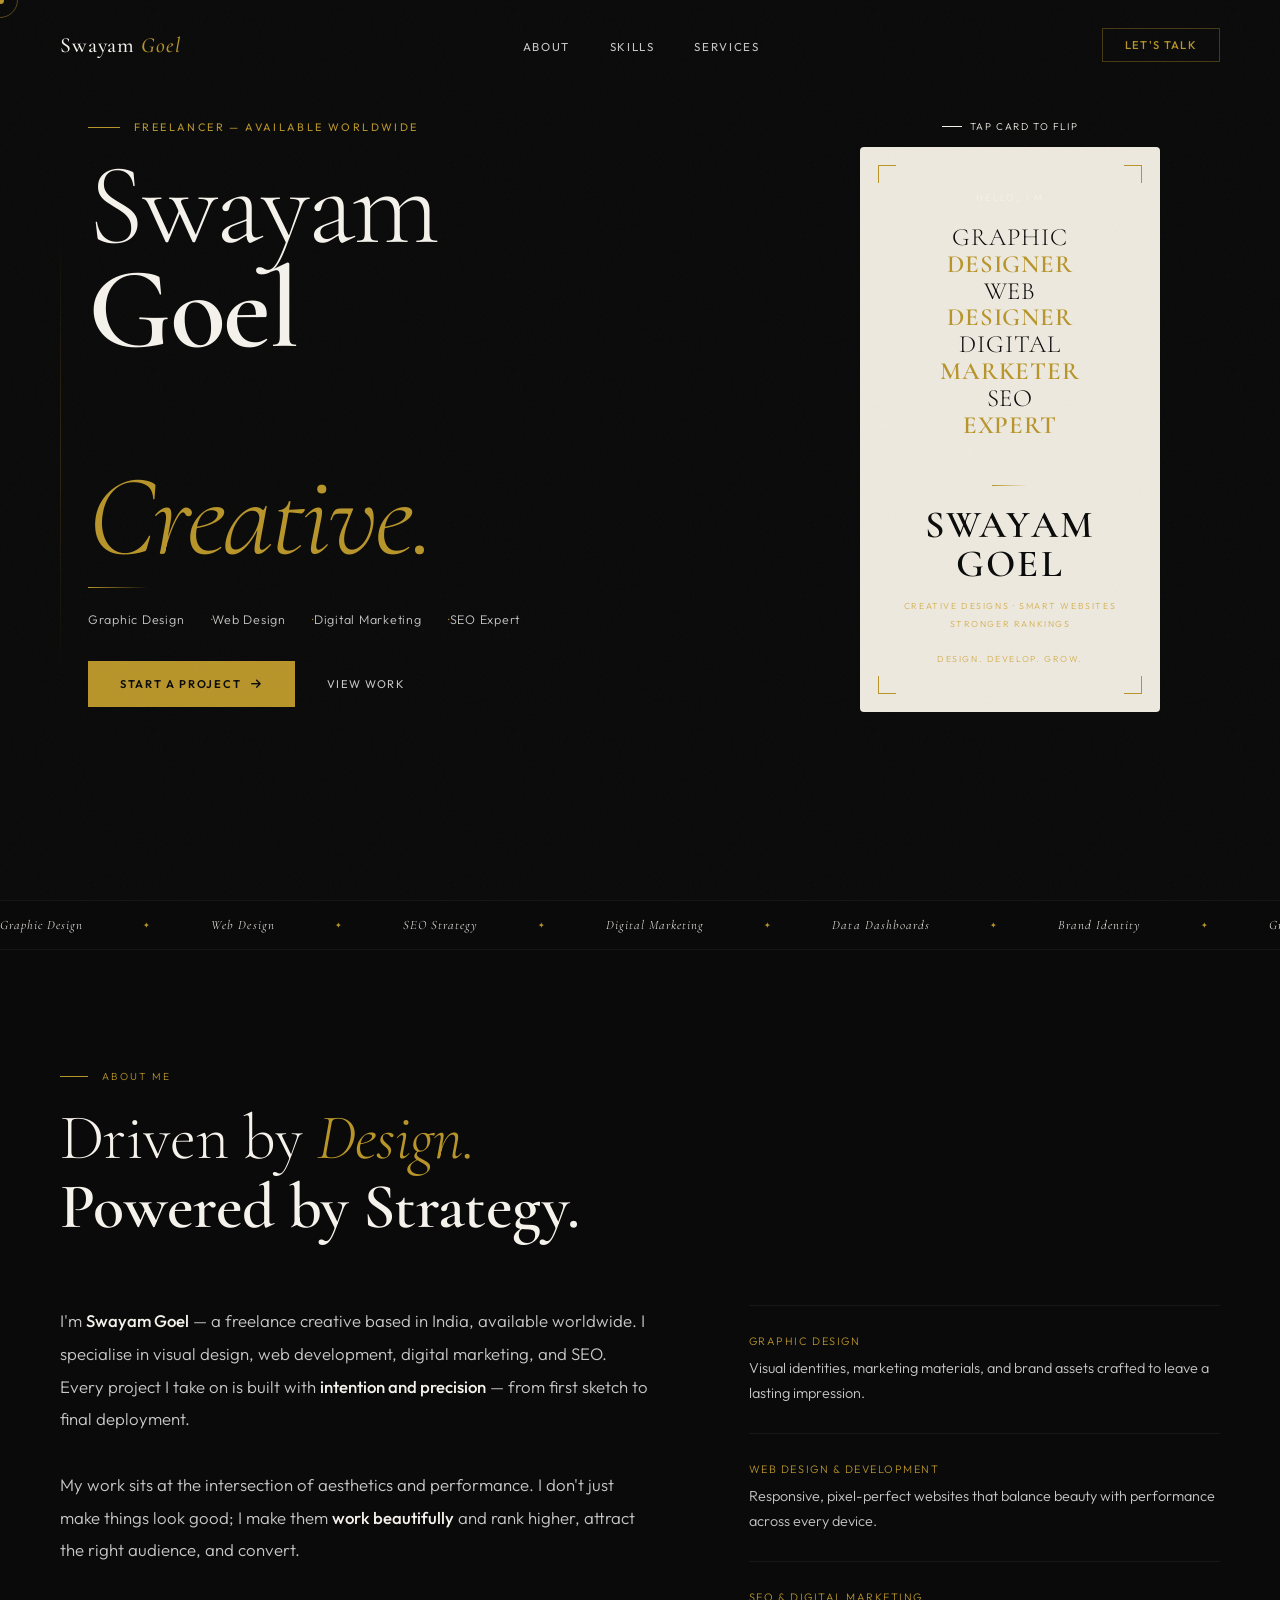
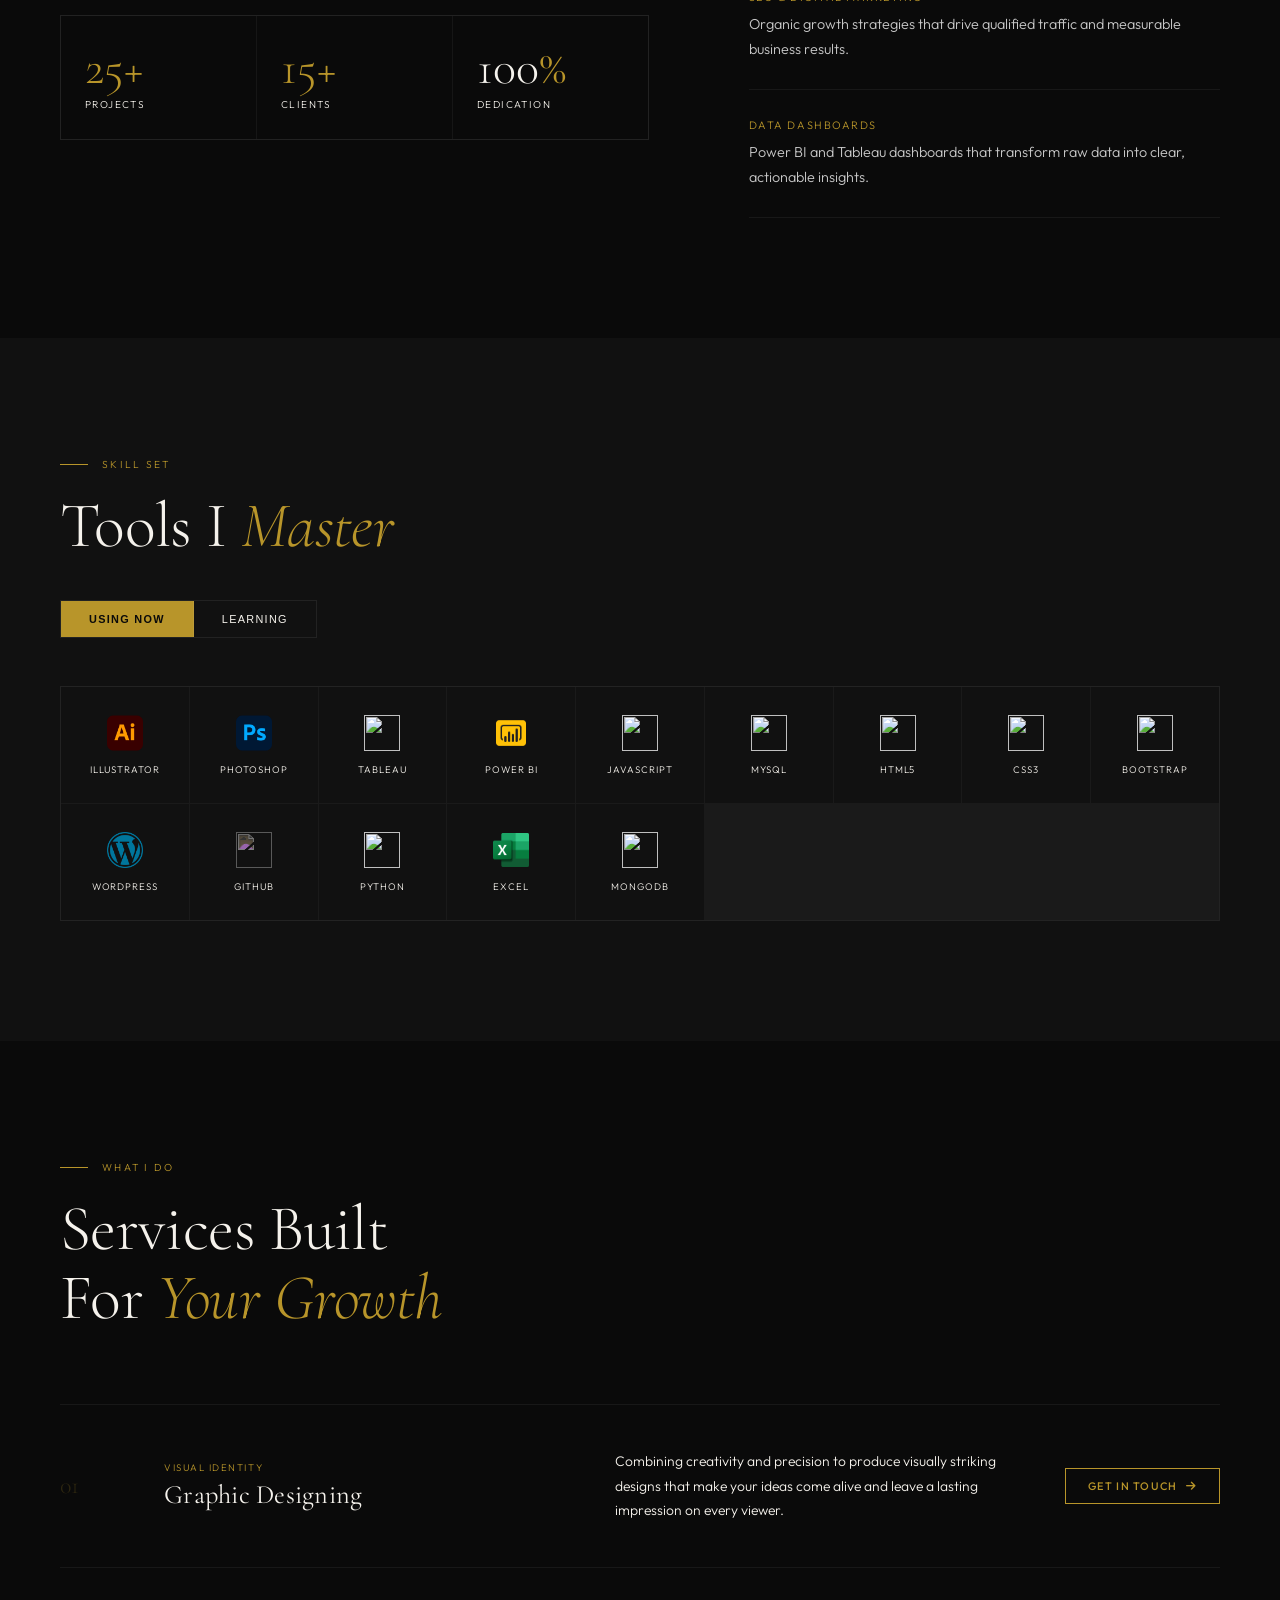
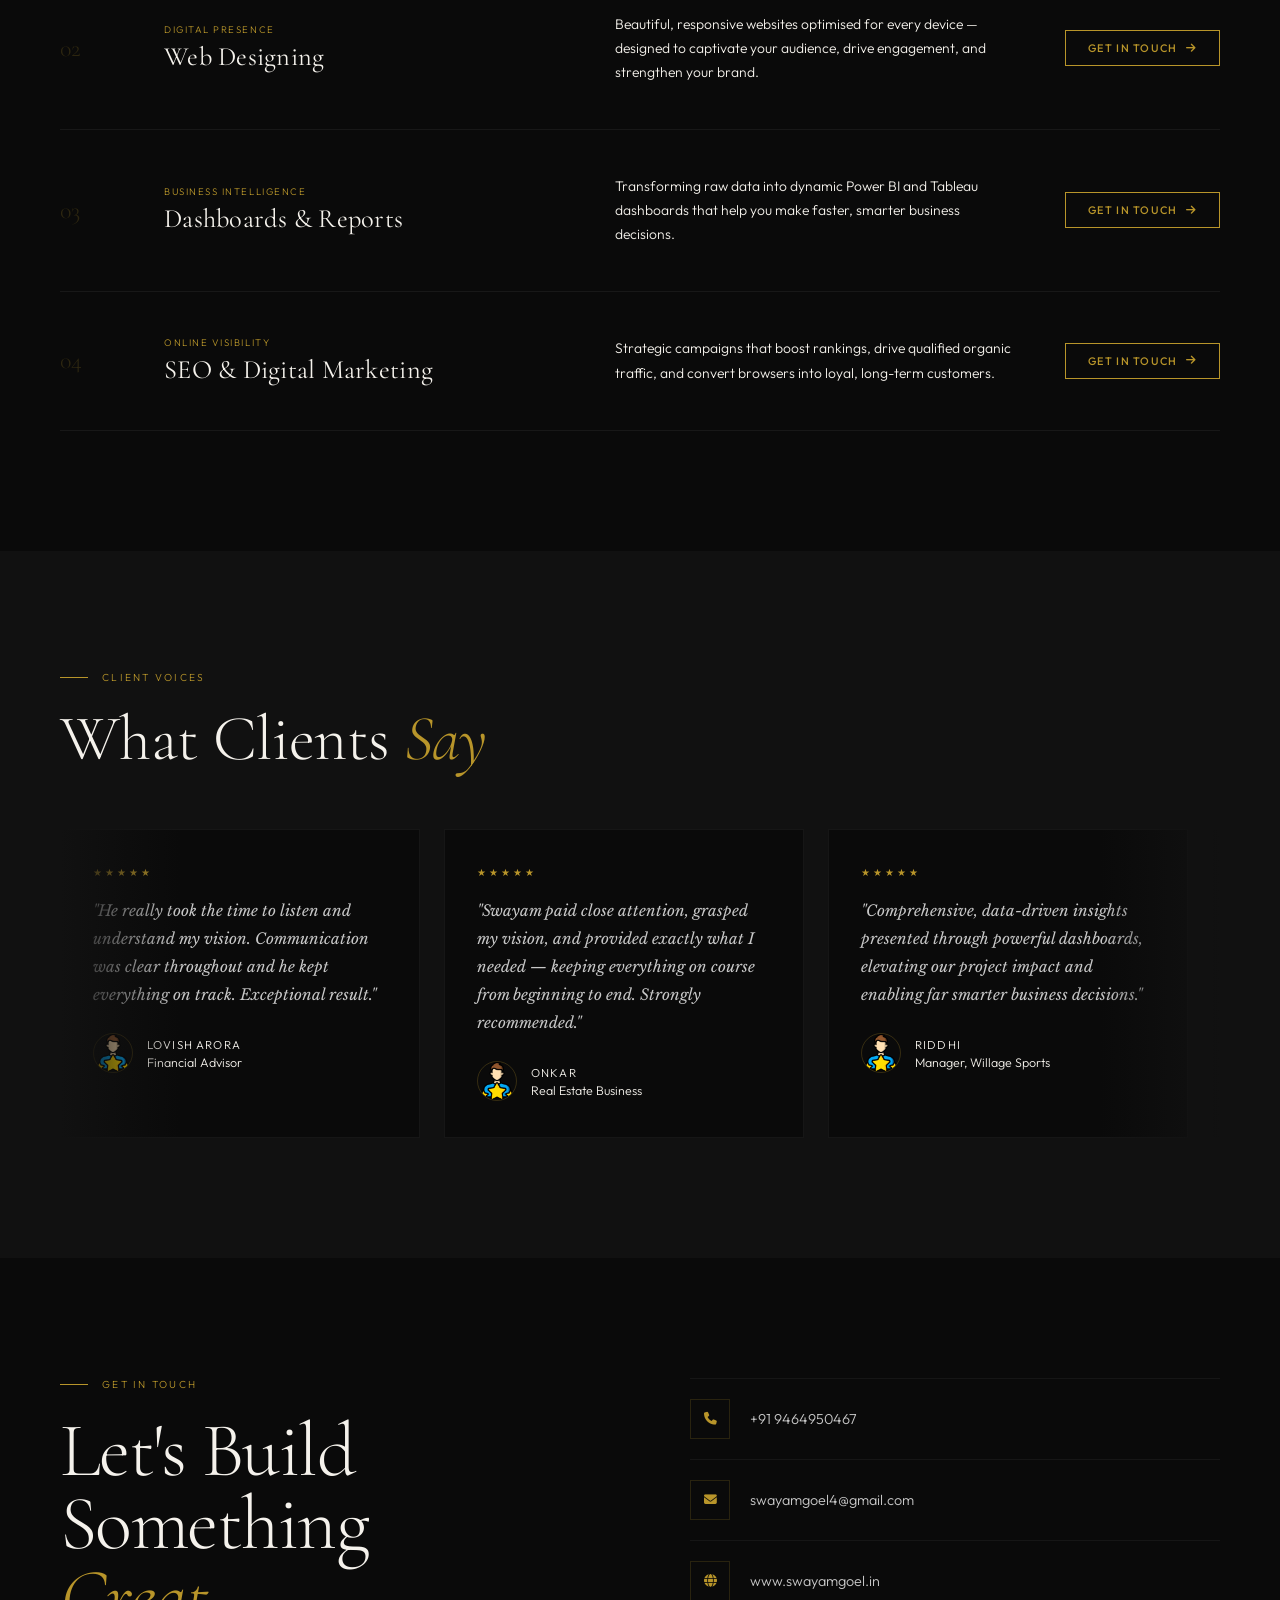
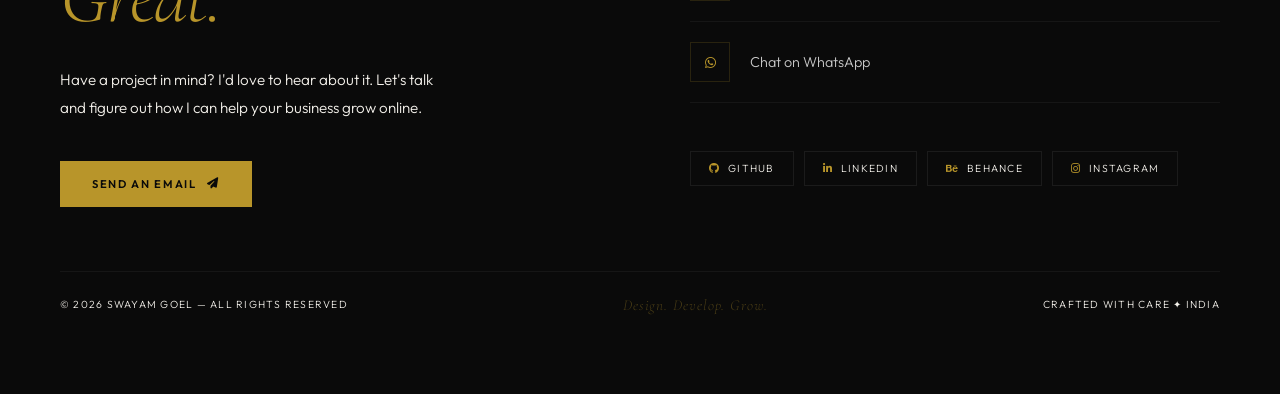
==== index.html @ 15aa8eaf "fixed scrolling" ====
<!DOCTYPE html>
<html lang="en">

<head>
    <meta charset="UTF-8">
    <meta name="viewport" content="width=device-width, initial-scale=1.0">
    <title>Swayam Goel — Creative Designer & Digital Strategist</title>
    <link rel="icon" type="image/png" href="images/sg.png">
    <link rel="stylesheet" href="https://cdnjs.cloudflare.com/ajax/libs/font-awesome/6.5.0/css/all.min.css">
    <link rel="preconnect" href="https://fonts.googleapis.com">
    <link rel="preconnect" href="https://fonts.gstatic.com" crossorigin>
    <link
        href="https://fonts.googleapis.com/css2?family=Cormorant+Garamond:ital,wght@0,300;0,400;0,500;0,600;0,700;1,300;1,400;1,500&family=Outfit:wght@300;400;500;600&family=Libre+Baskerville:ital@1&display=swap"
        rel="stylesheet">
    <style>
        :root {
            --ink: #0a0a0a;
            --ink-2: #111111;
            --ink-3: #1a1a1a;
            --mid: #f5f2ec;
            --pale: #c8c8c8;
            --bone: #f5f2ec;
            --parch: #ede9df;
            --gold: #b8952a;
            --gold-l: #d4af4e;
            --white: #faf9f7;
            --ff-h: 'Cormorant Garamond', Georgia, serif;
            --ff-b: 'Outfit', sans-serif;
            --ff-i: 'Libre Baskerville', Georgia, serif;
            --ease: cubic-bezier(0.16, 1, 0.3, 1);
        }

        *,
        *::before,
        *::after {
            margin: 0;
            padding: 0;
            box-sizing: border-box;
        }

        html {
            scroll-behavior: smooth;
        }

        body {
            background: var(--ink);
            color: var(--bone);
            font-family: var(--ff-b);
            font-weight: 300;
            overflow-x: hidden;
            -webkit-font-smoothing: antialiased;
        }

        body::before {
            content: '';
            position: fixed;
            inset: 0;
            z-index: 9000;
            pointer-events: none;
            opacity: 0.03;
            background-image: url("data:image/svg+xml,%3Csvg viewBox='0 0 256 256' xmlns='http://www.w3.org/2000/svg'%3E%3Cfilter id='n'%3E%3CfeTurbulence type='fractalNoise' baseFrequency='0.9' numOctaves='4' stitchTiles='stitch'/%3E%3C/filter%3E%3Crect width='100%25' height='100%25' filter='url(%23n)'/%3E%3C/svg%3E");
            background-size: 180px;
        }

        #prog {
            position: fixed;
            top: 0;
            left: 0;
            height: 1px;
            background: var(--gold);
            z-index: 8000;
            transform-origin: left;
            transform: scaleX(0);
            transition: transform .1s linear;
        }

        #cur,
        #cur-ring {
            position: fixed;
            border-radius: 50%;
            pointer-events: none;
            z-index: 7999;
        }

        #cur {
            width: 7px;
            height: 7px;
            background: var(--gold);
            margin: -3.5px 0 0 -3.5px;
        }

        #cur-ring {
            width: 36px;
            height: 36px;
            border: 1px solid rgba(184, 149, 42, .45);
            margin: -18px 0 0 -18px;
            transition: transform .5s var(--ease);
        }

        /* NAV */
        nav {
            position: fixed;
            top: 0;
            left: 0;
            right: 0;
            z-index: 6000;
            display: flex;
            align-items: center;
            justify-content: space-between;
            padding: 28px 60px;
            transition: padding .5s var(--ease), background .5s;
        }

        nav.solid {
            padding: 18px 60px;
            background: rgba(10, 10, 10, .93);
            backdrop-filter: blur(20px);
            border-bottom: 1px solid rgba(255, 255, 255, .04);
        }

        .n-logo {
            font-family: var(--ff-h);
            font-size: 1.35rem;
            font-weight: 500;
            letter-spacing: .04em;
            color: var(--bone);
            text-decoration: none;
        }

        .n-logo em {
            font-style: italic;
            color: var(--gold);
        }

        .n-links {
            display: flex;
            gap: 40px;
            list-style: none;
        }

        .n-links a {
            font-size: .72rem;
            font-weight: 400;
            letter-spacing: .14em;
            text-transform: uppercase;
            color: var(--pale);
            text-decoration: none;
            position: relative;
            transition: color .2s;
        }

        .n-links a::after {
            content: '';
            position: absolute;
            bottom: -3px;
            left: 0;
            right: 0;
            height: 1px;
            background: var(--gold);
            transform: scaleX(0);
            transform-origin: left;
            transition: transform .3s var(--ease);
        }

        .n-links a:hover {
            color: var(--bone);
        }

        .n-links a:hover::after {
            transform: scaleX(1);
        }

        .n-cta {
            font-size: .7rem;
            font-weight: 500;
            letter-spacing: .12em;
            text-transform: uppercase;
            color: var(--gold);
            text-decoration: none;
            border: 1px solid rgba(184, 149, 42, .35);
            padding: 9px 22px;
            transition: all .25s;
        }

        .n-cta:hover {
            background: var(--gold);
            color: var(--ink);
            border-color: var(--gold);
        }

        .ham {
            display: none;
            flex-direction: column;
            gap: 6px;
            cursor: pointer;
            padding: 4px;
        }

        .ham span {
            display: block;
            width: 24px;
            height: 1px;
            background: var(--bone);
            transition: all .3s;
        }

        .ham.x span:nth-child(1) {
            transform: rotate(45deg) translate(5px, 5px);
        }

        .ham.x span:nth-child(2) {
            opacity: 0;
        }

        .ham.x span:nth-child(3) {
            transform: rotate(-45deg) translate(5px, -5px);
        }

        .mob {
            display: none;
            position: fixed;
            inset: 0;
            background: var(--ink-2);
            z-index: 5999;
            flex-direction: column;
            align-items: center;
            justify-content: center;
            gap: 44px;
        }

        .mob.on {
            display: flex;
        }

        .mob a {
            font-family: var(--ff-h);
            font-size: clamp(2.2rem, 7vw, 3.8rem);
            font-weight: 300;
            color: var(--bone);
            text-decoration: none;
            opacity: 0;
            transform: translateY(24px);
        }

        .mob.on a {
            animation: mf .45s var(--ease) forwards;
        }

        .mob.on a:nth-child(1) {
            animation-delay: .05s
        }

        .mob.on a:nth-child(2) {
            animation-delay: .12s
        }

        .mob.on a:nth-child(3) {
            animation-delay: .19s
        }

        .mob.on a:nth-child(4) {
            animation-delay: .26s
        }

        .mob.on a:nth-child(5) {
            animation-delay: .33s
        }

        .mob a:hover {
            color: var(--gold);
        }

        @keyframes mf {
            to {
                opacity: 1;
                transform: translateY(0);
            }
        }

        /* HERO */
        .hero {
            min-height: 100svh;
            display: grid;
            grid-template-columns: 1fr 420px;
            align-items: start;
            padding: 120px 60px 80px;
            gap: 40px;
            position: relative;
            overflow: hidden;
        }

        .hero::before {
            content: '';
            position: absolute;
            left: 60px;
            top: 25%;
            bottom: 25%;
            width: 1px;
            background: linear-gradient(to bottom, transparent, rgba(184, 149, 42, .2), transparent);
        }

        .h-left {
            padding-left: 28px;
            position: relative;
            z-index: 2;
        }

        .h-sup {
            font-size: .68rem;
            font-weight: 400;
            letter-spacing: .22em;
            text-transform: uppercase;
            color: var(--gold);
            margin-bottom: 20px;
            display: flex;
            align-items: center;
            gap: 14px;
        }

        .h-sup::before {
            content: '';
            width: 32px;
            height: 1px;
            background: var(--gold);
        }

        h1.h-name {
            font-family: var(--ff-h);
            font-size: clamp(4.5rem, 9vw, 9rem);
            font-weight: 300;
            line-height: .9;
            letter-spacing: -.02em;
            color: var(--bone);
            margin-bottom: 8px;
        }

        h1.h-name strong {
            font-weight: 600;
            display: block;
        }

        h1.h-name em {
            font-style: italic;
            color: var(--gold);
            font-weight: 300;
        }

        .h-rule {
            width: 60px;
            height: 1px;
            background: linear-gradient(to right, var(--gold), transparent);
            margin: 18px 0;
        }

        .h-desc {
            font-size: .78rem;
            font-weight: 300;
            letter-spacing: .06em;
            color: var(--pale);
            line-height: 2.2;
            display: flex;
            flex-wrap: wrap;
            gap: 0 28px;
        }

        .h-desc span {
            position: relative;
        }

        .h-desc span:not(:last-child)::after {
            content: '·';
            margin-left: 28px;
            position: absolute;
            right: -28px;
            color: var(--gold);
        }

        .h-act {
            margin-top: 28px;
            display: flex;
            align-items: center;
            gap: 32px;
        }

        .btn-g {
            display: inline-flex;
            align-items: center;
            gap: 10px;
            background: var(--gold);
            color: var(--ink);
            font-size: .7rem;
            font-weight: 600;
            letter-spacing: .15em;
            text-transform: uppercase;
            text-decoration: none;
            padding: 16px 32px;
            transition: all .3s var(--ease);
            position: relative;
            overflow: hidden;
        }

        .btn-g::before {
            content: '';
            position: absolute;
            inset: 0;
            background: var(--ink);
            transform: translateX(-101%);
            transition: transform .4s var(--ease);
        }

        .btn-g:hover::before {
            transform: translateX(0);
        }

        .btn-g:hover {
            color: var(--gold);
        }

        .btn-g span,
        .btn-g i {
            position: relative;
            z-index: 1;
        }

        .btn-gh {
            font-size: .7rem;
            font-weight: 400;
            letter-spacing: .12em;
            text-transform: uppercase;
            color: var(--pale);
            text-decoration: none;
            display: inline-flex;
            align-items: center;
            gap: 8px;
            transition: color .2s;
        }

        .btn-gh i {
            font-size: .6rem;
            transition: transform .2s;
        }

        .btn-gh:hover {
            color: var(--bone);
        }

        .btn-gh:hover i {
            transform: translate(3px, -3px);
        }

        /* CARD */
        .h-right {
            display: flex;
            flex-direction: column;
            align-items: center;
            gap: 14px;
            position: relative;
            z-index: 2;
            padding-top: 0;
        }

        .flip-lbl {
            font-size: .62rem;
            letter-spacing: .16em;
            text-transform: uppercase;
            color: var(--mid);
            display: flex;
            align-items: center;
            gap: 8px;
        }

        .flip-lbl::before {
            content: '';
            width: 20px;
            height: 1px;
            background: var(--mid);
        }

        .card-scene {
            width: 300px;
            height: 520px;
            perspective: 1400px;
            perspective-origin: 50% 50%;
            cursor: pointer;
            touch-action: pan-y;
            -webkit-tap-highlight-color: transparent;
        }

        .card-3d {
            width: 100%;
            height: 100%;
            position: relative;
            transform-style: preserve-3d;
            transform-origin: 50% 50%;
            transition: transform .75s cubic-bezier(0.4, 0, 0.2, 1);
            will-change: transform;
        }

        .card-3d.flipped {
            transform: rotateY(180deg);
        }

        .card-face {
            position: absolute;
            inset: 0;
            backface-visibility: hidden;
            border-radius: 4px;
            overflow: hidden;
        }

        /* Front */
        .cf {
            background: var(--parch);
            display: flex;
            flex-direction: column;
            align-items: center;
            justify-content: center;
            padding: 44px 36px;
            text-align: center;
            position: relative;
        }

        .cf-c {
            position: absolute;
            width: 18px;
            height: 18px;
        }

        .cf-c.tl {
            top: 18px;
            left: 18px;
            border-top: 1px solid var(--gold);
            border-left: 1px solid var(--gold);
        }

        .cf-c.tr {
            top: 18px;
            right: 18px;
            border-top: 1px solid var(--gold);
            border-right: 1px solid var(--gold);
        }

        .cf-c.bl {
            bottom: 18px;
            left: 18px;
            border-bottom: 1px solid var(--gold);
            border-left: 1px solid var(--gold);
        }

        .cf-c.br {
            bottom: 18px;
            right: 18px;
            border-bottom: 1px solid var(--gold);
            border-right: 1px solid var(--gold);
        }

        .cf-hello {
            font-size: .6rem;
            letter-spacing: .22em;
            text-transform: uppercase;
            color: var(--mid);
            margin-bottom: 22px;
        }

        .cf-titles {
            display: flex;
            flex-direction: column;
            gap: 2px;
            margin-bottom: 28px;
        }

        .cf-t {
            font-family: var(--ff-h);
            font-size: 1.55rem;
            line-height: 1;
            font-weight: 300;
            color: var(--ink);
            letter-spacing: .04em;
        }

        .cf-t.a {
            color: var(--gold);
            font-weight: 600;
        }

        .cf-line {
            width: 36px;
            height: 1px;
            background: linear-gradient(to right, var(--gold), transparent);
            margin: 20px auto;
        }

        .cf-name {
            font-family: var(--ff-h);
            font-size: 2.4rem;
            font-weight: 600;
            letter-spacing: .06em;
            color: var(--ink);
            line-height: 1;
            margin-bottom: 14px;
        }

        .cf-sub {
            font-size: .55rem;
            letter-spacing: .18em;
            text-transform: uppercase;
            color: var(--gold-l);
            line-height: 2;
        }

        /* Back */
        .cb {
            background: var(--ink-2);
            transform: rotateY(180deg);
            padding: 28px 28px;
            display: flex;
            flex-direction: column;
            border: 1px solid rgba(255, 255, 255, .05);
        }

        .cb-photo {
            width: 80px;
            height: 80px;
            border-radius: 50%;
            object-fit: cover;
            object-position: top center;
            border: 2px solid var(--gold);
            box-shadow: 0 0 0 4px rgba(184, 149, 42, .15);
            display: block;
            margin: 0 auto 14px;
        }

        .cb::after {
            content: '';
            position: absolute;
            top: 0;
            left: 0;
            right: 0;
            height: 2px;
            background: linear-gradient(to right, transparent, var(--gold), transparent);
        }

        .cb-top {
            margin-bottom: 22px;
        }

        .cb-free {
            font-size: .58rem;
            letter-spacing: .2em;
            text-transform: uppercase;
            color: var(--gold);
            margin-bottom: 6px;
        }

        .cb-name {
            font-family: var(--ff-h);
            font-size: 1.7rem;
            font-weight: 600;
            color: var(--bone);
            letter-spacing: .04em;
        }

        .cb-name em {
            color: var(--gold);
            font-style: normal;
        }

        .cb-roles {
            font-size: .58rem;
            letter-spacing: .1em;
            text-transform: uppercase;
            color: #ccc;
            margin-top: 5px;
            line-height: 1.8;
        }

        .cb-band {
            border: 1px solid rgba(184, 149, 42, .2);
            padding: 10px 16px;
            margin-bottom: 22px;
            text-align: center;
            font-size: .62rem;
            letter-spacing: .12em;
            text-transform: uppercase;
            color: #d4d4d4;
        }

        .cb-band strong {
            color: var(--gold);
        }

        .cb-feats {
            display: grid;
            grid-template-columns: 1fr 1fr;
            gap: 10px;
            margin-bottom: 22px;
        }

        .cb-feat {
            background: rgba(255, 255, 255, .03);
            border: 1px solid rgba(255, 255, 255, .05);
            padding: 12px 10px;
            display: flex;
            flex-direction: column;
            align-items: center;
            gap: 6px;
        }

        .cb-feat i {
            color: var(--gold);
            font-size: .8rem;
        }

        .cb-feat span {
            font-size: .5rem;
            letter-spacing: .12em;
            text-transform: uppercase;
            color: #ccc;
            text-align: center;
        }

        .cb-cts {
            display: flex;
            flex-direction: column;
            gap: 9px;
            margin-bottom: 20px;
        }

        .cb-ct {
            display: flex;
            align-items: center;
            gap: 10px;
            font-size: .73rem;
            color: #ccc;
        }

        .cb-ct i {
            color: var(--gold);
            font-size: .65rem;
            width: 12px;
            text-align: center;
        }

        .cb-ct a {
            color: #ccc;
            text-decoration: none;
            transition: color .2s;
            font-size: .73rem;
        }

        .cb-ct a:hover {
            color: var(--gold);
        }

        .cb-soc {
            display: flex;
            justify-content: center;
            gap: 12px;
            padding-top: 16px;
            border-top: 1px solid rgba(255, 255, 255, .05);
        }

        .cb-soc a {
            width: 32px;
            height: 32px;
            border: 1px solid rgba(184, 149, 42, .2);
            border-radius: 50%;
            display: flex;
            align-items: center;
            justify-content: center;
            color: #ccc;
            font-size: .7rem;
            text-decoration: none;
            transition: all .2s;
        }

        .cb-soc a:hover {
            border-color: var(--gold);
            color: var(--gold);
        }

        /* TICKER */
        .ticker {
            overflow: hidden;
            border-top: 1px solid rgba(255, 255, 255, .05);
            border-bottom: 1px solid rgba(255, 255, 255, .05);
            padding: 16px 0;
        }

        .tk-track {
            display: flex;
            gap: 60px;
            width: max-content;
            animation: tk 22s linear infinite;
        }

        @keyframes tk {
            from {
                transform: translateX(0)
            }

            to {
                transform: translateX(-50%)
            }
        }

        .tk-item {
            font-family: var(--ff-h);
            font-size: .8rem;
            font-style: italic;
            letter-spacing: .08em;
            color: var(--mid);
            white-space: nowrap;
            display: flex;
            align-items: center;
            gap: 60px;
        }

        .tk-item::after {
            content: '✦';
            color: var(--gold);
            font-style: normal;
            font-size: .5rem;
        }

        /* SECTIONS */
        .sec {
            padding: 120px 60px;
        }

        .sec-in {
            max-width: 1200px;
            margin: 0 auto;
        }

        .sec-lbl {
            font-size: .64rem;
            letter-spacing: .22em;
            text-transform: uppercase;
            color: var(--gold);
            display: flex;
            align-items: center;
            gap: 14px;
            margin-bottom: 20px;
        }

        .sec-lbl::before {
            content: '';
            width: 28px;
            height: 1px;
            background: var(--gold);
        }

        h2.sec-t {
            font-family: var(--ff-h);
            font-size: clamp(2.4rem, 5vw, 4.2rem);
            font-weight: 300;
            line-height: 1.08;
            letter-spacing: -.01em;
            color: var(--bone);
        }

        h2.sec-t em {
            font-style: italic;
            color: var(--gold);
        }

        h2.sec-t strong {
            font-weight: 600;
        }

        /* ABOUT */
        .ab-grid {
            display: grid;
            grid-template-columns: 5fr 4fr;
            gap: 100px;
            align-items: start;
            margin-top: 64px;
        }

        .ab-body {
            font-size: 1.05rem;
            font-weight: 300;
            color: var(--pale);
            line-height: 1.95;
            margin-bottom: 40px;
        }

        .ab-body strong {
            color: var(--bone);
            font-weight: 500;
        }

        .stat-g {
            display: grid;
            grid-template-columns: 1fr 1fr 1fr;
            gap: 1px;
            background: rgba(255, 255, 255, .05);
            border: 1px solid rgba(255, 255, 255, .05);
            margin-top: 48px;
        }

        .s-cell {
            padding: 28px 24px;
            background: var(--ink);
        }

        .s-num {
            font-family: var(--ff-h);
            font-size: 3rem;
            font-weight: 300;
            color: var(--bone);
            line-height: 1;
            margin-bottom: 6px;
        }

        .s-num span {
            color: var(--gold);
        }

        .s-lbl {
            font-size: .63rem;
            letter-spacing: .14em;
            text-transform: uppercase;
            color: var(--mid);
        }

        .ab-right {
            display: flex;
            flex-direction: column;
            gap: 0;
        }

        .af {
            padding: 28px 0;
            border-bottom: 1px solid rgba(255, 255, 255, .06);
            transition: padding-left .35s var(--ease);
            cursor: default;
        }

        .af:first-child {
            border-top: 1px solid rgba(255, 255, 255, .06);
        }

        .af:hover {
            padding-left: 16px;
        }

        .af-t {
            font-size: .68rem;
            letter-spacing: .14em;
            text-transform: uppercase;
            color: var(--gold);
            margin-bottom: 8px;
        }

        .af-d {
            font-size: .9rem;
            font-weight: 300;
            color: var(--pale);
            line-height: 1.7;
        }

        /* SKILLS */
        .sk-sec {
            background: var(--ink-2);
        }

        .sk-tabs {
            display: flex;
            border: 1px solid rgba(255, 255, 255, .07);
            width: fit-content;
            margin: 40px 0 48px;
        }

        .sk-tab {
            padding: 12px 28px;
            font-size: .68rem;
            letter-spacing: .12em;
            text-transform: uppercase;
            border: none;
            background: transparent;
            color: var(--mid);
            cursor: pointer;
            transition: all .2s;
            border-right: 1px solid rgba(255, 255, 255, .07);
        }

        .sk-tab:last-child {
            border-right: none;
        }

        .sk-tab.on {
            background: var(--gold);
            color: var(--ink);
            font-weight: 600;
        }

        .sk-panel {
            display: none;
        }

        .sk-panel.on {
            display: block;
        }

        .sk-grid {
            display: grid;
            grid-template-columns: repeat(auto-fill, minmax(120px, 1fr));
            gap: 1px;
            background: rgba(255, 255, 255, .04);
            border: 1px solid rgba(255, 255, 255, .04);
        }

        .sk-item {
            background: var(--ink-2);
            padding: 28px 16px;
            display: flex;
            flex-direction: column;
            align-items: center;
            gap: 12px;
            transition: background .25s;
            cursor: default;
        }

        .sk-item:hover {
            background: rgba(184, 149, 42, .07);
        }

        .sk-item img {
            width: 36px;
            height: 36px;
            object-fit: contain;
        }

        .sk-item p {
            font-size: .6rem;
            letter-spacing: .1em;
            text-transform: uppercase;
            color: var(--mid);
            text-align: center;
        }

        /* SERVICES */
        .svc-list {
            margin-top: 72px;
        }

        .svc-row {
            display: grid;
            grid-template-columns: 56px 1fr 1fr auto;
            align-items: center;
            gap: 48px;
            padding: 44px 0;
            border-bottom: 1px solid rgba(255, 255, 255, .06);
            transition: all .3s var(--ease);
            cursor: default;
        }

        .svc-row:first-child {
            border-top: 1px solid rgba(255, 255, 255, .06);
        }

        .svc-row:hover {
            padding-left: 20px;
        }

        .svc-row:hover .svc-num {
            color: var(--gold);
            opacity: 1;
        }

        .svc-num {
            font-family: var(--ff-h);
            font-size: 1.5rem;
            font-weight: 300;
            color: rgba(184, 149, 42, .2);
            transition: all .3s;
        }

        .svc-cat {
            font-size: .6rem;
            letter-spacing: .16em;
            text-transform: uppercase;
            color: var(--gold);
            margin-bottom: 6px;
        }

        .svc-name {
            font-family: var(--ff-h);
            font-size: 1.65rem;
            font-weight: 400;
            color: var(--bone);
            letter-spacing: .01em;
        }

        .svc-desc {
            font-size: .87rem;
            font-weight: 300;
            color: var(--mid);
            line-height: 1.75;
        }

        .svc-link {
            display: inline-flex;
            align-items: center;
            gap: 8px;
            padding: 10px 22px;
            border: 1.5px solid var(--gold);
            color: var(--gold);
            font-size: .68rem;
            font-weight: 500;
            letter-spacing: .12em;
            text-transform: uppercase;
            text-decoration: none;
            white-space: nowrap;
            flex-shrink: 0;
            transition: all .3s var(--ease);
            position: relative;
            overflow: hidden;
        }

        .svc-link::before {
            content: '';
            position: absolute;
            inset: 0;
            background: var(--gold);
            transform: translateX(-101%);
            transition: transform .35s var(--ease);
            z-index: 0;
        }

        .svc-link:hover::before {
            transform: translateX(0);
        }

        .svc-link span,
        .svc-link i {
            position: relative;
            z-index: 1;
        }

        .svc-link:hover {
            color: var(--ink);
        }

        /* TESTIMONIALS */
        .ts-sec {
            background: var(--ink-2);
            overflow: hidden;
        }

        .ts-scroll {
            overflow: hidden;
            position: relative;
            margin-top: 56px;
        }

        .ts-scroll::before,
        .ts-scroll::after {
            content: '';
            position: absolute;
            top: 0;
            bottom: 0;
            width: 120px;
            z-index: 2;
            pointer-events: none;
        }

        .ts-scroll::before {
            left: 0;
            background: linear-gradient(to right, var(--ink-2), transparent);
        }

        .ts-scroll::after {
            right: 0;
            background: linear-gradient(to left, var(--ink-2), transparent);
        }

        .ts-track {
            display: flex;
            gap: 24px;
            width: max-content;
            animation: tsc 36s linear infinite;
        }

        .ts-track:hover {
            animation-play-state: paused;
        }

        @keyframes tsc {
            from {
                transform: translateX(0)
            }

            to {
                transform: translateX(-50%)
            }
        }

        .t-card {
            width: 360px;
            flex-shrink: 0;
            border: 1px solid rgba(255, 255, 255, .05);
            padding: 36px 32px;
            background: var(--ink);
            transition: border-color .25s;
        }

        .t-card:hover {
            border-color: rgba(184, 149, 42, .2);
        }

        .t-stars {
            color: var(--gold);
            font-size: .65rem;
            letter-spacing: 3px;
            margin-bottom: 18px;
        }

        .t-quote {
            font-family: var(--ff-i);
            font-size: .95rem;
            line-height: 1.85;
            color: var(--pale);
            margin-bottom: 24px;
            font-style: italic;
        }

        .t-auth {
            display: flex;
            align-items: center;
            gap: 14px;
        }

        .t-auth img {
            width: 40px;
            height: 40px;
            border-radius: 50%;
            object-fit: cover;
            border: 1px solid rgba(184, 149, 42, .25);
        }

        .t-name {
            font-size: .72rem;
            letter-spacing: .1em;
            text-transform: uppercase;
            color: var(--bone);
            margin-bottom: 3px;
        }

        .t-role {
            font-size: .78rem;
            color: var(--mid);
            font-weight: 300;
        }

        /* FOOTER */
        .foot {
            padding: 120px 60px 80px;
        }

        .foot-in {
            max-width: 1200px;
            margin: 0 auto;
            display: grid;
            grid-template-columns: 1fr 1fr;
            gap: 100px;
            align-items: start;
        }

        .foot-big {
            font-family: var(--ff-h);
            font-size: clamp(3rem, 6vw, 5.5rem);
            font-weight: 300;
            line-height: .95;
            letter-spacing: -.02em;
            color: var(--bone);
            margin-bottom: 32px;
        }

        .foot-big em {
            font-style: italic;
            color: var(--gold);
        }

        .foot-p {
            font-size: .95rem;
            font-weight: 300;
            color: var(--mid);
            line-height: 1.8;
            margin-bottom: 40px;
            max-width: 380px;
        }

        .c-list {
            display: flex;
            flex-direction: column;
            gap: 0;
            margin-bottom: 48px;
        }

        .c-item {
            display: flex;
            align-items: center;
            gap: 20px;
            padding: 20px 0;
            border-bottom: 1px solid rgba(255, 255, 255, .05);
            transition: padding-left .3s var(--ease);
        }

        .c-item:first-child {
            border-top: 1px solid rgba(255, 255, 255, .05);
        }

        .c-item:hover {
            padding-left: 12px;
        }

        .c-icon {
            width: 40px;
            height: 40px;
            border: 1px solid rgba(184, 149, 42, .18);
            display: flex;
            align-items: center;
            justify-content: center;
            color: var(--gold);
            font-size: .8rem;
            flex-shrink: 0;
        }

        .c-item a {
            color: var(--pale);
            text-decoration: none;
            font-size: .9rem;
            font-weight: 300;
            transition: color .2s;
        }

        .c-item a:hover {
            color: var(--gold);
        }

        .s-list {
            display: flex;
            gap: 10px;
            flex-wrap: wrap;
        }

        .s-btn {
            display: inline-flex;
            align-items: center;
            gap: 8px;
            border: 1px solid rgba(255, 255, 255, .07);
            padding: 10px 18px;
            font-size: .65rem;
            letter-spacing: .12em;
            text-transform: uppercase;
            color: var(--mid);
            text-decoration: none;
            transition: all .25s;
        }

        .s-btn i {
            color: var(--gold);
        }

        .s-btn:hover {
            border-color: rgba(184, 149, 42, .35);
            color: var(--bone);
        }

        .foot-bar {
            max-width: 1200px;
            margin: 64px auto 0;
            padding-top: 24px;
            border-top: 1px solid rgba(255, 255, 255, .05);
            display: flex;
            justify-content: space-between;
            align-items: center;
        }

        .foot-bar p {
            font-size: .65rem;
            letter-spacing: .12em;
            text-transform: uppercase;
            color: var(--mid);
        }

        .foot-m {
            font-family: var(--ff-h);
            font-size: .95rem;
            font-style: italic;
            color: rgba(184, 149, 42, .35);
            letter-spacing: .06em;
        }

        /* REVEAL */
        .rv {
            opacity: 0;
            transform: translateY(32px);
            transition: opacity .8s var(--ease), transform .8s var(--ease);
        }

        .rv.in {
            opacity: 1;
            transform: translateY(0);
        }

        .rv.d1 {
            transition-delay: .12s
        }

        .rv.d2 {
            transition-delay: .22s
        }

        .rv.d3 {
            transition-delay: .32s
        }

        /* RESPONSIVE */
        @media(max-width:1050px) {
            .hero {
                grid-template-columns: 1fr;
                padding: 130px 40px 80px;
                align-items: center;
                text-align: center;
            }

            .h-left {
                padding-left: 0;
                margin-top: 32px;
            }

            .h-sup,
            .h-desc,
            .h-act {
                justify-content: center;
            }

            .h-right {
                align-items: center;
                order: -1;
            }

            .hero::before {
                display: none;
            }

            nav {
                padding: 22px 40px;
            }

            nav.solid {
                padding: 16px 40px;
            }

            .n-links,
            .n-cta {
                display: none;
            }

            .ham {
                display: flex;
            }

            .sec {
                padding: 90px 40px;
            }

            .ab-grid {
                grid-template-columns: 1fr;
                gap: 56px;
            }

            .svc-row {
                grid-template-columns: 48px 1fr auto;
                gap: 28px;
            }

            .svc-desc {
                display: none;
            }

            .foot-in {
                grid-template-columns: 1fr;
                gap: 60px;
            }

            .foot {
                padding: 90px 40px 60px;
            }
        }

        @media(max-width:640px) {
            .hero {
                padding: 100px 24px 60px;
            }

            .sec {
                padding: 72px 24px;
            }

            .foot {
                padding: 72px 24px 56px;
            }

            nav {
                padding: 18px 24px;
            }

            nav.solid {
                padding: 14px 24px;
            }

            .stat-g {
                grid-template-columns: 1fr 1fr;
            }

            .svc-row {
                grid-template-columns: 1fr auto;
                gap: 16px;
                padding: 32px 0;
            }

            .svc-num {
                display: none;
            }

            .card-scene {
                width: 270px;
                height: 470px;
            }

            .cb {
                padding: 16px 16px;
            }

            .cb-photo {
                width: 50px;
                height: 50px;
                margin: 0 auto 8px;
            }

            .cb-top {
                margin-bottom: 10px;
            }

            .cb-free {
                font-size: .5rem;
                margin-bottom: 3px;
            }

            .cb-name {
                font-size: 1.2rem;
            }

            .cb-roles {
                font-size: .5rem;
                margin-top: 3px;
                line-height: 1.6;
            }

            .cb-band {
                padding: 6px 10px;
                margin-bottom: 10px;
                font-size: .55rem;
            }

            .cb-feats {
                gap: 6px;
                margin-bottom: 10px;
            }

            .cb-feat {
                padding: 7px 6px;
                gap: 4px;
            }

            .cb-feat i {
                font-size: .65rem;
            }

            .cb-feat span {
                font-size: .42rem;
            }

            .cb-cts {
                gap: 5px;
                margin-bottom: 10px;
            }

            .cb-ct {
                font-size: .6rem;
                gap: 7px;
            }

            .cb-ct i {
                font-size: .55rem;
            }

            .cb-ct a {
                font-size: .6rem;
            }

            .cb-soc {
                padding-top: 8px;
                gap: 8px;
            }

            .cb-soc a {
                width: 26px;
                height: 26px;
                font-size: .6rem;
            }

            .foot-bar {
                flex-direction: column;
                gap: 12px;
                text-align: center;
            }
        }
    </style>
</head>

<body>

    <div id="prog"></div>
    <div id="cur"></div>
    <div id="cur-ring"></div>

    <nav id="nav">
        <a href="#" class="n-logo">Swayam <em>Goel</em></a>
        <ul class="n-links">
            <li><a href="#about">About</a></li>
            <li><a href="#skills">Skills</a></li>
            <li><a href="#services">Services</a></li>
            <!-- <li><a href="https://www.behance.net/gallery/230742217/Portfolio" target="_blank">Portfolio</a></li> -->
        </ul>
        <a href="#connect" class="n-cta">Let's Talk</a>
        <div class="ham" id="ham" onclick="toggleNav()"><span></span><span></span><span></span></div>
    </nav>

    <div class="mob" id="mob">
        <a href="#about" onclick="closeNav()">About</a>
        <a href="#skills" onclick="closeNav()">Skills</a>
        <a href="#services" onclick="closeNav()">Services</a>
        <!-- <a href="https://www.behance.net/gallery/230742217/Portfolio" target="_blank" onclick="closeNav()">Portfolio</a> -->
        <a href="#connect" onclick="closeNav()">Contact</a>
    </div>

    <!-- HERO -->
    <section class="hero" id="home">
        <div class="h-left">
            <div class="h-sup">Freelancer — Available Worldwide</div>
            <h1 class="h-name">Swayam<br><strong>Goel</strong><br><em>Creative.</em>
            </h1>
            <div class="h-rule"></div>
            <div class="h-desc">
                <span>Graphic Design</span><span>Web Design</span><span>Digital Marketing</span><span>SEO Expert</span>
            </div>
            <div class="h-act">
                <a href="#connect" class="btn-g"><span>Start a Project</span><i class="fa-solid fa-arrow-right"></i></a>
                <a href="https://www.behance.net/gallery/230742217/Portfolio" target="_blank" class="btn-gh">View Work
                    <i class="fa-solid fa-arrow-up-right"></i></a>
            </div>
        </div>

        <div class="h-right">
            <div class="flip-lbl">Tap card to flip</div>
            <div class="card-scene" id="cScene">
                <div class="card-3d" id="card3d">
                    <div class="card-face cf">
                        <div class="cf-c tl"></div>
                        <div class="cf-c tr"></div>
                        <div class="cf-c bl"></div>
                        <div class="cf-c br"></div>
                        <p class="cf-hello">Hello, I'm</p>
                        <div class="cf-titles">
                            <div class="cf-t">GRAPHIC</div>
                            <div class="cf-t a">DESIGNER</div>
                            <div class="cf-t">WEB</div>
                            <div class="cf-t a">DESIGNER</div>
                            <div class="cf-t">DIGITAL</div>
                            <div class="cf-t a">MARKETER</div>
                            <div class="cf-t">SEO</div>
                            <div class="cf-t a">EXPERT</div>
                        </div>
                        <div class="cf-line"></div>
                        <div class="cf-name">SWAYAM<br>GOEL</div>
                        <div class="cf-sub">Creative Designs · Smart Websites<br>Stronger Rankings<br><br>Design.
                            Develop. Grow.
                        </div>
                    </div>
                    <div class="card-face cb">
                        <img src="images/sg.png" alt="Swayam Goel" class="cb-photo">
                        <div class="cb-top">
                            <div class="cb-free">Freelancer</div>
                            <div class="cb-name">SWAYAM <em>GOEL</em></div>
                            <div class="cb-roles">Graphic Designer · Web Designer<br>Digital Marketer · SEO Expert</div>
                        </div>
                        <div class="cb-band">I Help Businesses <strong>Grow Online</strong></div>
                        <div class="cb-feats">
                            <div class="cb-feat"><i class="fa-solid fa-bullseye"></i><span>SEO Expert</span></div>
                            <div class="cb-feat"><i class="fa-solid fa-rocket"></i><span>Fast Delivery</span></div>
                            <div class="cb-feat"><i class="fa-solid fa-chart-line"></i><span>Result Driven</span></div>
                            <div class="cb-feat"><i class="fa-solid fa-bullhorn"></i><span>Digital Growth</span></div>
                        </div>
                        <div class="cb-cts">
                            <div class="cb-ct"><i class="fa-solid fa-phone"></i><a href="tel:+919464950467">+91
                                    9464950467</a></div>
                            <div class="cb-ct"><i class="fa-solid fa-envelope"></i><a
                                    href="mailto:swayamgoel4@gmail.com">swayamgoel4@gmail.com</a></div>
                            <div class="cb-ct"><i class="fa-solid fa-globe"></i><a href="http://www.swayamgoel.in"
                                    target="_blank">www.swayamgoel.in</a></div>
                            <div class="cb-ct"><i class="fa-solid fa-location-dot"></i>Available Worldwide</div>
                        </div>
                        <div class="cb-soc">
                            <a href="https://www.instagram.com/" target="_blank"><i
                                    class="fa-brands fa-instagram"></i></a>
                            <a href="https://www.linkedin.com/in/swayam-goel-176712242/" target="_blank"><i
                                    class="fa-brands fa-linkedin-in"></i></a>
                            <a href="https://www.behance.net/swayamgoel" target="_blank"><i
                                    class="fa-brands fa-behance"></i></a>
                            <a href="https://github.com/Swayamgoel" target="_blank"><i
                                    class="fa-brands fa-github"></i></a>
                        </div>
                    </div>
                </div>
            </div>
        </div>
    </section>

    <!-- TICKER -->
    <div class="ticker">
        <div class="tk-track">
            <div class="tk-item">Graphic Design</div>
            <div class="tk-item">Web Design</div>
            <div class="tk-item">SEO Strategy</div>
            <div class="tk-item">Digital Marketing</div>
            <div class="tk-item">Data Dashboards</div>
            <div class="tk-item">Brand Identity</div>
            <div class="tk-item">Graphic Design</div>
            <div class="tk-item">Web Design</div>
            <div class="tk-item">SEO Strategy</div>
            <div class="tk-item">Digital Marketing</div>
            <div class="tk-item">Data Dashboards</div>
            <div class="tk-item">Brand Identity</div>
        </div>
    </div>

    <!-- ABOUT -->
    <section class="sec" id="about">
        <div class="sec-in">
            <div class="sec-lbl rv">About Me</div>
            <h2 class="sec-t rv d1">Driven by <em>Design.</em><br><strong>Powered by Strategy.</strong></h2>
            <div class="ab-grid">
                <div class="rv d1">
                    <p class="ab-body">I'm <strong>Swayam Goel</strong> — a freelance creative based in India, available
                        worldwide. I specialise in visual design, web development, digital marketing, and SEO. Every
                        project I take
                        on is built with <strong>intention and precision</strong> — from first sketch to final
                        deployment.<br><br>My
                        work sits at the intersection of aesthetics and performance. I don't just make things look good;
                        I make them
                        <strong>work beautifully</strong> and rank higher, attract the right audience, and convert.
                    </p>
                    <div class="stat-g">
                        <div class="s-cell">
                            <div class="s-num"><span class="counter" data-target="25">0</span><span
                                    style="color:var(--gold)">+</span>
                            </div>
                            <div class="s-lbl">Projects</div>
                        </div>
                        <div class="s-cell">
                            <div class="s-num"><span class="counter" data-target="15">0</span><span
                                    style="color:var(--gold)">+</span>
                            </div>
                            <div class="s-lbl">Clients</div>
                        </div>
                        <div class="s-cell">
                            <div class="s-num">100<span>%</span></div>
                            <div class="s-lbl">Dedication</div>
                        </div>
                    </div>
                </div>
                <div class="ab-right rv d2">
                    <div class="af">
                        <div class="af-t">Graphic Design</div>
                        <div class="af-d">Visual identities, marketing materials, and brand assets crafted to leave a
                            lasting
                            impression.</div>
                    </div>
                    <div class="af">
                        <div class="af-t">Web Design & Development</div>
                        <div class="af-d">Responsive, pixel-perfect websites that balance beauty with performance across
                            every
                            device.</div>
                    </div>
                    <div class="af">
                        <div class="af-t">SEO & Digital Marketing</div>
                        <div class="af-d">Organic growth strategies that drive qualified traffic and measurable business
                            results.
                        </div>
                    </div>
                    <div class="af">
                        <div class="af-t">Data Dashboards</div>
                        <div class="af-d">Power BI and Tableau dashboards that transform raw data into clear, actionable
                            insights.
                        </div>
                    </div>
                </div>
            </div>
        </div>
    </section>

    <!-- SKILLS -->
    <section class="sec sk-sec" id="skills">
        <div class="sec-in">
            <div class="sec-lbl rv">Skill Set</div>
            <h2 class="sec-t rv d1">Tools I <em>Master</em></h2>
            <div class="sk-tabs rv d2">
                <button class="sk-tab on" onclick="switchSk('using',this)">Using Now</button>
                <button class="sk-tab" onclick="switchSk('learning',this)">Learning</button>
            </div>
            <div class="sk-panel on" id="sk-using">
                <div class="sk-grid">
                    <div class="sk-item"><img src="images/illustrator.png" alt="">
                        <p>Illustrator</p>
                    </div>
                    <div class="sk-item"><img src="images/photoshop.png" alt="">
                        <p>Photoshop</p>
                    </div>
                    <div class="sk-item"><img src="https://cdn.worldvectorlogo.com/logos/tableau-software.svg" alt="">
                        <p>Tableau</p>
                    </div>
                    <div class="sk-item"><img src="images/powerbi.png" alt="">
                        <p>Power BI</p>
                    </div>
                    <div class="sk-item"><img
                            src="https://cdn.jsdelivr.net/gh/devicons/devicon/icons/javascript/javascript-original.svg"
                            alt="">
                        <p>JavaScript</p>
                    </div>
                    <div class="sk-item"><img
                            src="https://cdn.jsdelivr.net/gh/devicons/devicon/icons/mysql/mysql-original.svg" alt="">
                        <p>MySQL</p>
                    </div>
                    <div class="sk-item"><img
                            src="https://cdn.jsdelivr.net/gh/devicons/devicon/icons/html5/html5-original.svg" alt="">
                        <p>HTML5</p>
                    </div>
                    <div class="sk-item"><img
                            src="https://cdn.jsdelivr.net/gh/devicons/devicon/icons/css3/css3-original.svg" alt="">
                        <p>CSS3</p>
                    </div>
                    <div class="sk-item"><img
                            src="https://cdn.jsdelivr.net/gh/devicons/devicon/icons/bootstrap/bootstrap-original.svg"
                            alt="">
                        <p>Bootstrap</p>
                    </div>
                    <div class="sk-item"><img src="images/wordpress.png" alt="">
                        <p>Wordpress</p>
                    </div>
                    <div class="sk-item"><img
                            src="https://cdn.jsdelivr.net/gh/devicons/devicon/icons/github/github-original.svg" alt=""
                            style="filter:invert(.8)">
                        <p>GitHub</p>
                    </div>
                    <div class="sk-item"><img
                            src="https://cdn.jsdelivr.net/gh/devicons/devicon/icons/python/python-original.svg" alt="">
                        <p>Python</p>
                    </div>
                    <div class="sk-item"><img src="images/excel.png" alt="">
                        <p>Excel</p>
                    </div>
                    <div class="sk-item"><img
                            src="https://cdn.jsdelivr.net/gh/devicons/devicon/icons/mongodb/mongodb-original.svg"
                            alt="">
                        <p>MongoDB</p>
                    </div>
                </div>
            </div>
            <div class="sk-panel" id="sk-learning">
                <div class="sk-grid">
                    <div class="sk-item"><img src="https://cdn.worldvectorlogo.com/logos/sketch-2.svg" alt="">
                        <p>Sketch</p>
                    </div>
                    <div class="sk-item"><img
                            src="https://cdn.jsdelivr.net/gh/devicons/devicon/icons/figma/figma-original.svg" alt="">
                        <p>Figma</p>
                    </div>
                    <div class="sk-item"><img src="https://cdn.worldvectorlogo.com/logos/adobe-xd-2.svg" alt="">
                        <p>Adobe XD</p>
                    </div>
                </div>
            </div>
        </div>
    </section>

    <!-- SERVICES -->
    <section class="sec" id="services">
        <div class="sec-in">
            <div class="sec-lbl rv">What I Do</div>
            <h2 class="sec-t rv d1">Services Built<br>For <em>Your Growth</em></h2>
            <div class="svc-list">
                <div class="svc-row rv">
                    <div class="svc-num">01</div>
                    <div>
                        <div class="svc-cat">Visual Identity</div>
                        <div class="svc-name">Graphic Designing</div>
                    </div>
                    <div class="svc-desc">Combining creativity and precision to produce visually striking designs that
                        make your
                        ideas come alive and leave a lasting impression on every viewer.</div>
                    <a href="#connect" class="svc-link"><span>Get In Touch</span><i
                            class="fa-solid fa-arrow-right"></i></a>
                </div>
                <div class="svc-row rv d1">
                    <div class="svc-num">02</div>
                    <div>
                        <div class="svc-cat">Digital Presence</div>
                        <div class="svc-name">Web Designing</div>
                    </div>
                    <div class="svc-desc">Beautiful, responsive websites optimised for every device — designed to
                        captivate your
                        audience, drive engagement, and strengthen your brand.</div>
                    <a href="#connect" class="svc-link"><span>Get In Touch</span><i
                            class="fa-solid fa-arrow-right"></i></a>
                </div>
                <div class="svc-row rv d2">
                    <div class="svc-num">03</div>
                    <div>
                        <div class="svc-cat">Business Intelligence</div>
                        <div class="svc-name">Dashboards & Reports</div>
                    </div>
                    <div class="svc-desc">Transforming raw data into dynamic Power BI and Tableau dashboards that help
                        you make
                        faster, smarter business decisions.</div>
                    <a href="#connect" class="svc-link"><span>Get In Touch</span><i
                            class="fa-solid fa-arrow-right"></i></a>
                </div>
                <div class="svc-row rv d3">
                    <div class="svc-num">04</div>
                    <div>
                        <div class="svc-cat">Online Visibility</div>
                        <div class="svc-name">SEO & Digital Marketing</div>
                    </div>
                    <div class="svc-desc">Strategic campaigns that boost rankings, drive qualified organic traffic, and
                        convert
                        browsers into loyal, long-term customers.</div>
                    <a href="#connect" class="svc-link"><span>Get In Touch</span><i
                            class="fa-solid fa-arrow-right"></i></a>
                </div>
            </div>
        </div>
    </section>

    <!-- TESTIMONIALS -->
    <section class="sec ts-sec">
        <div class="sec-in">
            <div class="sec-lbl rv">Client Voices</div>
            <h2 class="sec-t rv d1">What Clients <em>Say</em></h2>
        </div>
        <div class="ts-scroll">
            <div class="ts-track">
                <div class="t-card">
                    <div class="t-stars">★★★★★</div>
                    <p class="t-quote">"He really took the time to listen and understand my vision. Communication was
                        clear
                        throughout and he kept everything on track. Exceptional result."</p>
                    <div class="t-auth"><img src="images/review.png" alt="">
                        <div>
                            <div class="t-name">Lovish Arora</div>
                            <div class="t-role">Financial Advisor</div>
                        </div>
                    </div>
                </div>
                <div class="t-card">
                    <div class="t-stars">★★★★★</div>
                    <p class="t-quote">"Swayam paid close attention, grasped my vision, and provided exactly what I
                        needed —
                        keeping everything on course from beginning to end. Strongly recommended."</p>
                    <div class="t-auth"><img src="images/review.png" alt="">
                        <div>
                            <div class="t-name">Onkar</div>
                            <div class="t-role">Real Estate Business</div>
                        </div>
                    </div>
                </div>
                <div class="t-card">
                    <div class="t-stars">★★★★★</div>
                    <p class="t-quote">"Comprehensive, data-driven insights presented through powerful dashboards,
                        elevating our
                        project impact and enabling far smarter business decisions."</p>
                    <div class="t-auth"><img src="images/review.png" alt="">
                        <div>
                            <div class="t-name">Riddhi</div>
                            <div class="t-role">Manager, Willage Sports</div>
                        </div>
                    </div>
                </div>
                <div class="t-card">
                    <div class="t-stars">★★★★★</div>
                    <p class="t-quote">"Impressive Power BI dashboard with clear, actionable insights — perfectly
                        tailored for
                        data-driven decision-making. Highly recommend."</p>
                    <div class="t-auth"><img src="images/review.png" alt="">
                        <div>
                            <div class="t-name">Bhavesh Malhotra</div>
                            <div class="t-role">Student</div>
                        </div>
                    </div>
                </div>
                <div class="t-card">
                    <div class="t-stars">★★★★★</div>
                    <p class="t-quote">"He really took the time to listen and understand my vision. Communication was
                        clear
                        throughout and he kept everything on track. Exceptional result."</p>
                    <div class="t-auth"><img src="images/review.png" alt="">
                        <div>
                            <div class="t-name">Lovish Arora</div>
                            <div class="t-role">Financial Advisor</div>
                        </div>
                    </div>
                </div>
                <div class="t-card">
                    <div class="t-stars">★★★★★</div>
                    <p class="t-quote">"Swayam paid close attention, grasped my vision, and provided exactly what I
                        needed —
                        keeping everything on course from beginning to end. Strongly recommended."</p>
                    <div class="t-auth"><img src="images/review.png" alt="">
                        <div>
                            <div class="t-name">Onkar</div>
                            <div class="t-role">Real Estate Business</div>
                        </div>
                    </div>
                </div>
                <div class="t-card">
                    <div class="t-stars">★★★★★</div>
                    <p class="t-quote">"Comprehensive, data-driven insights presented through powerful dashboards,
                        elevating our
                        project impact and enabling far smarter business decisions."</p>
                    <div class="t-auth"><img src="images/review.png" alt="">
                        <div>
                            <div class="t-name">Riddhi</div>
                            <div class="t-role">Manager, Willage Sports</div>
                        </div>
                    </div>
                </div>
                <div class="t-card">
                    <div class="t-stars">★★★★★</div>
                    <p class="t-quote">"Impressive Power BI dashboard with clear, actionable insights — perfectly
                        tailored for
                        data-driven decision-making. Highly recommend."</p>
                    <div class="t-auth"><img src="images/review.png" alt="">
                        <div>
                            <div class="t-name">Bhavesh Malhotra</div>
                            <div class="t-role">Student</div>
                        </div>
                    </div>
                </div>
            </div>
        </div>
    </section>

    <!-- FOOTER -->
    <footer class="foot" id="connect">
        <div class="foot-in">
            <div class="rv">
                <div class="sec-lbl" style="margin-bottom:24px">Get In Touch</div>
                <div class="foot-big">Let's Build<br>Something<br><em>Great.</em></div>
                <p class="foot-p">Have a project in mind? I'd love to hear about it. Let's talk and figure out how I can
                    help
                    your business grow online.</p>
                <a href="mailto:swayamgoel4@gmail.com?subject=Portfolio%20Inquiry" class="btn-g">
                    <span>Send an Email</span>
                    <i class="fa-solid fa-paper-plane"></i>
                </a>
            </div>
            <div class="rv d2">
                <div class="c-list">
                    <div class="c-item">
                        <div class="c-icon"><i class="fa-solid fa-phone"></i></div><a href="tel:+919464950467">+91
                            9464950467</a>
                    </div>
                    <div class="c-item">
                        <div class="c-icon"><i class="fa-solid fa-envelope"></i></div><a
                            href="mailto:swayamgoel4@gmail.com">swayamgoel4@gmail.com</a>
                    </div>
                    <div class="c-item">
                        <div class="c-icon"><i class="fa-solid fa-globe"></i></div><a href="http://www.swayamgoel.in"
                            target="_blank">www.swayamgoel.in</a>
                    </div>
                    <div class="c-item">
                        <div class="c-icon"><i class="fa-brands fa-whatsapp"></i></div><a
                            href="https://wa.me/919464950467" target="_blank">Chat on WhatsApp</a>
                    </div>
                </div>
                <div class="s-list">
                    <a href="https://github.com/Swayamgoel" target="_blank" class="s-btn"><i
                            class="fa-brands fa-github"></i>
                        GitHub</a>
                    <a href="https://www.linkedin.com/in/swayam-goel-176712242/" target="_blank" class="s-btn"><i
                            class="fa-brands fa-linkedin-in"></i> LinkedIn</a>
                    <a href="https://www.behance.net/swayamgoel" target="_blank" class="s-btn"><i
                            class="fa-brands fa-behance"></i> Behance</a>
                    <a href="https://www.instagram.com/" target="_blank" class="s-btn"><i
                            class="fa-brands fa-instagram"></i>
                        Instagram</a>
                </div>
            </div>
        </div>
        <div class="foot-bar">
            <p>© 2026 Swayam Goel — All Rights Reserved</p>
            <div class="foot-m">Design. Develop. Grow.</div>
            <p>Crafted with care ✦ India</p>
        </div>
    </footer>

    <script>
        /* CURSOR */
        const cur = document.getElementById('cur'), ring = document.getElementById('cur-ring');
        let mx = 0, my = 0, rx = 0, ry = 0;
        const mob = () => window.innerWidth <= 900;
        document.addEventListener('mousemove', e => { mx = e.clientX; my = e.clientY; });
        (function loop() {
            if (!mob()) {
                cur.style.cssText = `left:${mx}px;top:${my}px;display:block`;
                rx += (mx - rx) * 0.12; ry += (my - ry) * 0.12;
                ring.style.cssText = `left:${rx}px;top:${ry}px;display:block`;
            } else { cur.style.display = 'none'; ring.style.display = 'none'; }
            requestAnimationFrame(loop);
        })();

        /* SCROLL */
        const prog = document.getElementById('prog'), nav = document.getElementById('nav');
        window.addEventListener('scroll', () => {
            const p = window.scrollY / (document.documentElement.scrollHeight - window.innerHeight);
            prog.style.transform = `scaleX(${p})`;
            nav.classList.toggle('solid', window.scrollY > 50);
        });

        /* CARD */
        let flipped = false;
        const cScene = document.getElementById('cScene'), card = document.getElementById('card3d');

        function doFlip() {
            flipped = !flipped;
            card.style.transition = 'transform .75s cubic-bezier(0.4, 0, 0.2, 1)';
            card.style.transform = flipped ? 'rotateY(180deg)' : 'rotateY(0deg)';
        }

        /* Click (desktop) */
        cScene.addEventListener('click', e => {
            e.preventDefault();
            e.stopPropagation();
            doFlip();
        });

        /* Touch (mobile) — allow scroll, detect tap for flip */
        let touchStartX = 0, touchStartY = 0;
        cScene.addEventListener('touchstart', e => {
            touchStartX = e.touches[0].clientX;
            touchStartY = e.touches[0].clientY;
        }, { passive: true });
        cScene.addEventListener('touchend', e => {
            const dx = Math.abs(e.changedTouches[0].clientX - touchStartX);
            const dy = Math.abs(e.changedTouches[0].clientY - touchStartY);
            if (dx < 10 && dy < 10) doFlip(); /* only flip if it was a tap, not a swipe */
        }, { passive: true });

        /* Hover tilt — only when not flipped, pure rotateY */
        cScene.addEventListener('mousemove', e => {
            if (flipped) return;
            const r = cScene.getBoundingClientRect();
            const x = ((e.clientX - r.left) / r.width - .5) * 12;
            card.style.transition = 'transform 0.1s ease';
            card.style.transform = `rotateY(${x}deg)`;
        });
        cScene.addEventListener('mouseleave', () => {
            if (!flipped) {
                card.style.transition = 'transform .3s ease';
                card.style.transform = 'rotateY(0deg)';
            }
        });

        /* NAV */
        function toggleNav() {
            document.getElementById('mob').classList.toggle('on');
            document.getElementById('ham').classList.toggle('x');
            document.body.style.overflow = document.getElementById('mob').classList.contains('on') ? 'hidden' : '';
        }
        function closeNav() {
            document.getElementById('mob').classList.remove('on');
            document.getElementById('ham').classList.remove('x');
            document.body.style.overflow = '';
        }

        /* SKILL TABS */
        function switchSk(id, btn) {
            document.querySelectorAll('.sk-tab').forEach(t => t.classList.remove('on'));
            document.querySelectorAll('.sk-panel').forEach(p => p.classList.remove('on'));
            btn.classList.add('on');
            document.getElementById('sk-' + id).classList.add('on');
        }

        /* REVEAL */
        const obs = new IntersectionObserver(entries => {
            entries.forEach(e => {
                if (e.isIntersecting) {
                    e.target.classList.add('in');
                    e.target.querySelectorAll('.counter').forEach(c => countUp(c));
                }
            });
        }, { threshold: .12 });
        document.querySelectorAll('.rv').forEach(el => obs.observe(el));

        /* COUNTER */
        function countUp(el) {
            if (el.dataset.done) return; el.dataset.done = '1';
            const t = +el.dataset.target; let n = 0;
            const step = Math.ceil(t / 45);
            (function tick() { n = Math.min(n + step, t); el.textContent = n; if (n < t) requestAnimationFrame(tick); })();
        }

        /* SMOOTH SCROLL */
        document.querySelectorAll('a[href^="#"]').forEach(a => {
            a.addEventListener('click', e => {
                const t = document.querySelector(a.getAttribute('href'));
                if (t) { e.preventDefault(); t.scrollIntoView({ behavior: 'smooth' }); }
            });
        });
    </script>
</body>

</html>
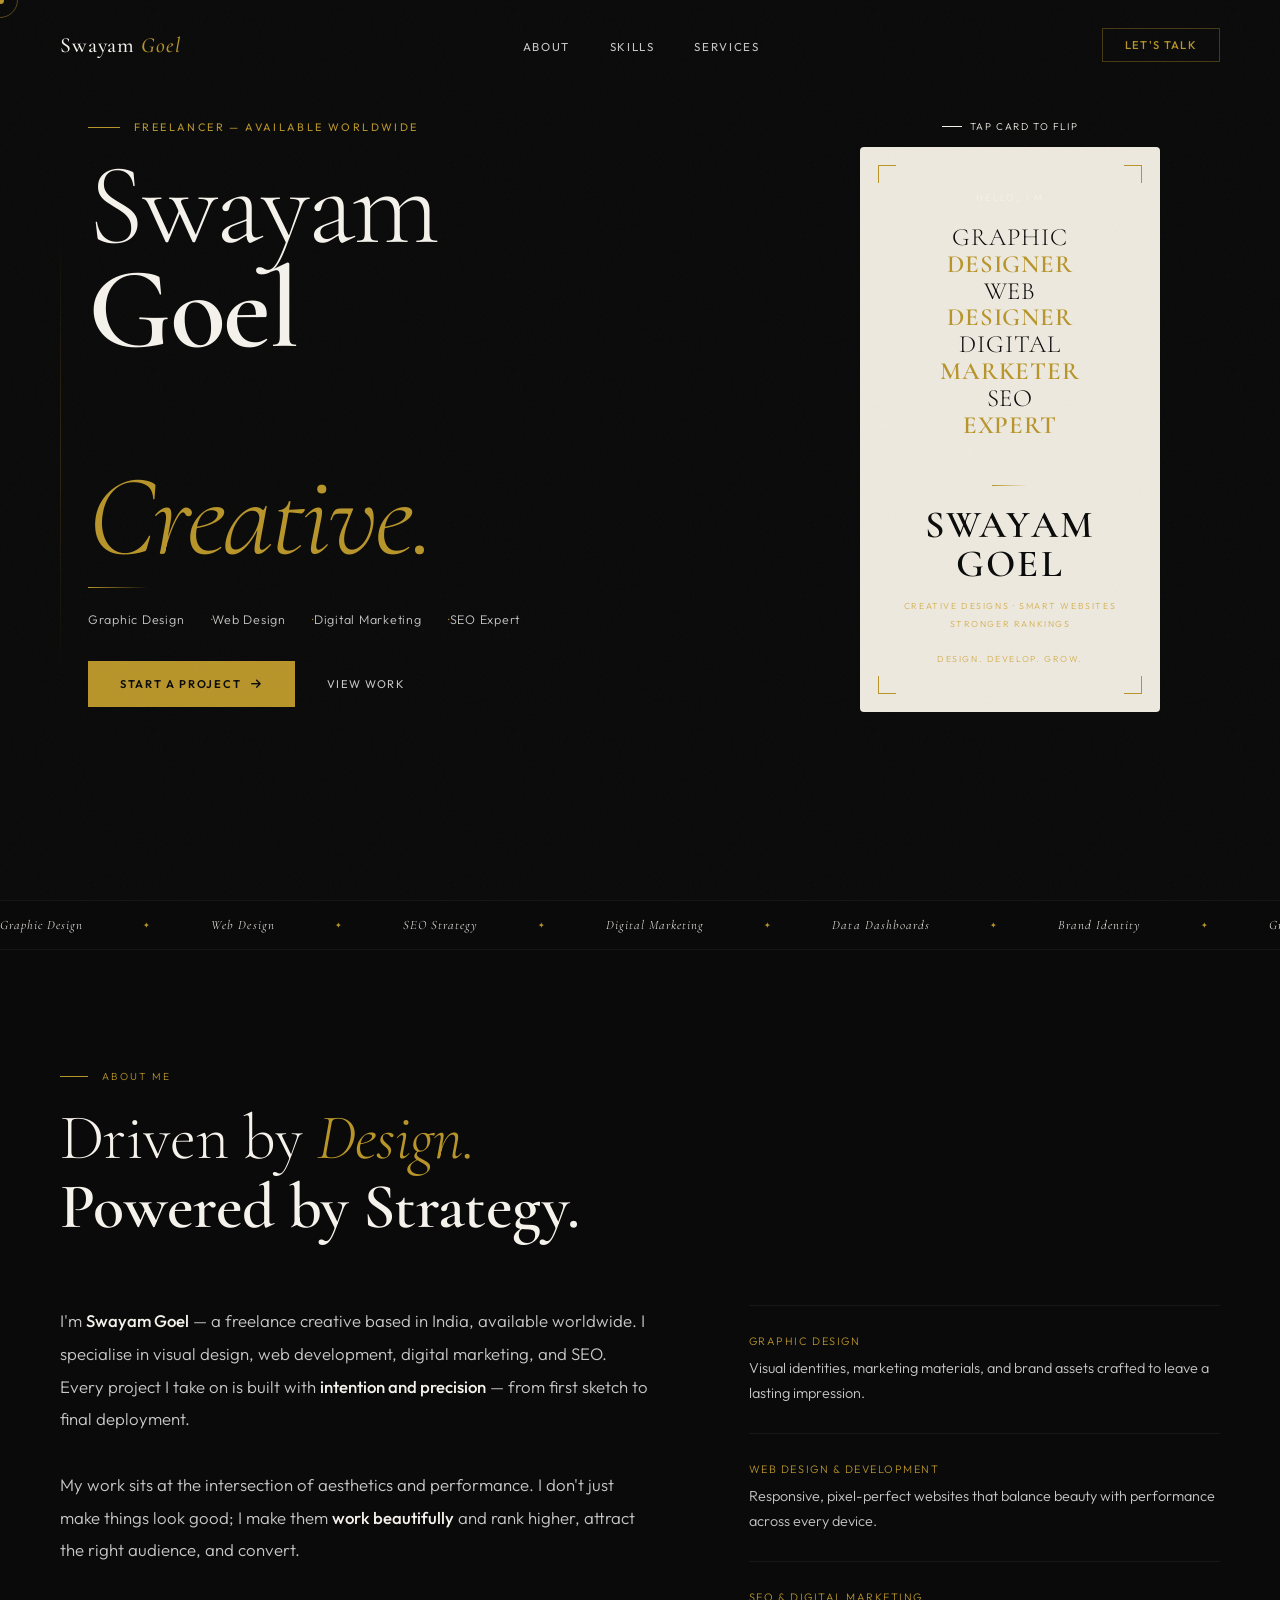
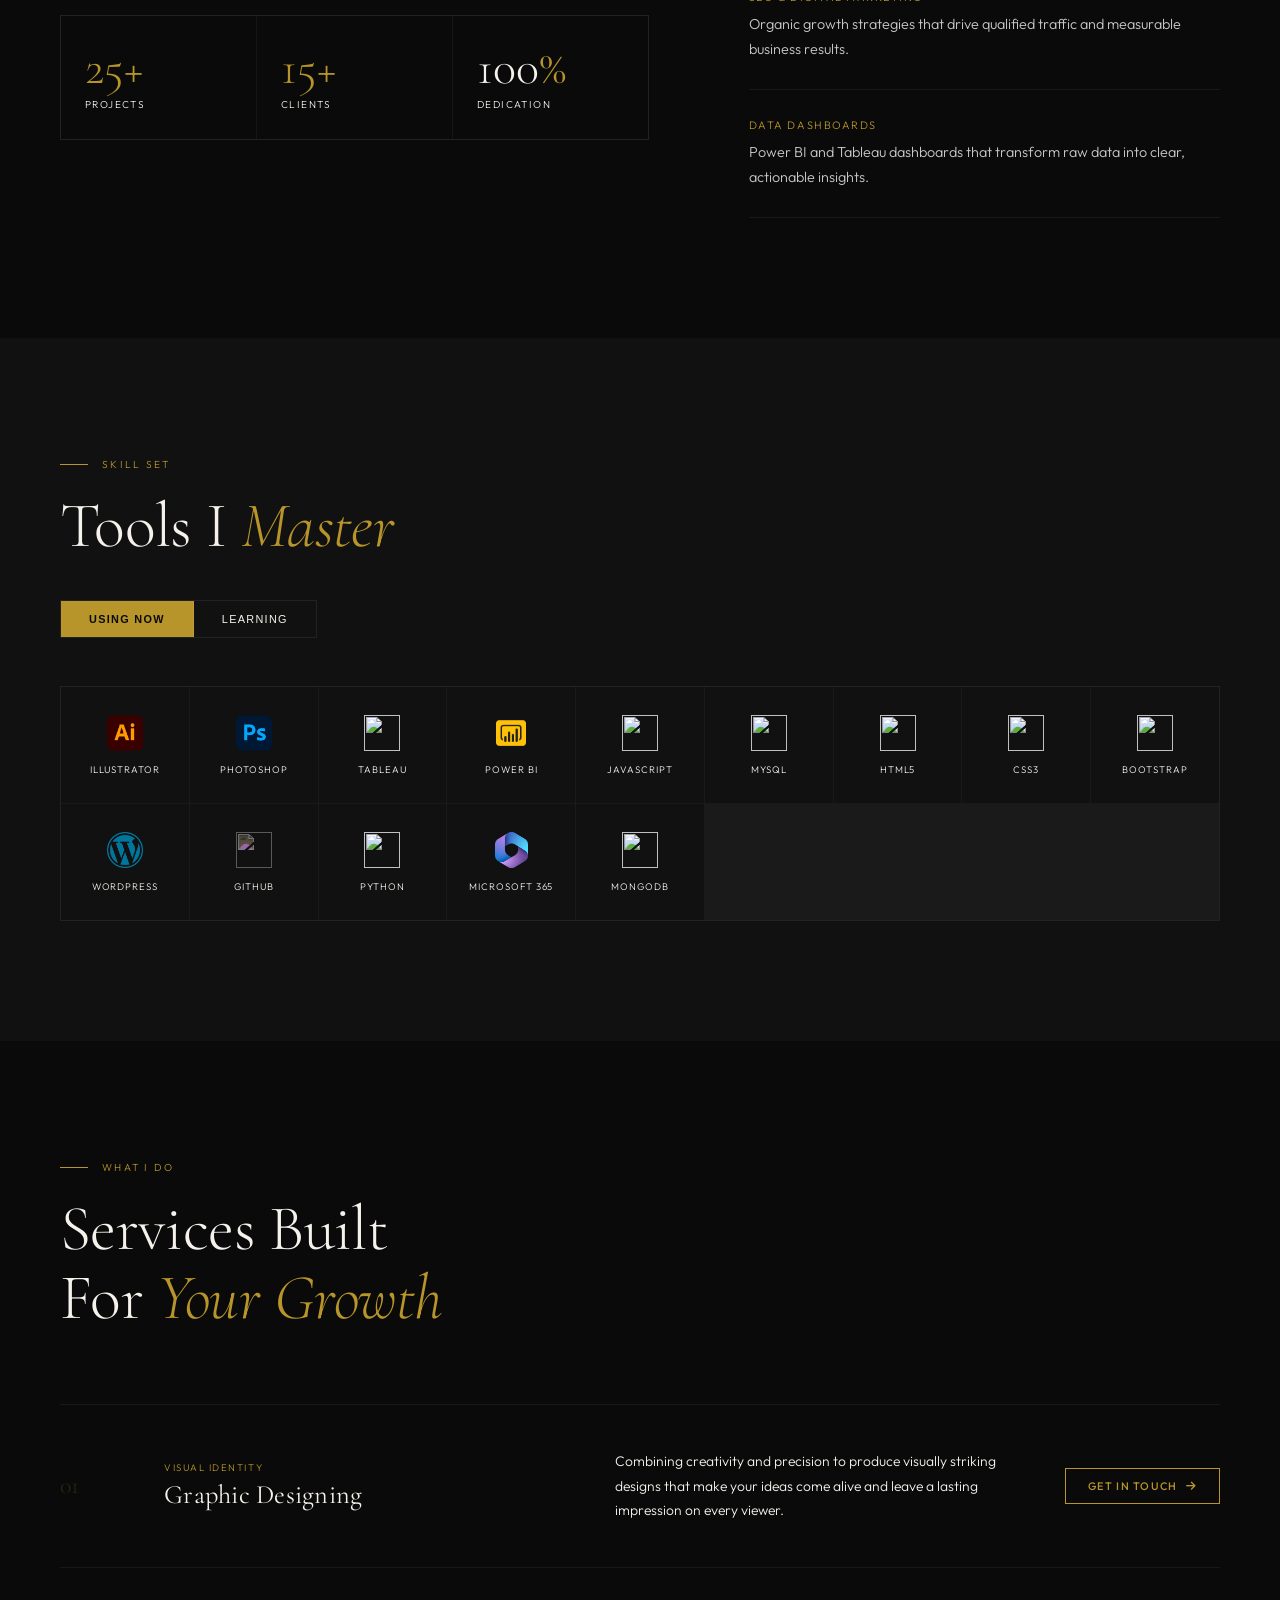
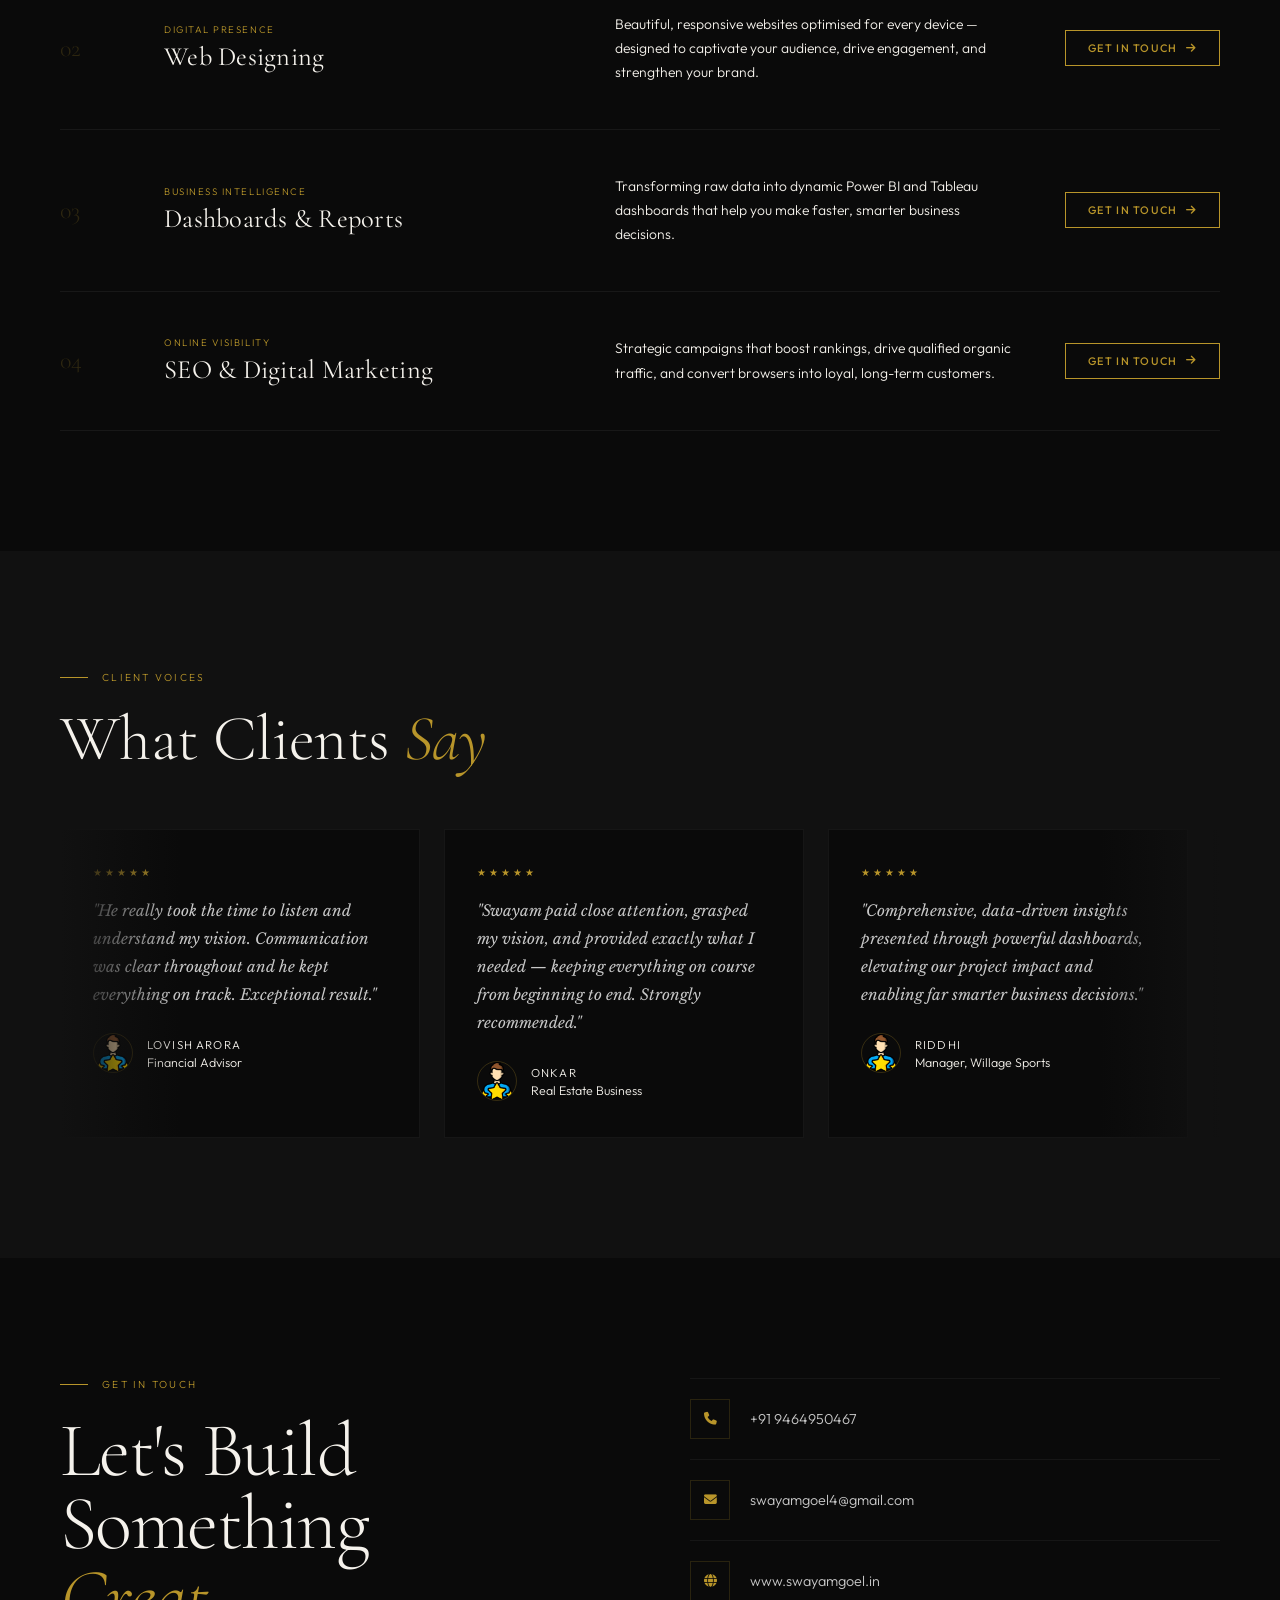
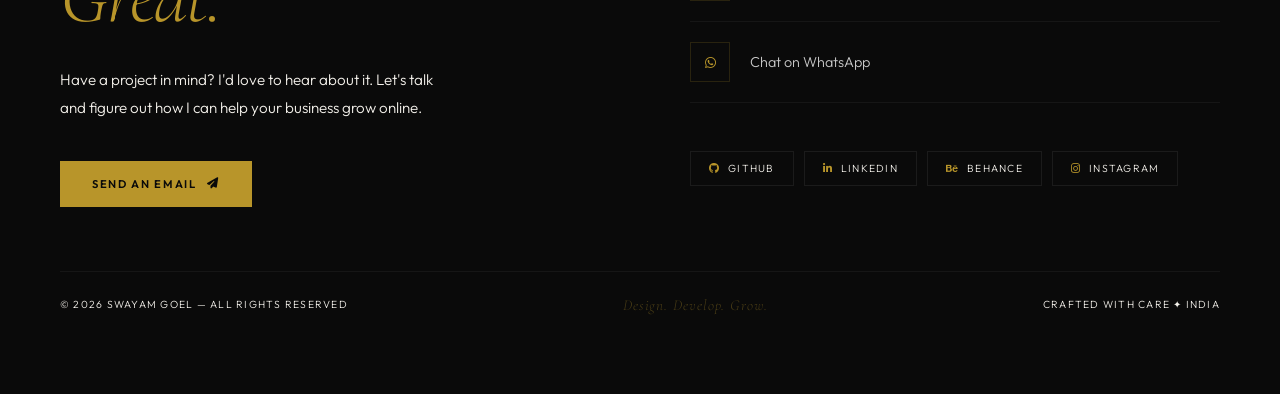
==== commit d509485f: "feat: update skills section with Microsoft 365, Corel Draw, Google Ads, and Meta Ads icons" ====
--- a/index.html
+++ b/index.html
@@ -1872,8 +1872,8 @@
                             src="https://cdn.jsdelivr.net/gh/devicons/devicon/icons/python/python-original.svg" alt="">
                         <p>Python</p>
                     </div>
-                    <div class="sk-item"><img src="images/excel.png" alt="">
-                        <p>Excel</p>
+                    <div class="sk-item"><img src="images/m365.png" alt="">
+                        <p>Microsoft 365</p>
                     </div>
                     <div class="sk-item"><img
                             src="https://cdn.jsdelivr.net/gh/devicons/devicon/icons/mongodb/mongodb-original.svg"
@@ -1893,6 +1893,15 @@
                     </div>
                     <div class="sk-item"><img src="https://cdn.worldvectorlogo.com/logos/adobe-xd-2.svg" alt="">
                         <p>Adobe XD</p>
+                    </div>
+                    <div class="sk-item"><img src="images/corel.png" alt="">
+                        <p>Corel Draw</p>
+                    </div>
+                    <div class="sk-item"><img src="images/gads.png" alt="">
+                        <p>Google Ads</p>
+                    </div>
+                    <div class="sk-item"><img src="images/meta.png" alt="">
+                        <p>Meta Ads</p>
                     </div>
                 </div>
             </div>
@@ -2152,8 +2161,10 @@
             card.style.transform = flipped ? 'rotateY(180deg)' : 'rotateY(0deg)';
         }
 
-        /* Click (desktop) */
+        /* Click (desktop only — skip if touch already handled it) */
+        let touchedRecently = false;
         cScene.addEventListener('click', e => {
+            if (touchedRecently) return;
             e.preventDefault();
             e.stopPropagation();
             doFlip();
@@ -2168,7 +2179,11 @@
         cScene.addEventListener('touchend', e => {
             const dx = Math.abs(e.changedTouches[0].clientX - touchStartX);
             const dy = Math.abs(e.changedTouches[0].clientY - touchStartY);
-            if (dx < 10 && dy < 10) doFlip(); /* only flip if it was a tap, not a swipe */
+            if (dx < 10 && dy < 10) {
+                touchedRecently = true;
+                doFlip();
+                setTimeout(() => { touchedRecently = false; }, 400);
+            }
         }, { passive: true });
 
         /* Hover tilt — only when not flipped, pure rotateY */
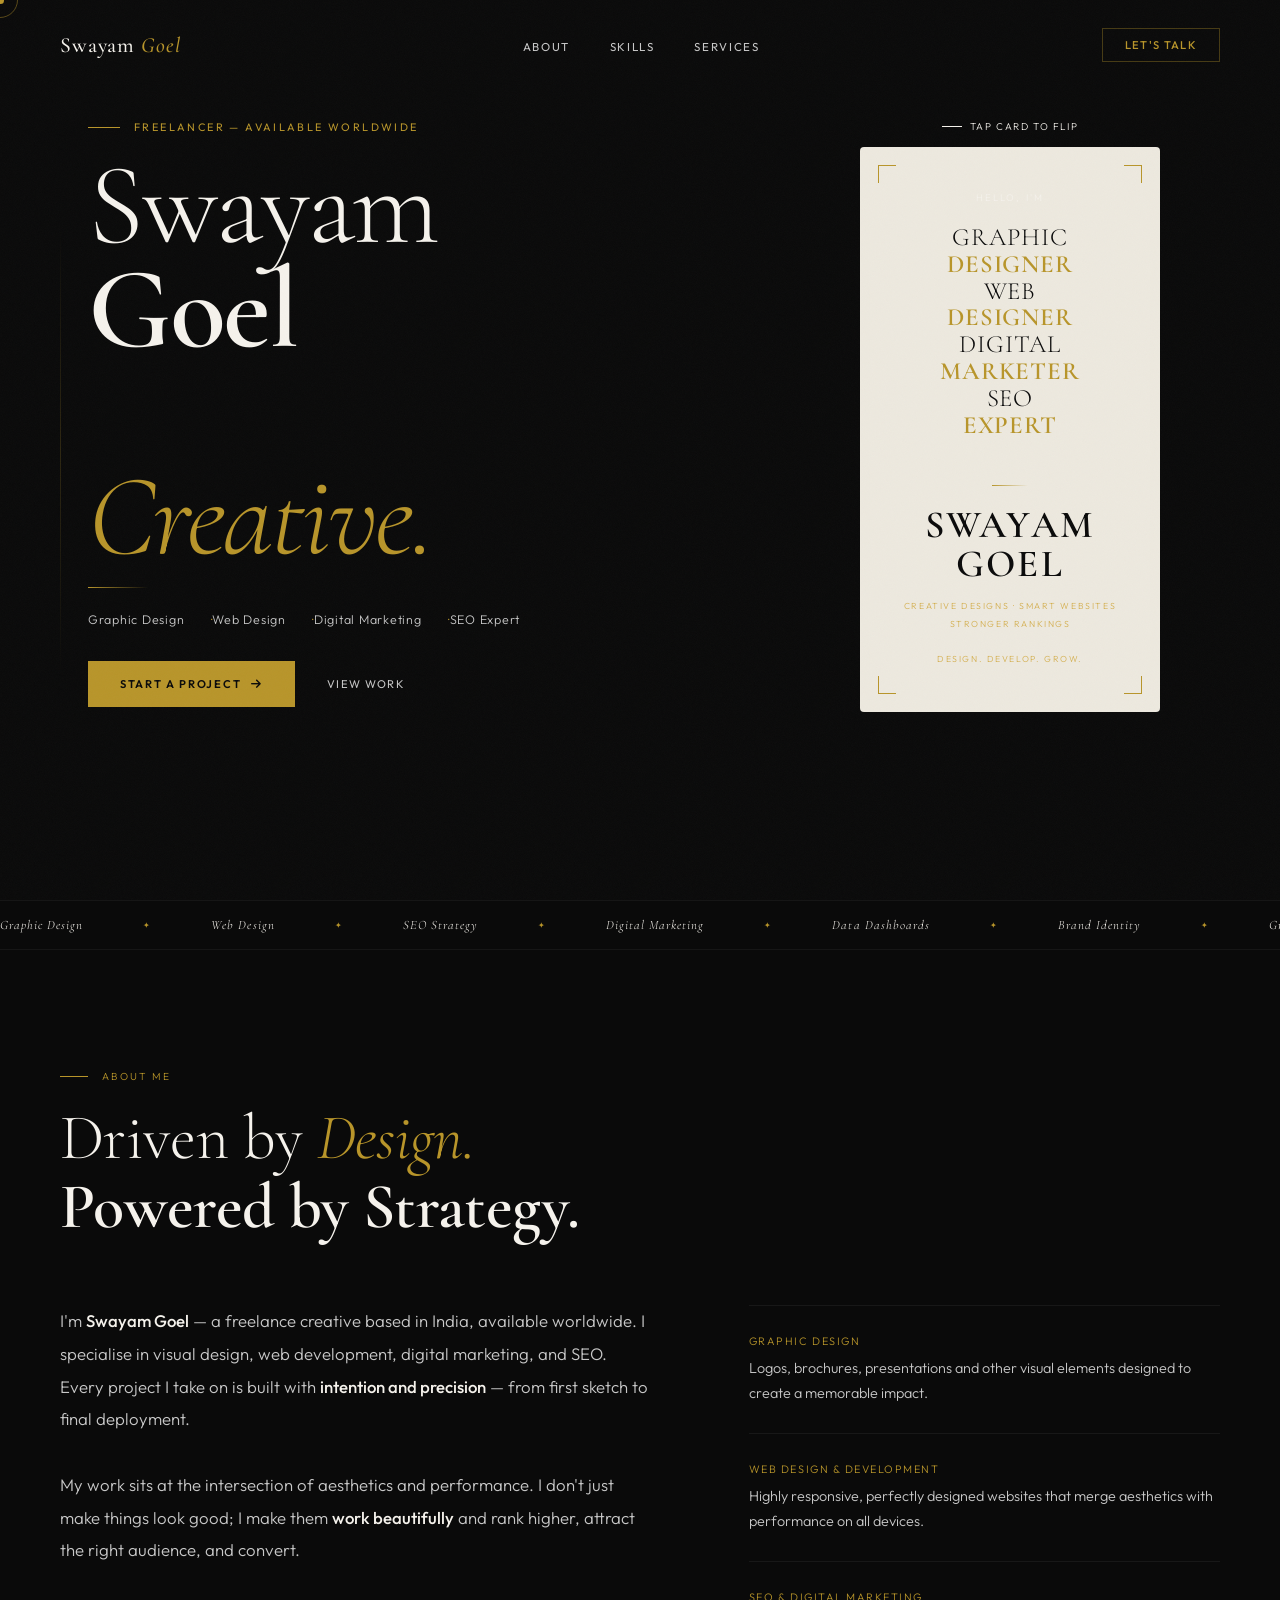
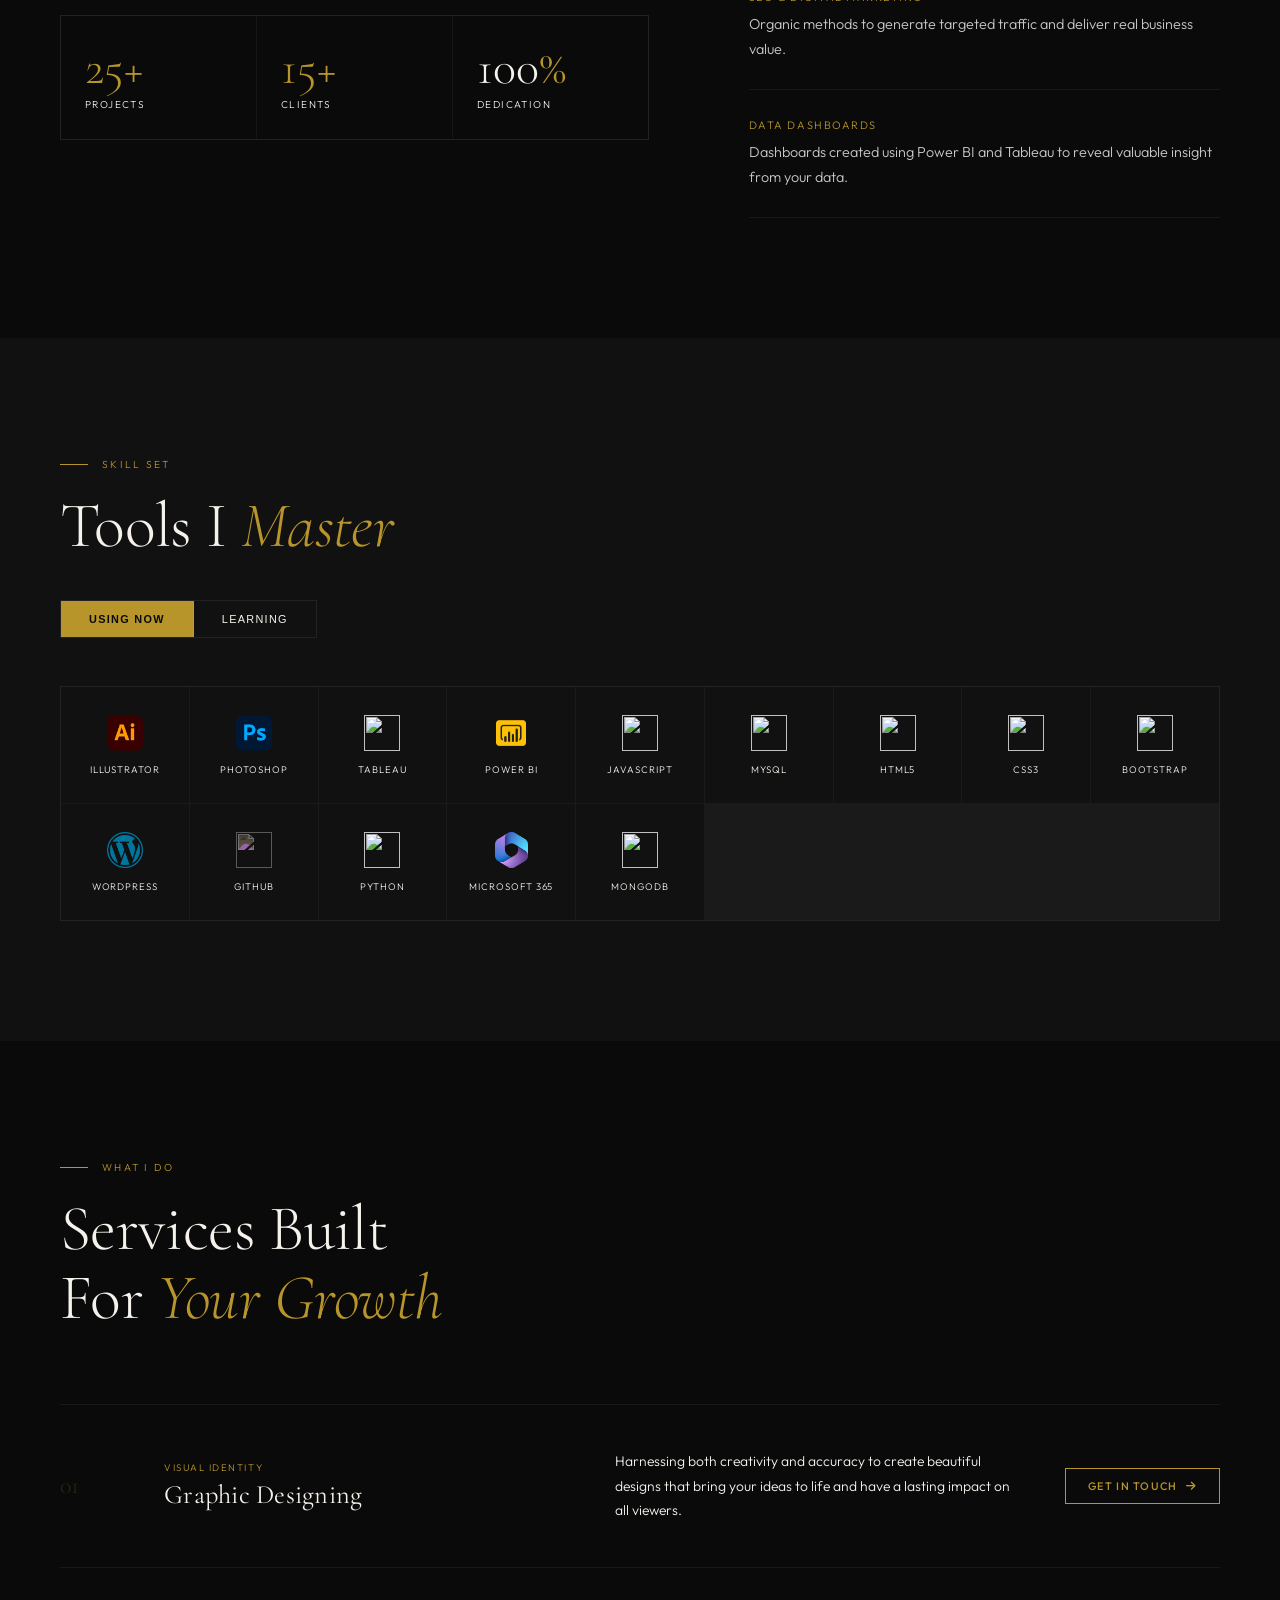
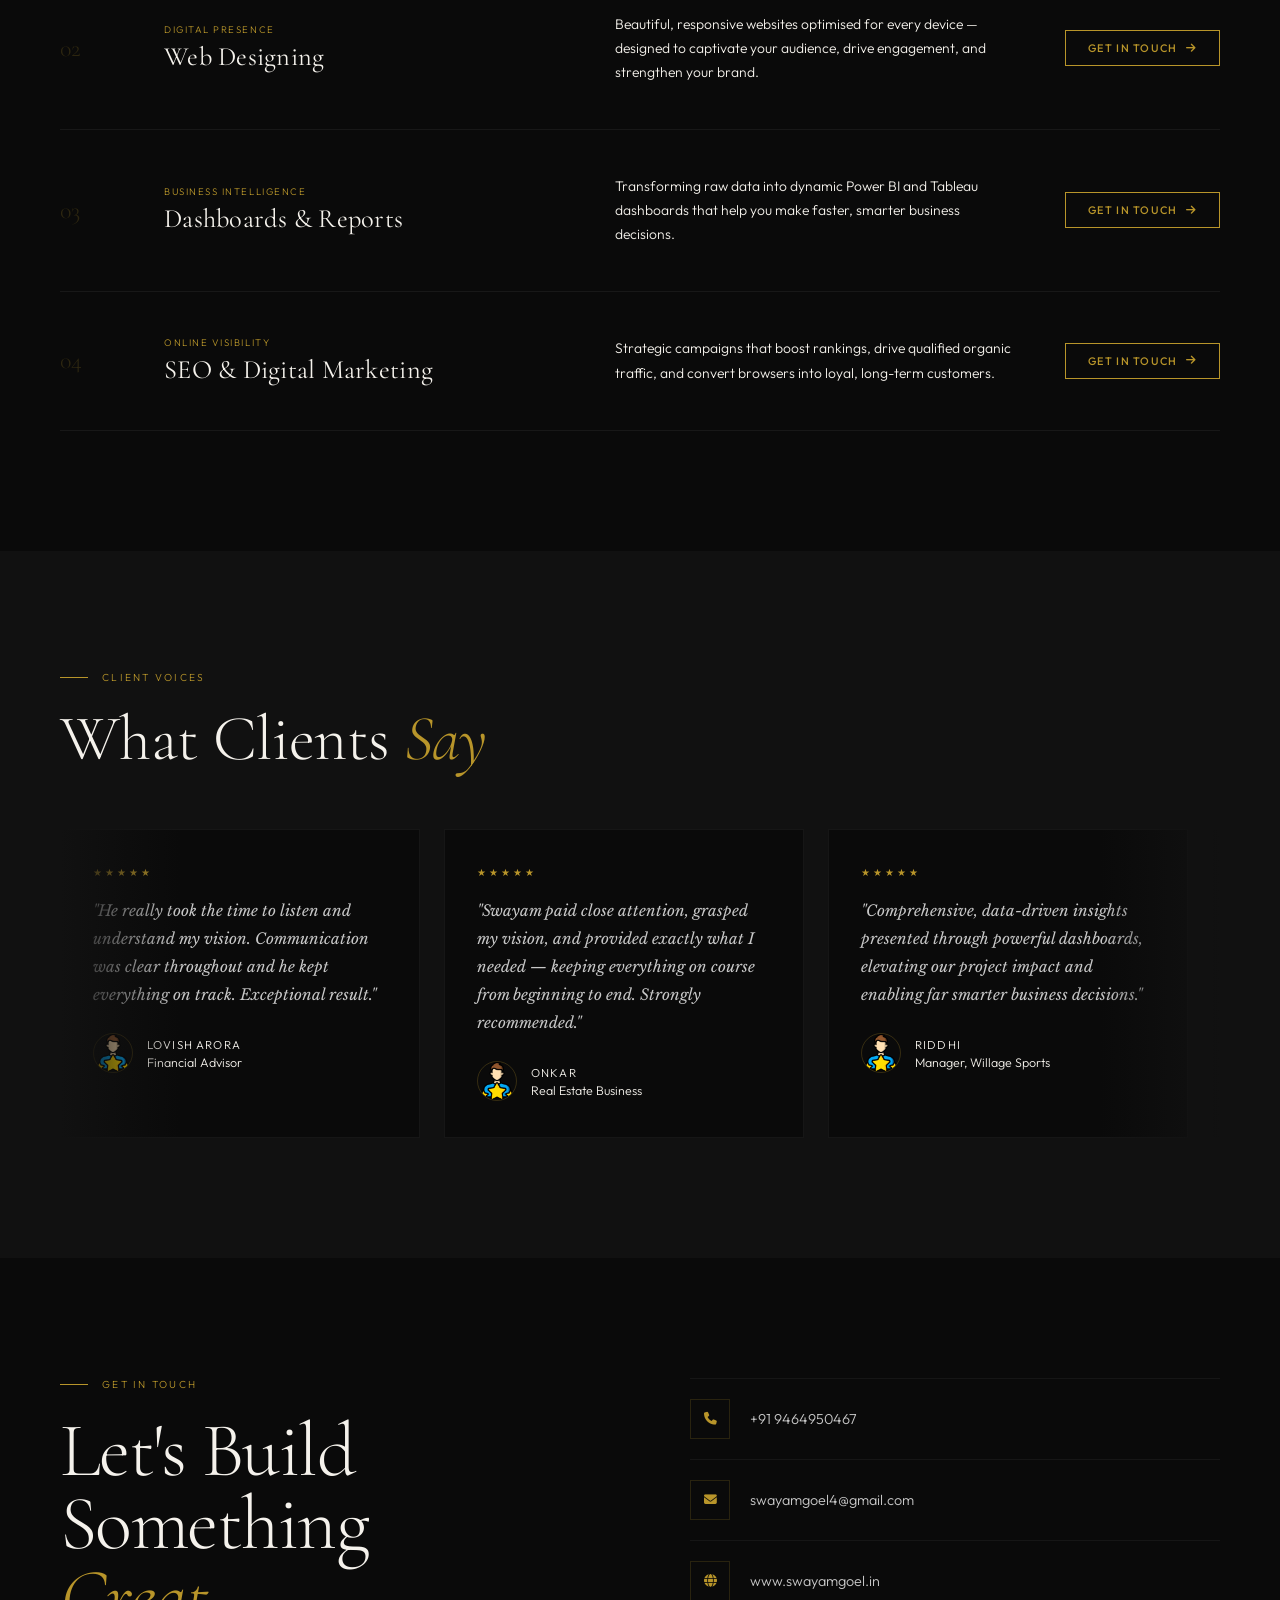
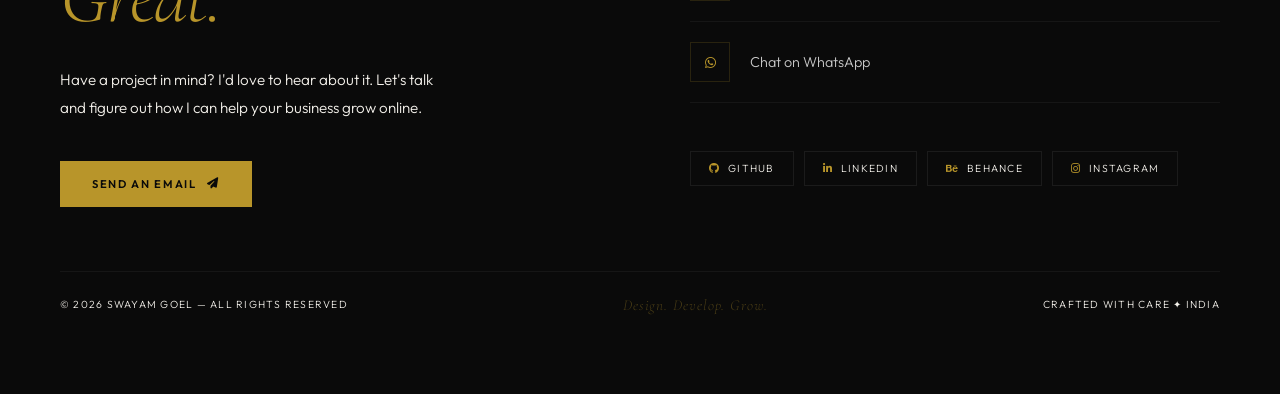
==== commit 4a7dfc1f: "refactor: update service descriptions for clarity and impact" ====
--- a/index.html
+++ b/index.html
@@ -5,6 +5,8 @@
     <meta charset="UTF-8">
     <meta name="viewport" content="width=device-width, initial-scale=1.0">
     <title>Swayam Goel — Creative Designer & Digital Strategist</title>
+    <link rel="canonical" href="https://swayamgoel.in/" />
+    <link rel="stylesheet" href="style.css">
     <link rel="icon" type="image/png" href="images/sg.png">
     <link rel="stylesheet" href="https://cdnjs.cloudflare.com/ajax/libs/font-awesome/6.5.0/css/all.min.css">
     <link rel="preconnect" href="https://fonts.googleapis.com">
@@ -12,1616 +14,6 @@
     <link
         href="https://fonts.googleapis.com/css2?family=Cormorant+Garamond:ital,wght@0,300;0,400;0,500;0,600;0,700;1,300;1,400;1,500&family=Outfit:wght@300;400;500;600&family=Libre+Baskerville:ital@1&display=swap"
         rel="stylesheet">
-    <style>
-        :root {
-            --ink: #0a0a0a;
-            --ink-2: #111111;
-            --ink-3: #1a1a1a;
-            --mid: #f5f2ec;
-            --pale: #c8c8c8;
-            --bone: #f5f2ec;
-            --parch: #ede9df;
-            --gold: #b8952a;
-            --gold-l: #d4af4e;
-            --white: #faf9f7;
-            --ff-h: 'Cormorant Garamond', Georgia, serif;
-            --ff-b: 'Outfit', sans-serif;
-            --ff-i: 'Libre Baskerville', Georgia, serif;
-            --ease: cubic-bezier(0.16, 1, 0.3, 1);
-        }
-
-        *,
-        *::before,
-        *::after {
-            margin: 0;
-            padding: 0;
-            box-sizing: border-box;
-        }
-
-        html {
-            scroll-behavior: smooth;
-        }
-
-        body {
-            background: var(--ink);
-            color: var(--bone);
-            font-family: var(--ff-b);
-            font-weight: 300;
-            overflow-x: hidden;
-            -webkit-font-smoothing: antialiased;
-        }
-
-        body::before {
-            content: '';
-            position: fixed;
-            inset: 0;
-            z-index: 9000;
-            pointer-events: none;
-            opacity: 0.03;
-            background-image: url("data:image/svg+xml,%3Csvg viewBox='0 0 256 256' xmlns='http://www.w3.org/2000/svg'%3E%3Cfilter id='n'%3E%3CfeTurbulence type='fractalNoise' baseFrequency='0.9' numOctaves='4' stitchTiles='stitch'/%3E%3C/filter%3E%3Crect width='100%25' height='100%25' filter='url(%23n)'/%3E%3C/svg%3E");
-            background-size: 180px;
-        }
-
-        #prog {
-            position: fixed;
-            top: 0;
-            left: 0;
-            height: 1px;
-            background: var(--gold);
-            z-index: 8000;
-            transform-origin: left;
-            transform: scaleX(0);
-            transition: transform .1s linear;
-        }
-
-        #cur,
-        #cur-ring {
-            position: fixed;
-            border-radius: 50%;
-            pointer-events: none;
-            z-index: 7999;
-        }
-
-        #cur {
-            width: 7px;
-            height: 7px;
-            background: var(--gold);
-            margin: -3.5px 0 0 -3.5px;
-        }
-
-        #cur-ring {
-            width: 36px;
-            height: 36px;
-            border: 1px solid rgba(184, 149, 42, .45);
-            margin: -18px 0 0 -18px;
-            transition: transform .5s var(--ease);
-        }
-
-        /* NAV */
-        nav {
-            position: fixed;
-            top: 0;
-            left: 0;
-            right: 0;
-            z-index: 6000;
-            display: flex;
-            align-items: center;
-            justify-content: space-between;
-            padding: 28px 60px;
-            transition: padding .5s var(--ease), background .5s;
-        }
-
-        nav.solid {
-            padding: 18px 60px;
-            background: rgba(10, 10, 10, .93);
-            backdrop-filter: blur(20px);
-            border-bottom: 1px solid rgba(255, 255, 255, .04);
-        }
-
-        .n-logo {
-            font-family: var(--ff-h);
-            font-size: 1.35rem;
-            font-weight: 500;
-            letter-spacing: .04em;
-            color: var(--bone);
-            text-decoration: none;
-        }
-
-        .n-logo em {
-            font-style: italic;
-            color: var(--gold);
-        }
-
-        .n-links {
-            display: flex;
-            gap: 40px;
-            list-style: none;
-        }
-
-        .n-links a {
-            font-size: .72rem;
-            font-weight: 400;
-            letter-spacing: .14em;
-            text-transform: uppercase;
-            color: var(--pale);
-            text-decoration: none;
-            position: relative;
-            transition: color .2s;
-        }
-
-        .n-links a::after {
-            content: '';
-            position: absolute;
-            bottom: -3px;
-            left: 0;
-            right: 0;
-            height: 1px;
-            background: var(--gold);
-            transform: scaleX(0);
-            transform-origin: left;
-            transition: transform .3s var(--ease);
-        }
-
-        .n-links a:hover {
-            color: var(--bone);
-        }
-
-        .n-links a:hover::after {
-            transform: scaleX(1);
-        }
-
-        .n-cta {
-            font-size: .7rem;
-            font-weight: 500;
-            letter-spacing: .12em;
-            text-transform: uppercase;
-            color: var(--gold);
-            text-decoration: none;
-            border: 1px solid rgba(184, 149, 42, .35);
-            padding: 9px 22px;
-            transition: all .25s;
-        }
-
-        .n-cta:hover {
-            background: var(--gold);
-            color: var(--ink);
-            border-color: var(--gold);
-        }
-
-        .ham {
-            display: none;
-            flex-direction: column;
-            gap: 6px;
-            cursor: pointer;
-            padding: 4px;
-        }
-
-        .ham span {
-            display: block;
-            width: 24px;
-            height: 1px;
-            background: var(--bone);
-            transition: all .3s;
-        }
-
-        .ham.x span:nth-child(1) {
-            transform: rotate(45deg) translate(5px, 5px);
-        }
-
-        .ham.x span:nth-child(2) {
-            opacity: 0;
-        }
-
-        .ham.x span:nth-child(3) {
-            transform: rotate(-45deg) translate(5px, -5px);
-        }
-
-        .mob {
-            display: none;
-            position: fixed;
-            inset: 0;
-            background: var(--ink-2);
-            z-index: 5999;
-            flex-direction: column;
-            align-items: center;
-            justify-content: center;
-            gap: 44px;
-        }
-
-        .mob.on {
-            display: flex;
-        }
-
-        .mob a {
-            font-family: var(--ff-h);
-            font-size: clamp(2.2rem, 7vw, 3.8rem);
-            font-weight: 300;
-            color: var(--bone);
-            text-decoration: none;
-            opacity: 0;
-            transform: translateY(24px);
-        }
-
-        .mob.on a {
-            animation: mf .45s var(--ease) forwards;
-        }
-
-        .mob.on a:nth-child(1) {
-            animation-delay: .05s
-        }
-
-        .mob.on a:nth-child(2) {
-            animation-delay: .12s
-        }
-
-        .mob.on a:nth-child(3) {
-            animation-delay: .19s
-        }
-
-        .mob.on a:nth-child(4) {
-            animation-delay: .26s
-        }
-
-        .mob.on a:nth-child(5) {
-            animation-delay: .33s
-        }
-
-        .mob a:hover {
-            color: var(--gold);
-        }
-
-        @keyframes mf {
-            to {
-                opacity: 1;
-                transform: translateY(0);
-            }
-        }
-
-        /* HERO */
-        .hero {
-            min-height: 100svh;
-            display: grid;
-            grid-template-columns: 1fr 420px;
-            align-items: start;
-            padding: 120px 60px 80px;
-            gap: 40px;
-            position: relative;
-            overflow: hidden;
-        }
-
-        .hero::before {
-            content: '';
-            position: absolute;
-            left: 60px;
-            top: 25%;
-            bottom: 25%;
-            width: 1px;
-            background: linear-gradient(to bottom, transparent, rgba(184, 149, 42, .2), transparent);
-        }
-
-        .h-left {
-            padding-left: 28px;
-            position: relative;
-            z-index: 2;
-        }
-
-        .h-sup {
-            font-size: .68rem;
-            font-weight: 400;
-            letter-spacing: .22em;
-            text-transform: uppercase;
-            color: var(--gold);
-            margin-bottom: 20px;
-            display: flex;
-            align-items: center;
-            gap: 14px;
-        }
-
-        .h-sup::before {
-            content: '';
-            width: 32px;
-            height: 1px;
-            background: var(--gold);
-        }
-
-        h1.h-name {
-            font-family: var(--ff-h);
-            font-size: clamp(4.5rem, 9vw, 9rem);
-            font-weight: 300;
-            line-height: .9;
-            letter-spacing: -.02em;
-            color: var(--bone);
-            margin-bottom: 8px;
-        }
-
-        h1.h-name strong {
-            font-weight: 600;
-            display: block;
-        }
-
-        h1.h-name em {
-            font-style: italic;
-            color: var(--gold);
-            font-weight: 300;
-        }
-
-        .h-rule {
-            width: 60px;
-            height: 1px;
-            background: linear-gradient(to right, var(--gold), transparent);
-            margin: 18px 0;
-        }
-
-        .h-desc {
-            font-size: .78rem;
-            font-weight: 300;
-            letter-spacing: .06em;
-            color: var(--pale);
-            line-height: 2.2;
-            display: flex;
-            flex-wrap: wrap;
-            gap: 0 28px;
-        }
-
-        .h-desc span {
-            position: relative;
-        }
-
-        .h-desc span:not(:last-child)::after {
-            content: '·';
-            margin-left: 28px;
-            position: absolute;
-            right: -28px;
-            color: var(--gold);
-        }
-
-        .h-act {
-            margin-top: 28px;
-            display: flex;
-            align-items: center;
-            gap: 32px;
-        }
-
-        .btn-g {
-            display: inline-flex;
-            align-items: center;
-            gap: 10px;
-            background: var(--gold);
-            color: var(--ink);
-            font-size: .7rem;
-            font-weight: 600;
-            letter-spacing: .15em;
-            text-transform: uppercase;
-            text-decoration: none;
-            padding: 16px 32px;
-            transition: all .3s var(--ease);
-            position: relative;
-            overflow: hidden;
-        }
-
-        .btn-g::before {
-            content: '';
-            position: absolute;
-            inset: 0;
-            background: var(--ink);
-            transform: translateX(-101%);
-            transition: transform .4s var(--ease);
-        }
-
-        .btn-g:hover::before {
-            transform: translateX(0);
-        }
-
-        .btn-g:hover {
-            color: var(--gold);
-        }
-
-        .btn-g span,
-        .btn-g i {
-            position: relative;
-            z-index: 1;
-        }
-
-        .btn-gh {
-            font-size: .7rem;
-            font-weight: 400;
-            letter-spacing: .12em;
-            text-transform: uppercase;
-            color: var(--pale);
-            text-decoration: none;
-            display: inline-flex;
-            align-items: center;
-            gap: 8px;
-            transition: color .2s;
-        }
-
-        .btn-gh i {
-            font-size: .6rem;
-            transition: transform .2s;
-        }
-
-        .btn-gh:hover {
-            color: var(--bone);
-        }
-
-        .btn-gh:hover i {
-            transform: translate(3px, -3px);
-        }
-
-        /* CARD */
-        .h-right {
-            display: flex;
-            flex-direction: column;
-            align-items: center;
-            gap: 14px;
-            position: relative;
-            z-index: 2;
-            padding-top: 0;
-        }
-
-        .flip-lbl {
-            font-size: .62rem;
-            letter-spacing: .16em;
-            text-transform: uppercase;
-            color: var(--mid);
-            display: flex;
-            align-items: center;
-            gap: 8px;
-        }
-
-        .flip-lbl::before {
-            content: '';
-            width: 20px;
-            height: 1px;
-            background: var(--mid);
-        }
-
-        .card-scene {
-            width: 300px;
-            height: 520px;
-            perspective: 1400px;
-            perspective-origin: 50% 50%;
-            cursor: pointer;
-            touch-action: pan-y;
-            -webkit-tap-highlight-color: transparent;
-        }
-
-        .card-3d {
-            width: 100%;
-            height: 100%;
-            position: relative;
-            transform-style: preserve-3d;
-            transform-origin: 50% 50%;
-            transition: transform .75s cubic-bezier(0.4, 0, 0.2, 1);
-            will-change: transform;
-        }
-
-        .card-3d.flipped {
-            transform: rotateY(180deg);
-        }
-
-        .card-face {
-            position: absolute;
-            inset: 0;
-            backface-visibility: hidden;
-            border-radius: 4px;
-            overflow: hidden;
-        }
-
-        /* Front */
-        .cf {
-            background: var(--parch);
-            display: flex;
-            flex-direction: column;
-            align-items: center;
-            justify-content: center;
-            padding: 44px 36px;
-            text-align: center;
-            position: relative;
-        }
-
-        .cf-c {
-            position: absolute;
-            width: 18px;
-            height: 18px;
-        }
-
-        .cf-c.tl {
-            top: 18px;
-            left: 18px;
-            border-top: 1px solid var(--gold);
-            border-left: 1px solid var(--gold);
-        }
-
-        .cf-c.tr {
-            top: 18px;
-            right: 18px;
-            border-top: 1px solid var(--gold);
-            border-right: 1px solid var(--gold);
-        }
-
-        .cf-c.bl {
-            bottom: 18px;
-            left: 18px;
-            border-bottom: 1px solid var(--gold);
-            border-left: 1px solid var(--gold);
-        }
-
-        .cf-c.br {
-            bottom: 18px;
-            right: 18px;
-            border-bottom: 1px solid var(--gold);
-            border-right: 1px solid var(--gold);
-        }
-
-        .cf-hello {
-            font-size: .6rem;
-            letter-spacing: .22em;
-            text-transform: uppercase;
-            color: var(--mid);
-            margin-bottom: 22px;
-        }
-
-        .cf-titles {
-            display: flex;
-            flex-direction: column;
-            gap: 2px;
-            margin-bottom: 28px;
-        }
-
-        .cf-t {
-            font-family: var(--ff-h);
-            font-size: 1.55rem;
-            line-height: 1;
-            font-weight: 300;
-            color: var(--ink);
-            letter-spacing: .04em;
-        }
-
-        .cf-t.a {
-            color: var(--gold);
-            font-weight: 600;
-        }
-
-        .cf-line {
-            width: 36px;
-            height: 1px;
-            background: linear-gradient(to right, var(--gold), transparent);
-            margin: 20px auto;
-        }
-
-        .cf-name {
-            font-family: var(--ff-h);
-            font-size: 2.4rem;
-            font-weight: 600;
-            letter-spacing: .06em;
-            color: var(--ink);
-            line-height: 1;
-            margin-bottom: 14px;
-        }
-
-        .cf-sub {
-            font-size: .55rem;
-            letter-spacing: .18em;
-            text-transform: uppercase;
-            color: var(--gold-l);
-            line-height: 2;
-        }
-
-        /* Back */
-        .cb {
-            background: var(--ink-2);
-            transform: rotateY(180deg);
-            padding: 28px 28px;
-            display: flex;
-            flex-direction: column;
-            border: 1px solid rgba(255, 255, 255, .05);
-        }
-
-        .cb-photo {
-            width: 80px;
-            height: 80px;
-            border-radius: 50%;
-            object-fit: cover;
-            object-position: top center;
-            border: 2px solid var(--gold);
-            box-shadow: 0 0 0 4px rgba(184, 149, 42, .15);
-            display: block;
-            margin: 0 auto 14px;
-        }
-
-        .cb::after {
-            content: '';
-            position: absolute;
-            top: 0;
-            left: 0;
-            right: 0;
-            height: 2px;
-            background: linear-gradient(to right, transparent, var(--gold), transparent);
-        }
-
-        .cb-top {
-            margin-bottom: 22px;
-        }
-
-        .cb-free {
-            font-size: .58rem;
-            letter-spacing: .2em;
-            text-transform: uppercase;
-            color: var(--gold);
-            margin-bottom: 6px;
-        }
-
-        .cb-name {
-            font-family: var(--ff-h);
-            font-size: 1.7rem;
-            font-weight: 600;
-            color: var(--bone);
-            letter-spacing: .04em;
-        }
-
-        .cb-name em {
-            color: var(--gold);
-            font-style: normal;
-        }
-
-        .cb-roles {
-            font-size: .58rem;
-            letter-spacing: .1em;
-            text-transform: uppercase;
-            color: #ccc;
-            margin-top: 5px;
-            line-height: 1.8;
-        }
-
-        .cb-band {
-            border: 1px solid rgba(184, 149, 42, .2);
-            padding: 10px 16px;
-            margin-bottom: 22px;
-            text-align: center;
-            font-size: .62rem;
-            letter-spacing: .12em;
-            text-transform: uppercase;
-            color: #d4d4d4;
-        }
-
-        .cb-band strong {
-            color: var(--gold);
-        }
-
-        .cb-feats {
-            display: grid;
-            grid-template-columns: 1fr 1fr;
-            gap: 10px;
-            margin-bottom: 22px;
-        }
-
-        .cb-feat {
-            background: rgba(255, 255, 255, .03);
-            border: 1px solid rgba(255, 255, 255, .05);
-            padding: 12px 10px;
-            display: flex;
-            flex-direction: column;
-            align-items: center;
-            gap: 6px;
-        }
-
-        .cb-feat i {
-            color: var(--gold);
-            font-size: .8rem;
-        }
-
-        .cb-feat span {
-            font-size: .5rem;
-            letter-spacing: .12em;
-            text-transform: uppercase;
-            color: #ccc;
-            text-align: center;
-        }
-
-        .cb-cts {
-            display: flex;
-            flex-direction: column;
-            gap: 9px;
-            margin-bottom: 20px;
-        }
-
-        .cb-ct {
-            display: flex;
-            align-items: center;
-            gap: 10px;
-            font-size: .73rem;
-            color: #ccc;
-        }
-
-        .cb-ct i {
-            color: var(--gold);
-            font-size: .65rem;
-            width: 12px;
-            text-align: center;
-        }
-
-        .cb-ct a {
-            color: #ccc;
-            text-decoration: none;
-            transition: color .2s;
-            font-size: .73rem;
-        }
-
-        .cb-ct a:hover {
-            color: var(--gold);
-        }
-
-        .cb-soc {
-            display: flex;
-            justify-content: center;
-            gap: 12px;
-            padding-top: 16px;
-            border-top: 1px solid rgba(255, 255, 255, .05);
-        }
-
-        .cb-soc a {
-            width: 32px;
-            height: 32px;
-            border: 1px solid rgba(184, 149, 42, .2);
-            border-radius: 50%;
-            display: flex;
-            align-items: center;
-            justify-content: center;
-            color: #ccc;
-            font-size: .7rem;
-            text-decoration: none;
-            transition: all .2s;
-        }
-
-        .cb-soc a:hover {
-            border-color: var(--gold);
-            color: var(--gold);
-        }
-
-        /* TICKER */
-        .ticker {
-            overflow: hidden;
-            border-top: 1px solid rgba(255, 255, 255, .05);
-            border-bottom: 1px solid rgba(255, 255, 255, .05);
-            padding: 16px 0;
-        }
-
-        .tk-track {
-            display: flex;
-            gap: 60px;
-            width: max-content;
-            animation: tk 22s linear infinite;
-        }
-
-        @keyframes tk {
-            from {
-                transform: translateX(0)
-            }
-
-            to {
-                transform: translateX(-50%)
-            }
-        }
-
-        .tk-item {
-            font-family: var(--ff-h);
-            font-size: .8rem;
-            font-style: italic;
-            letter-spacing: .08em;
-            color: var(--mid);
-            white-space: nowrap;
-            display: flex;
-            align-items: center;
-            gap: 60px;
-        }
-
-        .tk-item::after {
-            content: '✦';
-            color: var(--gold);
-            font-style: normal;
-            font-size: .5rem;
-        }
-
-        /* SECTIONS */
-        .sec {
-            padding: 120px 60px;
-        }
-
-        .sec-in {
-            max-width: 1200px;
-            margin: 0 auto;
-        }
-
-        .sec-lbl {
-            font-size: .64rem;
-            letter-spacing: .22em;
-            text-transform: uppercase;
-            color: var(--gold);
-            display: flex;
-            align-items: center;
-            gap: 14px;
-            margin-bottom: 20px;
-        }
-
-        .sec-lbl::before {
-            content: '';
-            width: 28px;
-            height: 1px;
-            background: var(--gold);
-        }
-
-        h2.sec-t {
-            font-family: var(--ff-h);
-            font-size: clamp(2.4rem, 5vw, 4.2rem);
-            font-weight: 300;
-            line-height: 1.08;
-            letter-spacing: -.01em;
-            color: var(--bone);
-        }
-
-        h2.sec-t em {
-            font-style: italic;
-            color: var(--gold);
-        }
-
-        h2.sec-t strong {
-            font-weight: 600;
-        }
-
-        /* ABOUT */
-        .ab-grid {
-            display: grid;
-            grid-template-columns: 5fr 4fr;
-            gap: 100px;
-            align-items: start;
-            margin-top: 64px;
-        }
-
-        .ab-body {
-            font-size: 1.05rem;
-            font-weight: 300;
-            color: var(--pale);
-            line-height: 1.95;
-            margin-bottom: 40px;
-        }
-
-        .ab-body strong {
-            color: var(--bone);
-            font-weight: 500;
-        }
-
-        .stat-g {
-            display: grid;
-            grid-template-columns: 1fr 1fr 1fr;
-            gap: 1px;
-            background: rgba(255, 255, 255, .05);
-            border: 1px solid rgba(255, 255, 255, .05);
-            margin-top: 48px;
-        }
-
-        .s-cell {
-            padding: 28px 24px;
-            background: var(--ink);
-        }
-
-        .s-num {
-            font-family: var(--ff-h);
-            font-size: 3rem;
-            font-weight: 300;
-            color: var(--bone);
-            line-height: 1;
-            margin-bottom: 6px;
-        }
-
-        .s-num span {
-            color: var(--gold);
-        }
-
-        .s-lbl {
-            font-size: .63rem;
-            letter-spacing: .14em;
-            text-transform: uppercase;
-            color: var(--mid);
-        }
-
-        .ab-right {
-            display: flex;
-            flex-direction: column;
-            gap: 0;
-        }
-
-        .af {
-            padding: 28px 0;
-            border-bottom: 1px solid rgba(255, 255, 255, .06);
-            transition: padding-left .35s var(--ease);
-            cursor: default;
-        }
-
-        .af:first-child {
-            border-top: 1px solid rgba(255, 255, 255, .06);
-        }
-
-        .af:hover {
-            padding-left: 16px;
-        }
-
-        .af-t {
-            font-size: .68rem;
-            letter-spacing: .14em;
-            text-transform: uppercase;
-            color: var(--gold);
-            margin-bottom: 8px;
-        }
-
-        .af-d {
-            font-size: .9rem;
-            font-weight: 300;
-            color: var(--pale);
-            line-height: 1.7;
-        }
-
-        /* SKILLS */
-        .sk-sec {
-            background: var(--ink-2);
-        }
-
-        .sk-tabs {
-            display: flex;
-            border: 1px solid rgba(255, 255, 255, .07);
-            width: fit-content;
-            margin: 40px 0 48px;
-        }
-
-        .sk-tab {
-            padding: 12px 28px;
-            font-size: .68rem;
-            letter-spacing: .12em;
-            text-transform: uppercase;
-            border: none;
-            background: transparent;
-            color: var(--mid);
-            cursor: pointer;
-            transition: all .2s;
-            border-right: 1px solid rgba(255, 255, 255, .07);
-        }
-
-        .sk-tab:last-child {
-            border-right: none;
-        }
-
-        .sk-tab.on {
-            background: var(--gold);
-            color: var(--ink);
-            font-weight: 600;
-        }
-
-        .sk-panel {
-            display: none;
-        }
-
-        .sk-panel.on {
-            display: block;
-        }
-
-        .sk-grid {
-            display: grid;
-            grid-template-columns: repeat(auto-fill, minmax(120px, 1fr));
-            gap: 1px;
-            background: rgba(255, 255, 255, .04);
-            border: 1px solid rgba(255, 255, 255, .04);
-        }
-
-        .sk-item {
-            background: var(--ink-2);
-            padding: 28px 16px;
-            display: flex;
-            flex-direction: column;
-            align-items: center;
-            gap: 12px;
-            transition: background .25s;
-            cursor: default;
-        }
-
-        .sk-item:hover {
-            background: rgba(184, 149, 42, .07);
-        }
-
-        .sk-item img {
-            width: 36px;
-            height: 36px;
-            object-fit: contain;
-        }
-
-        .sk-item p {
-            font-size: .6rem;
-            letter-spacing: .1em;
-            text-transform: uppercase;
-            color: var(--mid);
-            text-align: center;
-        }
-
-        /* SERVICES */
-        .svc-list {
-            margin-top: 72px;
-        }
-
-        .svc-row {
-            display: grid;
-            grid-template-columns: 56px 1fr 1fr auto;
-            align-items: center;
-            gap: 48px;
-            padding: 44px 0;
-            border-bottom: 1px solid rgba(255, 255, 255, .06);
-            transition: all .3s var(--ease);
-            cursor: default;
-        }
-
-        .svc-row:first-child {
-            border-top: 1px solid rgba(255, 255, 255, .06);
-        }
-
-        .svc-row:hover {
-            padding-left: 20px;
-        }
-
-        .svc-row:hover .svc-num {
-            color: var(--gold);
-            opacity: 1;
-        }
-
-        .svc-num {
-            font-family: var(--ff-h);
-            font-size: 1.5rem;
-            font-weight: 300;
-            color: rgba(184, 149, 42, .2);
-            transition: all .3s;
-        }
-
-        .svc-cat {
-            font-size: .6rem;
-            letter-spacing: .16em;
-            text-transform: uppercase;
-            color: var(--gold);
-            margin-bottom: 6px;
-        }
-
-        .svc-name {
-            font-family: var(--ff-h);
-            font-size: 1.65rem;
-            font-weight: 400;
-            color: var(--bone);
-            letter-spacing: .01em;
-        }
-
-        .svc-desc {
-            font-size: .87rem;
-            font-weight: 300;
-            color: var(--mid);
-            line-height: 1.75;
-        }
-
-        .svc-link {
-            display: inline-flex;
-            align-items: center;
-            gap: 8px;
-            padding: 10px 22px;
-            border: 1.5px solid var(--gold);
-            color: var(--gold);
-            font-size: .68rem;
-            font-weight: 500;
-            letter-spacing: .12em;
-            text-transform: uppercase;
-            text-decoration: none;
-            white-space: nowrap;
-            flex-shrink: 0;
-            transition: all .3s var(--ease);
-            position: relative;
-            overflow: hidden;
-        }
-
-        .svc-link::before {
-            content: '';
-            position: absolute;
-            inset: 0;
-            background: var(--gold);
-            transform: translateX(-101%);
-            transition: transform .35s var(--ease);
-            z-index: 0;
-        }
-
-        .svc-link:hover::before {
-            transform: translateX(0);
-        }
-
-        .svc-link span,
-        .svc-link i {
-            position: relative;
-            z-index: 1;
-        }
-
-        .svc-link:hover {
-            color: var(--ink);
-        }
-
-        /* TESTIMONIALS */
-        .ts-sec {
-            background: var(--ink-2);
-            overflow: hidden;
-        }
-
-        .ts-scroll {
-            overflow: hidden;
-            position: relative;
-            margin-top: 56px;
-        }
-
-        .ts-scroll::before,
-        .ts-scroll::after {
-            content: '';
-            position: absolute;
-            top: 0;
-            bottom: 0;
-            width: 120px;
-            z-index: 2;
-            pointer-events: none;
-        }
-
-        .ts-scroll::before {
-            left: 0;
-            background: linear-gradient(to right, var(--ink-2), transparent);
-        }
-
-        .ts-scroll::after {
-            right: 0;
-            background: linear-gradient(to left, var(--ink-2), transparent);
-        }
-
-        .ts-track {
-            display: flex;
-            gap: 24px;
-            width: max-content;
-            animation: tsc 36s linear infinite;
-        }
-
-        .ts-track:hover {
-            animation-play-state: paused;
-        }
-
-        @keyframes tsc {
-            from {
-                transform: translateX(0)
-            }
-
-            to {
-                transform: translateX(-50%)
-            }
-        }
-
-        .t-card {
-            width: 360px;
-            flex-shrink: 0;
-            border: 1px solid rgba(255, 255, 255, .05);
-            padding: 36px 32px;
-            background: var(--ink);
-            transition: border-color .25s;
-        }
-
-        .t-card:hover {
-            border-color: rgba(184, 149, 42, .2);
-        }
-
-        .t-stars {
-            color: var(--gold);
-            font-size: .65rem;
-            letter-spacing: 3px;
-            margin-bottom: 18px;
-        }
-
-        .t-quote {
-            font-family: var(--ff-i);
-            font-size: .95rem;
-            line-height: 1.85;
-            color: var(--pale);
-            margin-bottom: 24px;
-            font-style: italic;
-        }
-
-        .t-auth {
-            display: flex;
-            align-items: center;
-            gap: 14px;
-        }
-
-        .t-auth img {
-            width: 40px;
-            height: 40px;
-            border-radius: 50%;
-            object-fit: cover;
-            border: 1px solid rgba(184, 149, 42, .25);
-        }
-
-        .t-name {
-            font-size: .72rem;
-            letter-spacing: .1em;
-            text-transform: uppercase;
-            color: var(--bone);
-            margin-bottom: 3px;
-        }
-
-        .t-role {
-            font-size: .78rem;
-            color: var(--mid);
-            font-weight: 300;
-        }
-
-        /* FOOTER */
-        .foot {
-            padding: 120px 60px 80px;
-        }
-
-        .foot-in {
-            max-width: 1200px;
-            margin: 0 auto;
-            display: grid;
-            grid-template-columns: 1fr 1fr;
-            gap: 100px;
-            align-items: start;
-        }
-
-        .foot-big {
-            font-family: var(--ff-h);
-            font-size: clamp(3rem, 6vw, 5.5rem);
-            font-weight: 300;
-            line-height: .95;
-            letter-spacing: -.02em;
-            color: var(--bone);
-            margin-bottom: 32px;
-        }
-
-        .foot-big em {
-            font-style: italic;
-            color: var(--gold);
-        }
-
-        .foot-p {
-            font-size: .95rem;
-            font-weight: 300;
-            color: var(--mid);
-            line-height: 1.8;
-            margin-bottom: 40px;
-            max-width: 380px;
-        }
-
-        .c-list {
-            display: flex;
-            flex-direction: column;
-            gap: 0;
-            margin-bottom: 48px;
-        }
-
-        .c-item {
-            display: flex;
-            align-items: center;
-            gap: 20px;
-            padding: 20px 0;
-            border-bottom: 1px solid rgba(255, 255, 255, .05);
-            transition: padding-left .3s var(--ease);
-        }
-
-        .c-item:first-child {
-            border-top: 1px solid rgba(255, 255, 255, .05);
-        }
-
-        .c-item:hover {
-            padding-left: 12px;
-        }
-
-        .c-icon {
-            width: 40px;
-            height: 40px;
-            border: 1px solid rgba(184, 149, 42, .18);
-            display: flex;
-            align-items: center;
-            justify-content: center;
-            color: var(--gold);
-            font-size: .8rem;
-            flex-shrink: 0;
-        }
-
-        .c-item a {
-            color: var(--pale);
-            text-decoration: none;
-            font-size: .9rem;
-            font-weight: 300;
-            transition: color .2s;
-        }
-
-        .c-item a:hover {
-            color: var(--gold);
-        }
-
-        .s-list {
-            display: flex;
-            gap: 10px;
-            flex-wrap: wrap;
-        }
-
-        .s-btn {
-            display: inline-flex;
-            align-items: center;
-            gap: 8px;
-            border: 1px solid rgba(255, 255, 255, .07);
-            padding: 10px 18px;
-            font-size: .65rem;
-            letter-spacing: .12em;
-            text-transform: uppercase;
-            color: var(--mid);
-            text-decoration: none;
-            transition: all .25s;
-        }
-
-        .s-btn i {
-            color: var(--gold);
-        }
-
-        .s-btn:hover {
-            border-color: rgba(184, 149, 42, .35);
-            color: var(--bone);
-        }
-
-        .foot-bar {
-            max-width: 1200px;
-            margin: 64px auto 0;
-            padding-top: 24px;
-            border-top: 1px solid rgba(255, 255, 255, .05);
-            display: flex;
-            justify-content: space-between;
-            align-items: center;
-        }
-
-        .foot-bar p {
-            font-size: .65rem;
-            letter-spacing: .12em;
-            text-transform: uppercase;
-            color: var(--mid);
-        }
-
-        .foot-m {
-            font-family: var(--ff-h);
-            font-size: .95rem;
-            font-style: italic;
-            color: rgba(184, 149, 42, .35);
-            letter-spacing: .06em;
-        }
-
-        /* REVEAL */
-        .rv {
-            opacity: 0;
-            transform: translateY(32px);
-            transition: opacity .8s var(--ease), transform .8s var(--ease);
-        }
-
-        .rv.in {
-            opacity: 1;
-            transform: translateY(0);
-        }
-
-        .rv.d1 {
-            transition-delay: .12s
-        }
-
-        .rv.d2 {
-            transition-delay: .22s
-        }
-
-        .rv.d3 {
-            transition-delay: .32s
-        }
-
-        /* RESPONSIVE */
-        @media(max-width:1050px) {
-            .hero {
-                grid-template-columns: 1fr;
-                padding: 130px 40px 80px;
-                align-items: center;
-                text-align: center;
-            }
-
-            .h-left {
-                padding-left: 0;
-                margin-top: 32px;
-            }
-
-            .h-sup,
-            .h-desc,
-            .h-act {
-                justify-content: center;
-            }
-
-            .h-right {
-                align-items: center;
-                order: -1;
-            }
-
-            .hero::before {
-                display: none;
-            }
-
-            nav {
-                padding: 22px 40px;
-            }
-
-            nav.solid {
-                padding: 16px 40px;
-            }
-
-            .n-links,
-            .n-cta {
-                display: none;
-            }
-
-            .ham {
-                display: flex;
-            }
-
-            .sec {
-                padding: 90px 40px;
-            }
-
-            .ab-grid {
-                grid-template-columns: 1fr;
-                gap: 56px;
-            }
-
-            .svc-row {
-                grid-template-columns: 48px 1fr auto;
-                gap: 28px;
-            }
-
-            .svc-desc {
-                display: none;
-            }
-
-            .foot-in {
-                grid-template-columns: 1fr;
-                gap: 60px;
-            }
-
-            .foot {
-                padding: 90px 40px 60px;
-            }
-        }
-
-        @media(max-width:640px) {
-            .hero {
-                padding: 100px 24px 60px;
-            }
-
-            .sec {
-                padding: 72px 24px;
-            }
-
-            .foot {
-                padding: 72px 24px 56px;
-            }
-
-            nav {
-                padding: 18px 24px;
-            }
-
-            nav.solid {
-                padding: 14px 24px;
-            }
-
-            .stat-g {
-                grid-template-columns: 1fr 1fr;
-            }
-
-            .svc-row {
-                grid-template-columns: 1fr auto;
-                gap: 16px;
-                padding: 32px 0;
-            }
-
-            .svc-num {
-                display: none;
-            }
-
-            .card-scene {
-                width: 270px;
-                height: 470px;
-            }
-
-            .cb {
-                padding: 16px 16px;
-            }
-
-            .cb-photo {
-                width: 50px;
-                height: 50px;
-                margin: 0 auto 8px;
-            }
-
-            .cb-top {
-                margin-bottom: 10px;
-            }
-
-            .cb-free {
-                font-size: .5rem;
-                margin-bottom: 3px;
-            }
-
-            .cb-name {
-                font-size: 1.2rem;
-            }
-
-            .cb-roles {
-                font-size: .5rem;
-                margin-top: 3px;
-                line-height: 1.6;
-            }
-
-            .cb-band {
-                padding: 6px 10px;
-                margin-bottom: 10px;
-                font-size: .55rem;
-            }
-
-            .cb-feats {
-                gap: 6px;
-                margin-bottom: 10px;
-            }
-
-            .cb-feat {
-                padding: 7px 6px;
-                gap: 4px;
-            }
-
-            .cb-feat i {
-                font-size: .65rem;
-            }
-
-            .cb-feat span {
-                font-size: .42rem;
-            }
-
-            .cb-cts {
-                gap: 5px;
-                margin-bottom: 10px;
-            }
-
-            .cb-ct {
-                font-size: .6rem;
-                gap: 7px;
-            }
-
-            .cb-ct i {
-                font-size: .55rem;
-            }
-
-            .cb-ct a {
-                font-size: .6rem;
-            }
-
-            .cb-soc {
-                padding-top: 8px;
-                gap: 8px;
-            }
-
-            .cb-soc a {
-                width: 26px;
-                height: 26px;
-                font-size: .6rem;
-            }
-
-            .foot-bar {
-                flex-direction: column;
-                gap: 12px;
-                text-align: center;
-            }
-        }
-    </style>
 </head>
 
 <body>
@@ -1788,26 +180,23 @@
                 <div class="ab-right rv d2">
                     <div class="af">
                         <div class="af-t">Graphic Design</div>
-                        <div class="af-d">Visual identities, marketing materials, and brand assets crafted to leave a
-                            lasting
-                            impression.</div>
+                        <div class="af-d">Logos, brochures, presentations and other visual elements designed to create a
+                            memorable impact.</div>
                     </div>
                     <div class="af">
                         <div class="af-t">Web Design & Development</div>
-                        <div class="af-d">Responsive, pixel-perfect websites that balance beauty with performance across
-                            every
-                            device.</div>
+                        <div class="af-d">Highly responsive, perfectly designed websites that merge aesthetics with
+                            performance on all devices.</div>
                     </div>
                     <div class="af">
                         <div class="af-t">SEO & Digital Marketing</div>
-                        <div class="af-d">Organic growth strategies that drive qualified traffic and measurable business
-                            results.
+                        <div class="af-d">Organic methods to generate targeted traffic and deliver real business value.
                         </div>
                     </div>
                     <div class="af">
                         <div class="af-t">Data Dashboards</div>
-                        <div class="af-d">Power BI and Tableau dashboards that transform raw data into clear, actionable
-                            insights.
+                        <div class="af-d">Dashboards created using Power BI and Tableau to reveal valuable insight from
+                            your data.
                         </div>
                     </div>
                 </div>
@@ -1920,9 +309,8 @@
                         <div class="svc-cat">Visual Identity</div>
                         <div class="svc-name">Graphic Designing</div>
                     </div>
-                    <div class="svc-desc">Combining creativity and precision to produce visually striking designs that
-                        make your
-                        ideas come alive and leave a lasting impression on every viewer.</div>
+                    <div class="svc-desc">Harnessing both creativity and accuracy to create beautiful designs that bring
+                        your ideas to life and have a lasting impact on all viewers.</div>
                     <a href="#connect" class="svc-link"><span>Get In Touch</span><i
                             class="fa-solid fa-arrow-right"></i></a>
                 </div>
--- a/style.css
+++ b/style.css
@@ -0,0 +1,1608 @@
+ :root {
+            --ink: #0a0a0a;
+            --ink-2: #111111;
+            --ink-3: #1a1a1a;
+            --mid: #f5f2ec;
+            --pale: #c8c8c8;
+            --bone: #f5f2ec;
+            --parch: #ede9df;
+            --gold: #b8952a;
+            --gold-l: #d4af4e;
+            --white: #faf9f7;
+            --ff-h: 'Cormorant Garamond', Georgia, serif;
+            --ff-b: 'Outfit', sans-serif;
+            --ff-i: 'Libre Baskerville', Georgia, serif;
+            --ease: cubic-bezier(0.16, 1, 0.3, 1);
+        }
+
+        *,
+        *::before,
+        *::after {
+            margin: 0;
+            padding: 0;
+            box-sizing: border-box;
+        }
+
+        html {
+            scroll-behavior: smooth;
+        }
+
+        body {
+            background: var(--ink);
+            color: var(--bone);
+            font-family: var(--ff-b);
+            font-weight: 300;
+            overflow-x: hidden;
+            -webkit-font-smoothing: antialiased;
+        }
+
+        body::before {
+            content: '';
+            position: fixed;
+            inset: 0;
+            z-index: 9000;
+            pointer-events: none;
+            opacity: 0.03;
+            background-image: url("data:image/svg+xml,%3Csvg viewBox='0 0 256 256' xmlns='http://www.w3.org/2000/svg'%3E%3Cfilter id='n'%3E%3CfeTurbulence type='fractalNoise' baseFrequency='0.9' numOctaves='4' stitchTiles='stitch'/%3E%3C/filter%3E%3Crect width='100%25' height='100%25' filter='url(%23n)'/%3E%3C/svg%3E");
+            background-size: 180px;
+        }
+
+        #prog {
+            position: fixed;
+            top: 0;
+            left: 0;
+            height: 1px;
+            background: var(--gold);
+            z-index: 8000;
+            transform-origin: left;
+            transform: scaleX(0);
+            transition: transform .1s linear;
+        }
+
+        #cur,
+        #cur-ring {
+            position: fixed;
+            border-radius: 50%;
+            pointer-events: none;
+            z-index: 7999;
+        }
+
+        #cur {
+            width: 7px;
+            height: 7px;
+            background: var(--gold);
+            margin: -3.5px 0 0 -3.5px;
+        }
+
+        #cur-ring {
+            width: 36px;
+            height: 36px;
+            border: 1px solid rgba(184, 149, 42, .45);
+            margin: -18px 0 0 -18px;
+            transition: transform .5s var(--ease);
+        }
+
+        /* NAV */
+        nav {
+            position: fixed;
+            top: 0;
+            left: 0;
+            right: 0;
+            z-index: 6000;
+            display: flex;
+            align-items: center;
+            justify-content: space-between;
+            padding: 28px 60px;
+            transition: padding .5s var(--ease), background .5s;
+        }
+
+        nav.solid {
+            padding: 18px 60px;
+            background: rgba(10, 10, 10, .93);
+            backdrop-filter: blur(20px);
+            border-bottom: 1px solid rgba(255, 255, 255, .04);
+        }
+
+        .n-logo {
+            font-family: var(--ff-h);
+            font-size: 1.35rem;
+            font-weight: 500;
+            letter-spacing: .04em;
+            color: var(--bone);
+            text-decoration: none;
+        }
+
+        .n-logo em {
+            font-style: italic;
+            color: var(--gold);
+        }
+
+        .n-links {
+            display: flex;
+            gap: 40px;
+            list-style: none;
+        }
+
+        .n-links a {
+            font-size: .72rem;
+            font-weight: 400;
+            letter-spacing: .14em;
+            text-transform: uppercase;
+            color: var(--pale);
+            text-decoration: none;
+            position: relative;
+            transition: color .2s;
+        }
+
+        .n-links a::after {
+            content: '';
+            position: absolute;
+            bottom: -3px;
+            left: 0;
+            right: 0;
+            height: 1px;
+            background: var(--gold);
+            transform: scaleX(0);
+            transform-origin: left;
+            transition: transform .3s var(--ease);
+        }
+
+        .n-links a:hover {
+            color: var(--bone);
+        }
+
+        .n-links a:hover::after {
+            transform: scaleX(1);
+        }
+
+        .n-cta {
+            font-size: .7rem;
+            font-weight: 500;
+            letter-spacing: .12em;
+            text-transform: uppercase;
+            color: var(--gold);
+            text-decoration: none;
+            border: 1px solid rgba(184, 149, 42, .35);
+            padding: 9px 22px;
+            transition: all .25s;
+        }
+
+        .n-cta:hover {
+            background: var(--gold);
+            color: var(--ink);
+            border-color: var(--gold);
+        }
+
+        .ham {
+            display: none;
+            flex-direction: column;
+            gap: 6px;
+            cursor: pointer;
+            padding: 4px;
+        }
+
+        .ham span {
+            display: block;
+            width: 24px;
+            height: 1px;
+            background: var(--bone);
+            transition: all .3s;
+        }
+
+        .ham.x span:nth-child(1) {
+            transform: rotate(45deg) translate(5px, 5px);
+        }
+
+        .ham.x span:nth-child(2) {
+            opacity: 0;
+        }
+
+        .ham.x span:nth-child(3) {
+            transform: rotate(-45deg) translate(5px, -5px);
+        }
+
+        .mob {
+            display: none;
+            position: fixed;
+            inset: 0;
+            background: var(--ink-2);
+            z-index: 5999;
+            flex-direction: column;
+            align-items: center;
+            justify-content: center;
+            gap: 44px;
+        }
+
+        .mob.on {
+            display: flex;
+        }
+
+        .mob a {
+            font-family: var(--ff-h);
+            font-size: clamp(2.2rem, 7vw, 3.8rem);
+            font-weight: 300;
+            color: var(--bone);
+            text-decoration: none;
+            opacity: 0;
+            transform: translateY(24px);
+        }
+
+        .mob.on a {
+            animation: mf .45s var(--ease) forwards;
+        }
+
+        .mob.on a:nth-child(1) {
+            animation-delay: .05s
+        }
+
+        .mob.on a:nth-child(2) {
+            animation-delay: .12s
+        }
+
+        .mob.on a:nth-child(3) {
+            animation-delay: .19s
+        }
+
+        .mob.on a:nth-child(4) {
+            animation-delay: .26s
+        }
+
+        .mob.on a:nth-child(5) {
+            animation-delay: .33s
+        }
+
+        .mob a:hover {
+            color: var(--gold);
+        }
+
+        @keyframes mf {
+            to {
+                opacity: 1;
+                transform: translateY(0);
+            }
+        }
+
+        /* HERO */
+        .hero {
+            min-height: 100svh;
+            display: grid;
+            grid-template-columns: 1fr 420px;
+            align-items: start;
+            padding: 120px 60px 80px;
+            gap: 40px;
+            position: relative;
+            overflow: hidden;
+        }
+
+        .hero::before {
+            content: '';
+            position: absolute;
+            left: 60px;
+            top: 25%;
+            bottom: 25%;
+            width: 1px;
+            background: linear-gradient(to bottom, transparent, rgba(184, 149, 42, .2), transparent);
+        }
+
+        .h-left {
+            padding-left: 28px;
+            position: relative;
+            z-index: 2;
+        }
+
+        .h-sup {
+            font-size: .68rem;
+            font-weight: 400;
+            letter-spacing: .22em;
+            text-transform: uppercase;
+            color: var(--gold);
+            margin-bottom: 20px;
+            display: flex;
+            align-items: center;
+            gap: 14px;
+        }
+
+        .h-sup::before {
+            content: '';
+            width: 32px;
+            height: 1px;
+            background: var(--gold);
+        }
+
+        h1.h-name {
+            font-family: var(--ff-h);
+            font-size: clamp(4.5rem, 9vw, 9rem);
+            font-weight: 300;
+            line-height: .9;
+            letter-spacing: -.02em;
+            color: var(--bone);
+            margin-bottom: 8px;
+        }
+
+        h1.h-name strong {
+            font-weight: 600;
+            display: block;
+        }
+
+        h1.h-name em {
+            font-style: italic;
+            color: var(--gold);
+            font-weight: 300;
+        }
+
+        .h-rule {
+            width: 60px;
+            height: 1px;
+            background: linear-gradient(to right, var(--gold), transparent);
+            margin: 18px 0;
+        }
+
+        .h-desc {
+            font-size: .78rem;
+            font-weight: 300;
+            letter-spacing: .06em;
+            color: var(--pale);
+            line-height: 2.2;
+            display: flex;
+            flex-wrap: wrap;
+            gap: 0 28px;
+        }
+
+        .h-desc span {
+            position: relative;
+        }
+
+        .h-desc span:not(:last-child)::after {
+            content: '·';
+            margin-left: 28px;
+            position: absolute;
+            right: -28px;
+            color: var(--gold);
+        }
+
+        .h-act {
+            margin-top: 28px;
+            display: flex;
+            align-items: center;
+            gap: 32px;
+        }
+
+        .btn-g {
+            display: inline-flex;
+            align-items: center;
+            gap: 10px;
+            background: var(--gold);
+            color: var(--ink);
+            font-size: .7rem;
+            font-weight: 600;
+            letter-spacing: .15em;
+            text-transform: uppercase;
+            text-decoration: none;
+            padding: 16px 32px;
+            transition: all .3s var(--ease);
+            position: relative;
+            overflow: hidden;
+        }
+
+        .btn-g::before {
+            content: '';
+            position: absolute;
+            inset: 0;
+            background: var(--ink);
+            transform: translateX(-101%);
+            transition: transform .4s var(--ease);
+        }
+
+        .btn-g:hover::before {
+            transform: translateX(0);
+        }
+
+        .btn-g:hover {
+            color: var(--gold);
+        }
+
+        .btn-g span,
+        .btn-g i {
+            position: relative;
+            z-index: 1;
+        }
+
+        .btn-gh {
+            font-size: .7rem;
+            font-weight: 400;
+            letter-spacing: .12em;
+            text-transform: uppercase;
+            color: var(--pale);
+            text-decoration: none;
+            display: inline-flex;
+            align-items: center;
+            gap: 8px;
+            transition: color .2s;
+        }
+
+        .btn-gh i {
+            font-size: .6rem;
+            transition: transform .2s;
+        }
+
+        .btn-gh:hover {
+            color: var(--bone);
+        }
+
+        .btn-gh:hover i {
+            transform: translate(3px, -3px);
+        }
+
+        /* CARD */
+        .h-right {
+            display: flex;
+            flex-direction: column;
+            align-items: center;
+            gap: 14px;
+            position: relative;
+            z-index: 2;
+            padding-top: 0;
+        }
+
+        .flip-lbl {
+            font-size: .62rem;
+            letter-spacing: .16em;
+            text-transform: uppercase;
+            color: var(--mid);
+            display: flex;
+            align-items: center;
+            gap: 8px;
+        }
+
+        .flip-lbl::before {
+            content: '';
+            width: 20px;
+            height: 1px;
+            background: var(--mid);
+        }
+
+        .card-scene {
+            width: 300px;
+            height: 520px;
+            perspective: 1400px;
+            perspective-origin: 50% 50%;
+            cursor: pointer;
+            touch-action: pan-y;
+            -webkit-tap-highlight-color: transparent;
+        }
+
+        .card-3d {
+            width: 100%;
+            height: 100%;
+            position: relative;
+            transform-style: preserve-3d;
+            transform-origin: 50% 50%;
+            transition: transform .75s cubic-bezier(0.4, 0, 0.2, 1);
+            will-change: transform;
+        }
+
+        .card-3d.flipped {
+            transform: rotateY(180deg);
+        }
+
+        .card-face {
+            position: absolute;
+            inset: 0;
+            backface-visibility: hidden;
+            border-radius: 4px;
+            overflow: hidden;
+        }
+
+        /* Front */
+        .cf {
+            background: var(--parch);
+            display: flex;
+            flex-direction: column;
+            align-items: center;
+            justify-content: center;
+            padding: 44px 36px;
+            text-align: center;
+            position: relative;
+        }
+
+        .cf-c {
+            position: absolute;
+            width: 18px;
+            height: 18px;
+        }
+
+        .cf-c.tl {
+            top: 18px;
+            left: 18px;
+            border-top: 1px solid var(--gold);
+            border-left: 1px solid var(--gold);
+        }
+
+        .cf-c.tr {
+            top: 18px;
+            right: 18px;
+            border-top: 1px solid var(--gold);
+            border-right: 1px solid var(--gold);
+        }
+
+        .cf-c.bl {
+            bottom: 18px;
+            left: 18px;
+            border-bottom: 1px solid var(--gold);
+            border-left: 1px solid var(--gold);
+        }
+
+        .cf-c.br {
+            bottom: 18px;
+            right: 18px;
+            border-bottom: 1px solid var(--gold);
+            border-right: 1px solid var(--gold);
+        }
+
+        .cf-hello {
+            font-size: .6rem;
+            letter-spacing: .22em;
+            text-transform: uppercase;
+            color: var(--mid);
+            margin-bottom: 22px;
+        }
+
+        .cf-titles {
+            display: flex;
+            flex-direction: column;
+            gap: 2px;
+            margin-bottom: 28px;
+        }
+
+        .cf-t {
+            font-family: var(--ff-h);
+            font-size: 1.55rem;
+            line-height: 1;
+            font-weight: 300;
+            color: var(--ink);
+            letter-spacing: .04em;
+        }
+
+        .cf-t.a {
+            color: var(--gold);
+            font-weight: 600;
+        }
+
+        .cf-line {
+            width: 36px;
+            height: 1px;
+            background: linear-gradient(to right, var(--gold), transparent);
+            margin: 20px auto;
+        }
+
+        .cf-name {
+            font-family: var(--ff-h);
+            font-size: 2.4rem;
+            font-weight: 600;
+            letter-spacing: .06em;
+            color: var(--ink);
+            line-height: 1;
+            margin-bottom: 14px;
+        }
+
+        .cf-sub {
+            font-size: .55rem;
+            letter-spacing: .18em;
+            text-transform: uppercase;
+            color: var(--gold-l);
+            line-height: 2;
+        }
+
+        /* Back */
+        .cb {
+            background: var(--ink-2);
+            transform: rotateY(180deg);
+            padding: 28px 28px;
+            display: flex;
+            flex-direction: column;
+            border: 1px solid rgba(255, 255, 255, .05);
+        }
+
+        .cb-photo {
+            width: 80px;
+            height: 80px;
+            border-radius: 50%;
+            object-fit: cover;
+            object-position: top center;
+            border: 2px solid var(--gold);
+            box-shadow: 0 0 0 4px rgba(184, 149, 42, .15);
+            display: block;
+            margin: 0 auto 14px;
+        }
+
+        .cb::after {
+            content: '';
+            position: absolute;
+            top: 0;
+            left: 0;
+            right: 0;
+            height: 2px;
+            background: linear-gradient(to right, transparent, var(--gold), transparent);
+        }
+
+        .cb-top {
+            margin-bottom: 22px;
+        }
+
+        .cb-free {
+            font-size: .58rem;
+            letter-spacing: .2em;
+            text-transform: uppercase;
+            color: var(--gold);
+            margin-bottom: 6px;
+        }
+
+        .cb-name {
+            font-family: var(--ff-h);
+            font-size: 1.7rem;
+            font-weight: 600;
+            color: var(--bone);
+            letter-spacing: .04em;
+        }
+
+        .cb-name em {
+            color: var(--gold);
+            font-style: normal;
+        }
+
+        .cb-roles {
+            font-size: .58rem;
+            letter-spacing: .1em;
+            text-transform: uppercase;
+            color: #ccc;
+            margin-top: 5px;
+            line-height: 1.8;
+        }
+
+        .cb-band {
+            border: 1px solid rgba(184, 149, 42, .2);
+            padding: 10px 16px;
+            margin-bottom: 22px;
+            text-align: center;
+            font-size: .62rem;
+            letter-spacing: .12em;
+            text-transform: uppercase;
+            color: #d4d4d4;
+        }
+
+        .cb-band strong {
+            color: var(--gold);
+        }
+
+        .cb-feats {
+            display: grid;
+            grid-template-columns: 1fr 1fr;
+            gap: 10px;
+            margin-bottom: 22px;
+        }
+
+        .cb-feat {
+            background: rgba(255, 255, 255, .03);
+            border: 1px solid rgba(255, 255, 255, .05);
+            padding: 12px 10px;
+            display: flex;
+            flex-direction: column;
+            align-items: center;
+            gap: 6px;
+        }
+
+        .cb-feat i {
+            color: var(--gold);
+            font-size: .8rem;
+        }
+
+        .cb-feat span {
+            font-size: .5rem;
+            letter-spacing: .12em;
+            text-transform: uppercase;
+            color: #ccc;
+            text-align: center;
+        }
+
+        .cb-cts {
+            display: flex;
+            flex-direction: column;
+            gap: 9px;
+            margin-bottom: 20px;
+        }
+
+        .cb-ct {
+            display: flex;
+            align-items: center;
+            gap: 10px;
+            font-size: .73rem;
+            color: #ccc;
+        }
+
+        .cb-ct i {
+            color: var(--gold);
+            font-size: .65rem;
+            width: 12px;
+            text-align: center;
+        }
+
+        .cb-ct a {
+            color: #ccc;
+            text-decoration: none;
+            transition: color .2s;
+            font-size: .73rem;
+        }
+
+        .cb-ct a:hover {
+            color: var(--gold);
+        }
+
+        .cb-soc {
+            display: flex;
+            justify-content: center;
+            gap: 12px;
+            padding-top: 16px;
+            border-top: 1px solid rgba(255, 255, 255, .05);
+        }
+
+        .cb-soc a {
+            width: 32px;
+            height: 32px;
+            border: 1px solid rgba(184, 149, 42, .2);
+            border-radius: 50%;
+            display: flex;
+            align-items: center;
+            justify-content: center;
+            color: #ccc;
+            font-size: .7rem;
+            text-decoration: none;
+            transition: all .2s;
+        }
+
+        .cb-soc a:hover {
+            border-color: var(--gold);
+            color: var(--gold);
+        }
+
+        /* TICKER */
+        .ticker {
+            overflow: hidden;
+            border-top: 1px solid rgba(255, 255, 255, .05);
+            border-bottom: 1px solid rgba(255, 255, 255, .05);
+            padding: 16px 0;
+        }
+
+        .tk-track {
+            display: flex;
+            gap: 60px;
+            width: max-content;
+            animation: tk 22s linear infinite;
+        }
+
+        @keyframes tk {
+            from {
+                transform: translateX(0)
+            }
+
+            to {
+                transform: translateX(-50%)
+            }
+        }
+
+        .tk-item {
+            font-family: var(--ff-h);
+            font-size: .8rem;
+            font-style: italic;
+            letter-spacing: .08em;
+            color: var(--mid);
+            white-space: nowrap;
+            display: flex;
+            align-items: center;
+            gap: 60px;
+        }
+
+        .tk-item::after {
+            content: '✦';
+            color: var(--gold);
+            font-style: normal;
+            font-size: .5rem;
+        }
+
+        /* SECTIONS */
+        .sec {
+            padding: 120px 60px;
+        }
+
+        .sec-in {
+            max-width: 1200px;
+            margin: 0 auto;
+        }
+
+        .sec-lbl {
+            font-size: .64rem;
+            letter-spacing: .22em;
+            text-transform: uppercase;
+            color: var(--gold);
+            display: flex;
+            align-items: center;
+            gap: 14px;
+            margin-bottom: 20px;
+        }
+
+        .sec-lbl::before {
+            content: '';
+            width: 28px;
+            height: 1px;
+            background: var(--gold);
+        }
+
+        h2.sec-t {
+            font-family: var(--ff-h);
+            font-size: clamp(2.4rem, 5vw, 4.2rem);
+            font-weight: 300;
+            line-height: 1.08;
+            letter-spacing: -.01em;
+            color: var(--bone);
+        }
+
+        h2.sec-t em {
+            font-style: italic;
+            color: var(--gold);
+        }
+
+        h2.sec-t strong {
+            font-weight: 600;
+        }
+
+        /* ABOUT */
+        .ab-grid {
+            display: grid;
+            grid-template-columns: 5fr 4fr;
+            gap: 100px;
+            align-items: start;
+            margin-top: 64px;
+        }
+
+        .ab-body {
+            font-size: 1.05rem;
+            font-weight: 300;
+            color: var(--pale);
+            line-height: 1.95;
+            margin-bottom: 40px;
+        }
+
+        .ab-body strong {
+            color: var(--bone);
+            font-weight: 500;
+        }
+
+        .stat-g {
+            display: grid;
+            grid-template-columns: 1fr 1fr 1fr;
+            gap: 1px;
+            background: rgba(255, 255, 255, .05);
+            border: 1px solid rgba(255, 255, 255, .05);
+            margin-top: 48px;
+        }
+
+        .s-cell {
+            padding: 28px 24px;
+            background: var(--ink);
+        }
+
+        .s-num {
+            font-family: var(--ff-h);
+            font-size: 3rem;
+            font-weight: 300;
+            color: var(--bone);
+            line-height: 1;
+            margin-bottom: 6px;
+        }
+
+        .s-num span {
+            color: var(--gold);
+        }
+
+        .s-lbl {
+            font-size: .63rem;
+            letter-spacing: .14em;
+            text-transform: uppercase;
+            color: var(--mid);
+        }
+
+        .ab-right {
+            display: flex;
+            flex-direction: column;
+            gap: 0;
+        }
+
+        .af {
+            padding: 28px 0;
+            border-bottom: 1px solid rgba(255, 255, 255, .06);
+            transition: padding-left .35s var(--ease);
+            cursor: default;
+        }
+
+        .af:first-child {
+            border-top: 1px solid rgba(255, 255, 255, .06);
+        }
+
+        .af:hover {
+            padding-left: 16px;
+        }
+
+        .af-t {
+            font-size: .68rem;
+            letter-spacing: .14em;
+            text-transform: uppercase;
+            color: var(--gold);
+            margin-bottom: 8px;
+        }
+
+        .af-d {
+            font-size: .9rem;
+            font-weight: 300;
+            color: var(--pale);
+            line-height: 1.7;
+        }
+
+        /* SKILLS */
+        .sk-sec {
+            background: var(--ink-2);
+        }
+
+        .sk-tabs {
+            display: flex;
+            border: 1px solid rgba(255, 255, 255, .07);
+            width: fit-content;
+            margin: 40px 0 48px;
+        }
+
+        .sk-tab {
+            padding: 12px 28px;
+            font-size: .68rem;
+            letter-spacing: .12em;
+            text-transform: uppercase;
+            border: none;
+            background: transparent;
+            color: var(--mid);
+            cursor: pointer;
+            transition: all .2s;
+            border-right: 1px solid rgba(255, 255, 255, .07);
+        }
+
+        .sk-tab:last-child {
+            border-right: none;
+        }
+
+        .sk-tab.on {
+            background: var(--gold);
+            color: var(--ink);
+            font-weight: 600;
+        }
+
+        .sk-panel {
+            display: none;
+        }
+
+        .sk-panel.on {
+            display: block;
+        }
+
+        .sk-grid {
+            display: grid;
+            grid-template-columns: repeat(auto-fill, minmax(120px, 1fr));
+            gap: 1px;
+            background: rgba(255, 255, 255, .04);
+            border: 1px solid rgba(255, 255, 255, .04);
+        }
+
+        .sk-item {
+            background: var(--ink-2);
+            padding: 28px 16px;
+            display: flex;
+            flex-direction: column;
+            align-items: center;
+            gap: 12px;
+            transition: background .25s;
+            cursor: default;
+        }
+
+        .sk-item:hover {
+            background: rgba(184, 149, 42, .07);
+        }
+
+        .sk-item img {
+            width: 36px;
+            height: 36px;
+            object-fit: contain;
+        }
+
+        .sk-item p {
+            font-size: .6rem;
+            letter-spacing: .1em;
+            text-transform: uppercase;
+            color: var(--mid);
+            text-align: center;
+        }
+
+        /* SERVICES */
+        .svc-list {
+            margin-top: 72px;
+        }
+
+        .svc-row {
+            display: grid;
+            grid-template-columns: 56px 1fr 1fr auto;
+            align-items: center;
+            gap: 48px;
+            padding: 44px 0;
+            border-bottom: 1px solid rgba(255, 255, 255, .06);
+            transition: all .3s var(--ease);
+            cursor: default;
+        }
+
+        .svc-row:first-child {
+            border-top: 1px solid rgba(255, 255, 255, .06);
+        }
+
+        .svc-row:hover {
+            padding-left: 20px;
+        }
+
+        .svc-row:hover .svc-num {
+            color: var(--gold);
+            opacity: 1;
+        }
+
+        .svc-num {
+            font-family: var(--ff-h);
+            font-size: 1.5rem;
+            font-weight: 300;
+            color: rgba(184, 149, 42, .2);
+            transition: all .3s;
+        }
+
+        .svc-cat {
+            font-size: .6rem;
+            letter-spacing: .16em;
+            text-transform: uppercase;
+            color: var(--gold);
+            margin-bottom: 6px;
+        }
+
+        .svc-name {
+            font-family: var(--ff-h);
+            font-size: 1.65rem;
+            font-weight: 400;
+            color: var(--bone);
+            letter-spacing: .01em;
+        }
+
+        .svc-desc {
+            font-size: .87rem;
+            font-weight: 300;
+            color: var(--mid);
+            line-height: 1.75;
+        }
+
+        .svc-link {
+            display: inline-flex;
+            align-items: center;
+            gap: 8px;
+            padding: 10px 22px;
+            border: 1.5px solid var(--gold);
+            color: var(--gold);
+            font-size: .68rem;
+            font-weight: 500;
+            letter-spacing: .12em;
+            text-transform: uppercase;
+            text-decoration: none;
+            white-space: nowrap;
+            flex-shrink: 0;
+            transition: all .3s var(--ease);
+            position: relative;
+            overflow: hidden;
+        }
+
+        .svc-link::before {
+            content: '';
+            position: absolute;
+            inset: 0;
+            background: var(--gold);
+            transform: translateX(-101%);
+            transition: transform .35s var(--ease);
+            z-index: 0;
+        }
+
+        .svc-link:hover::before {
+            transform: translateX(0);
+        }
+
+        .svc-link span,
+        .svc-link i {
+            position: relative;
+            z-index: 1;
+        }
+
+        .svc-link:hover {
+            color: var(--ink);
+        }
+
+        /* TESTIMONIALS */
+        .ts-sec {
+            background: var(--ink-2);
+            overflow: hidden;
+        }
+
+        .ts-scroll {
+            overflow: hidden;
+            position: relative;
+            margin-top: 56px;
+        }
+
+        .ts-scroll::before,
+        .ts-scroll::after {
+            content: '';
+            position: absolute;
+            top: 0;
+            bottom: 0;
+            width: 120px;
+            z-index: 2;
+            pointer-events: none;
+        }
+
+        .ts-scroll::before {
+            left: 0;
+            background: linear-gradient(to right, var(--ink-2), transparent);
+        }
+
+        .ts-scroll::after {
+            right: 0;
+            background: linear-gradient(to left, var(--ink-2), transparent);
+        }
+
+        .ts-track {
+            display: flex;
+            gap: 24px;
+            width: max-content;
+            animation: tsc 36s linear infinite;
+        }
+
+        .ts-track:hover {
+            animation-play-state: paused;
+        }
+
+        @keyframes tsc {
+            from {
+                transform: translateX(0)
+            }
+
+            to {
+                transform: translateX(-50%)
+            }
+        }
+
+        .t-card {
+            width: 360px;
+            flex-shrink: 0;
+            border: 1px solid rgba(255, 255, 255, .05);
+            padding: 36px 32px;
+            background: var(--ink);
+            transition: border-color .25s;
+        }
+
+        .t-card:hover {
+            border-color: rgba(184, 149, 42, .2);
+        }
+
+        .t-stars {
+            color: var(--gold);
+            font-size: .65rem;
+            letter-spacing: 3px;
+            margin-bottom: 18px;
+        }
+
+        .t-quote {
+            font-family: var(--ff-i);
+            font-size: .95rem;
+            line-height: 1.85;
+            color: var(--pale);
+            margin-bottom: 24px;
+            font-style: italic;
+        }
+
+        .t-auth {
+            display: flex;
+            align-items: center;
+            gap: 14px;
+        }
+
+        .t-auth img {
+            width: 40px;
+            height: 40px;
+            border-radius: 50%;
+            object-fit: cover;
+            border: 1px solid rgba(184, 149, 42, .25);
+        }
+
+        .t-name {
+            font-size: .72rem;
+            letter-spacing: .1em;
+            text-transform: uppercase;
+            color: var(--bone);
+            margin-bottom: 3px;
+        }
+
+        .t-role {
+            font-size: .78rem;
+            color: var(--mid);
+            font-weight: 300;
+        }
+
+        /* FOOTER */
+        .foot {
+            padding: 120px 60px 80px;
+        }
+
+        .foot-in {
+            max-width: 1200px;
+            margin: 0 auto;
+            display: grid;
+            grid-template-columns: 1fr 1fr;
+            gap: 100px;
+            align-items: start;
+        }
+
+        .foot-big {
+            font-family: var(--ff-h);
+            font-size: clamp(3rem, 6vw, 5.5rem);
+            font-weight: 300;
+            line-height: .95;
+            letter-spacing: -.02em;
+            color: var(--bone);
+            margin-bottom: 32px;
+        }
+
+        .foot-big em {
+            font-style: italic;
+            color: var(--gold);
+        }
+
+        .foot-p {
+            font-size: .95rem;
+            font-weight: 300;
+            color: var(--mid);
+            line-height: 1.8;
+            margin-bottom: 40px;
+            max-width: 380px;
+        }
+
+        .c-list {
+            display: flex;
+            flex-direction: column;
+            gap: 0;
+            margin-bottom: 48px;
+        }
+
+        .c-item {
+            display: flex;
+            align-items: center;
+            gap: 20px;
+            padding: 20px 0;
+            border-bottom: 1px solid rgba(255, 255, 255, .05);
+            transition: padding-left .3s var(--ease);
+        }
+
+        .c-item:first-child {
+            border-top: 1px solid rgba(255, 255, 255, .05);
+        }
+
+        .c-item:hover {
+            padding-left: 12px;
+        }
+
+        .c-icon {
+            width: 40px;
+            height: 40px;
+            border: 1px solid rgba(184, 149, 42, .18);
+            display: flex;
+            align-items: center;
+            justify-content: center;
+            color: var(--gold);
+            font-size: .8rem;
+            flex-shrink: 0;
+        }
+
+        .c-item a {
+            color: var(--pale);
+            text-decoration: none;
+            font-size: .9rem;
+            font-weight: 300;
+            transition: color .2s;
+        }
+
+        .c-item a:hover {
+            color: var(--gold);
+        }
+
+        .s-list {
+            display: flex;
+            gap: 10px;
+            flex-wrap: wrap;
+        }
+
+        .s-btn {
+            display: inline-flex;
+            align-items: center;
+            gap: 8px;
+            border: 1px solid rgba(255, 255, 255, .07);
+            padding: 10px 18px;
+            font-size: .65rem;
+            letter-spacing: .12em;
+            text-transform: uppercase;
+            color: var(--mid);
+            text-decoration: none;
+            transition: all .25s;
+        }
+
+        .s-btn i {
+            color: var(--gold);
+        }
+
+        .s-btn:hover {
+            border-color: rgba(184, 149, 42, .35);
+            color: var(--bone);
+        }
+
+        .foot-bar {
+            max-width: 1200px;
+            margin: 64px auto 0;
+            padding-top: 24px;
+            border-top: 1px solid rgba(255, 255, 255, .05);
+            display: flex;
+            justify-content: space-between;
+            align-items: center;
+        }
+
+        .foot-bar p {
+            font-size: .65rem;
+            letter-spacing: .12em;
+            text-transform: uppercase;
+            color: var(--mid);
+        }
+
+        .foot-m {
+            font-family: var(--ff-h);
+            font-size: .95rem;
+            font-style: italic;
+            color: rgba(184, 149, 42, .35);
+            letter-spacing: .06em;
+        }
+
+        /* REVEAL */
+        .rv {
+            opacity: 0;
+            transform: translateY(32px);
+            transition: opacity .8s var(--ease), transform .8s var(--ease);
+        }
+
+        .rv.in {
+            opacity: 1;
+            transform: translateY(0);
+        }
+
+        .rv.d1 {
+            transition-delay: .12s
+        }
+
+        .rv.d2 {
+            transition-delay: .22s
+        }
+
+        .rv.d3 {
+            transition-delay: .32s
+        }
+
+        /* RESPONSIVE */
+        @media(max-width:1050px) {
+            .hero {
+                grid-template-columns: 1fr;
+                padding: 130px 40px 80px;
+                align-items: center;
+                text-align: center;
+            }
+
+            .h-left {
+                padding-left: 0;
+                margin-top: 32px;
+            }
+
+            .h-sup,
+            .h-desc,
+            .h-act {
+                justify-content: center;
+            }
+
+            .h-right {
+                align-items: center;
+                order: -1;
+            }
+
+            .hero::before {
+                display: none;
+            }
+
+            nav {
+                padding: 22px 40px;
+            }
+
+            nav.solid {
+                padding: 16px 40px;
+            }
+
+            .n-links,
+            .n-cta {
+                display: none;
+            }
+
+            .ham {
+                display: flex;
+            }
+
+            .sec {
+                padding: 90px 40px;
+            }
+
+            .ab-grid {
+                grid-template-columns: 1fr;
+                gap: 56px;
+            }
+
+            .svc-row {
+                grid-template-columns: 48px 1fr auto;
+                gap: 28px;
+            }
+
+            .svc-desc {
+                display: none;
+            }
+
+            .foot-in {
+                grid-template-columns: 1fr;
+                gap: 60px;
+            }
+
+            .foot {
+                padding: 90px 40px 60px;
+            }
+        }
+
+        @media(max-width:640px) {
+            .hero {
+                padding: 100px 24px 60px;
+            }
+
+            .sec {
+                padding: 72px 24px;
+            }
+
+            .foot {
+                padding: 72px 24px 56px;
+            }
+
+            nav {
+                padding: 18px 24px;
+            }
+
+            nav.solid {
+                padding: 14px 24px;
+            }
+
+            .stat-g {
+                grid-template-columns: 1fr 1fr;
+            }
+
+            .svc-row {
+                grid-template-columns: 1fr auto;
+                gap: 16px;
+                padding: 32px 0;
+            }
+
+            .svc-num {
+                display: none;
+            }
+
+            .card-scene {
+                width: 270px;
+                height: 470px;
+            }
+
+            .cb {
+                padding: 16px 16px;
+            }
+
+            .cb-photo {
+                width: 50px;
+                height: 50px;
+                margin: 0 auto 8px;
+            }
+
+            .cb-top {
+                margin-bottom: 10px;
+            }
+
+            .cb-free {
+                font-size: .5rem;
+                margin-bottom: 3px;
+            }
+
+            .cb-name {
+                font-size: 1.2rem;
+            }
+
+            .cb-roles {
+                font-size: .5rem;
+                margin-top: 3px;
+                line-height: 1.6;
+            }
+
+            .cb-band {
+                padding: 6px 10px;
+                margin-bottom: 10px;
+                font-size: .55rem;
+            }
+
+            .cb-feats {
+                gap: 6px;
+                margin-bottom: 10px;
+            }
+
+            .cb-feat {
+                padding: 7px 6px;
+                gap: 4px;
+            }
+
+            .cb-feat i {
+                font-size: .65rem;
+            }
+
+            .cb-feat span {
+                font-size: .42rem;
+            }
+
+            .cb-cts {
+                gap: 5px;
+                margin-bottom: 10px;
+            }
+
+            .cb-ct {
+                font-size: .6rem;
+                gap: 7px;
+            }
+
+            .cb-ct i {
+                font-size: .55rem;
+            }
+
+            .cb-ct a {
+                font-size: .6rem;
+            }
+
+            .cb-soc {
+                padding-top: 8px;
+                gap: 8px;
+            }
+
+            .cb-soc a {
+                width: 26px;
+                height: 26px;
+                font-size: .6rem;
+            }
+
+            .foot-bar {
+                flex-direction: column;
+                gap: 12px;
+                text-align: center;
+            }
+        }
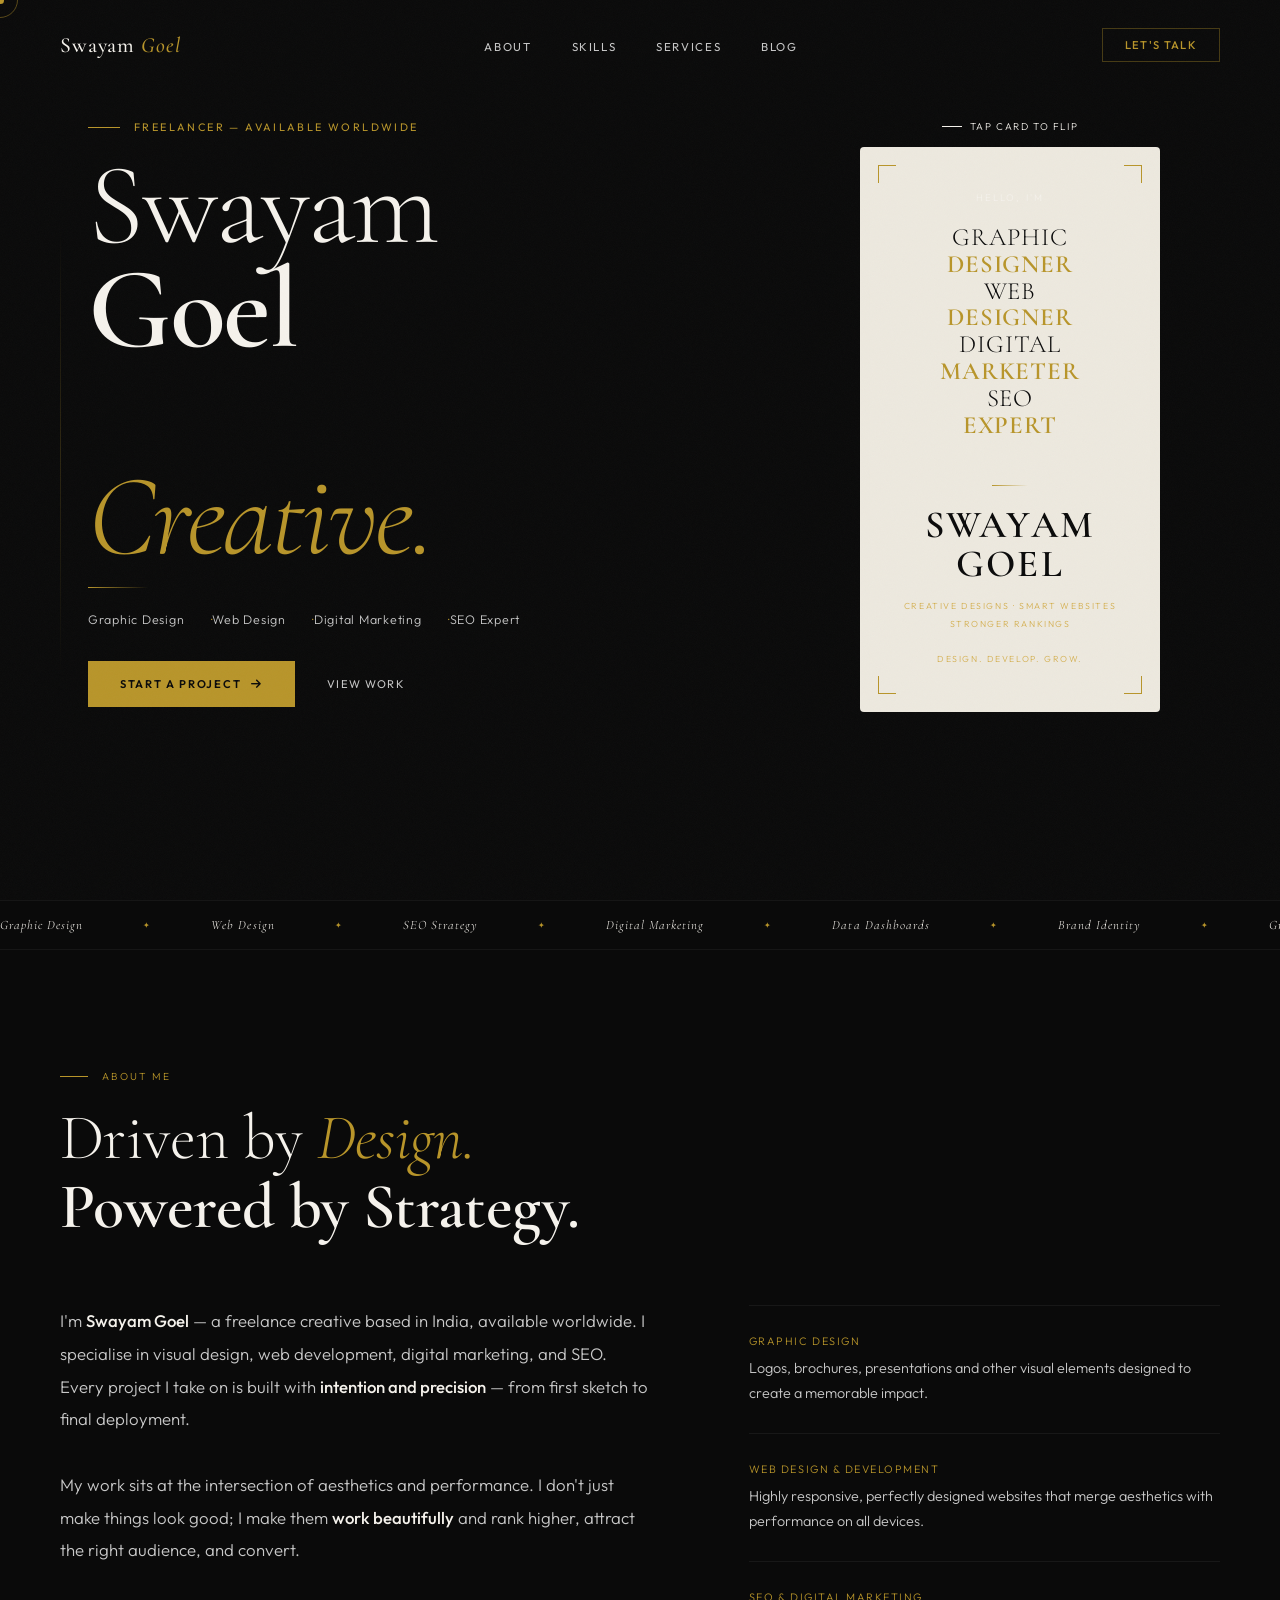
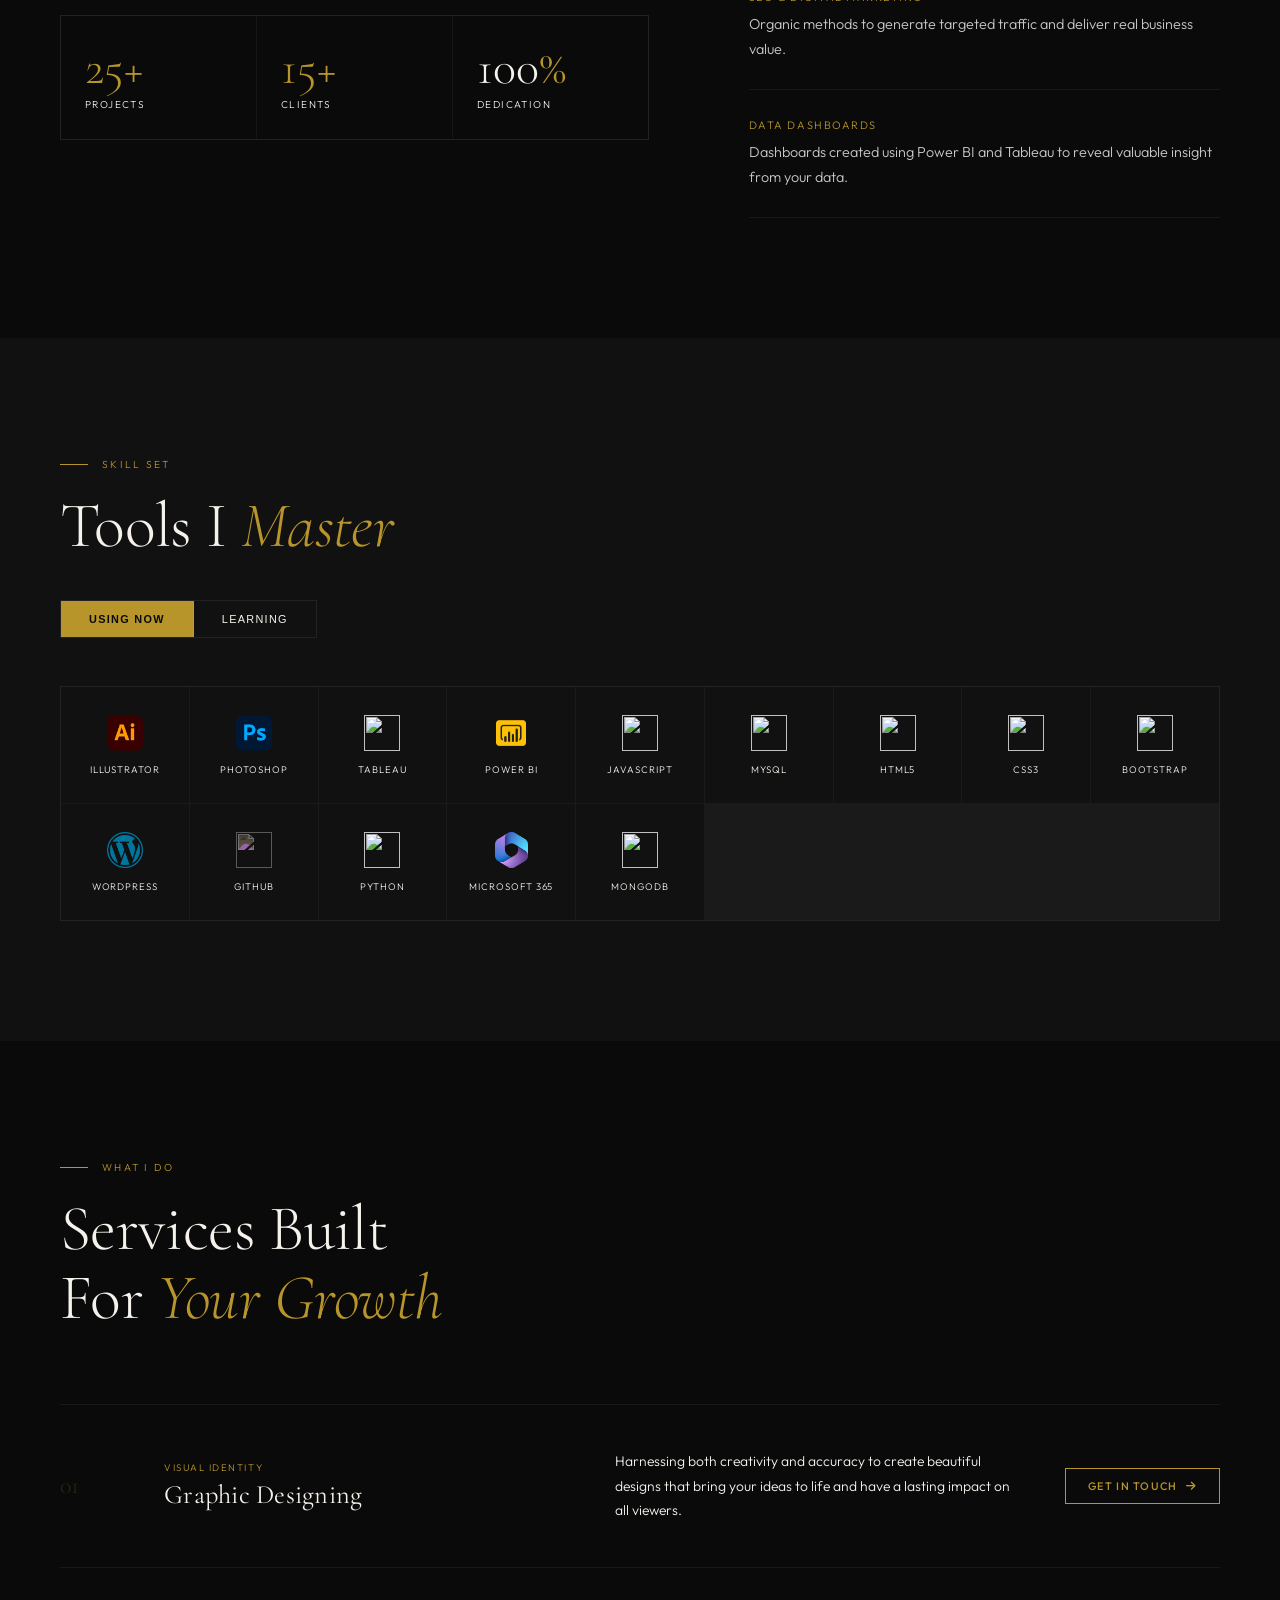
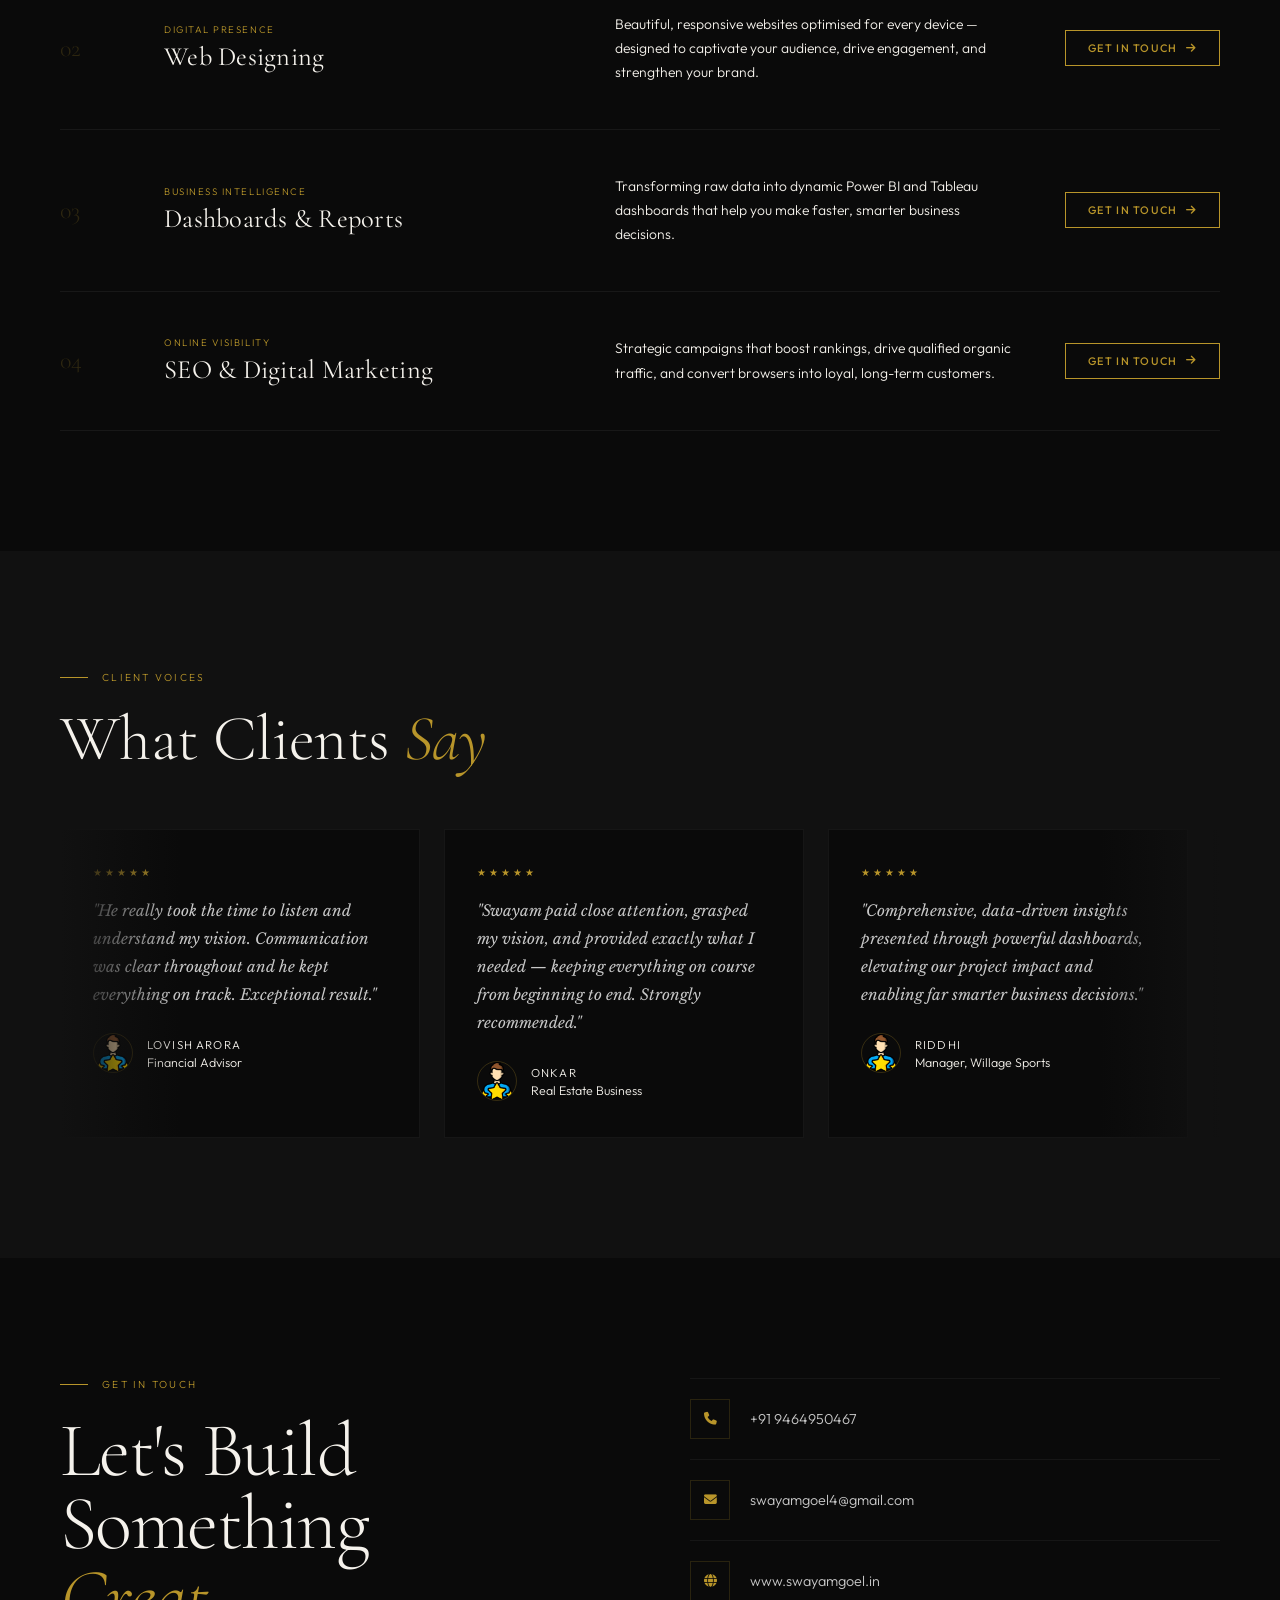
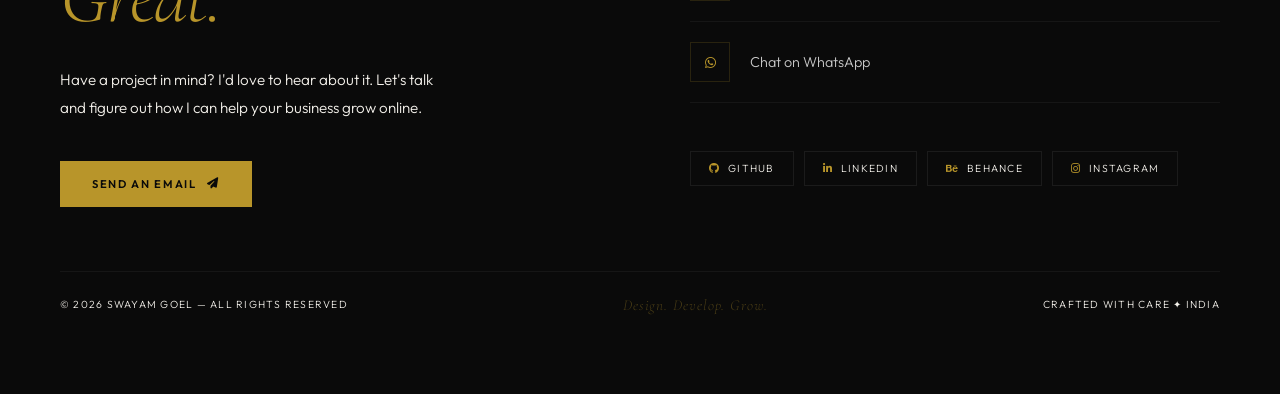
==== commit 55db8b48: "feat: create blog page and add graphic designer portfolio  article with responsive design" ====
--- a/index.html
+++ b/index.html
@@ -28,6 +28,7 @@
             <li><a href="#about">About</a></li>
             <li><a href="#skills">Skills</a></li>
             <li><a href="#services">Services</a></li>
+            <li><a href="blog.html">Blog</a></li>
             <!-- <li><a href="https://www.behance.net/gallery/230742217/Portfolio" target="_blank">Portfolio</a></li> -->
         </ul>
         <a href="#connect" class="n-cta">Let's Talk</a>
@@ -38,6 +39,7 @@
         <a href="#about" onclick="closeNav()">About</a>
         <a href="#skills" onclick="closeNav()">Skills</a>
         <a href="#services" onclick="closeNav()">Services</a>
+        <a href="blog.html" onclick="closeNav()">Blog</a>
         <!-- <a href="https://www.behance.net/gallery/230742217/Portfolio" target="_blank" onclick="closeNav()">Portfolio</a> -->
         <a href="#connect" onclick="closeNav()">Contact</a>
     </div>
--- a/style.css
+++ b/style.css
@@ -1380,6 +1380,244 @@
             letter-spacing: .06em;
         }
 
+        /* BLOG PAGE */
+        .blog-hero {
+            padding: 120px 60px 80px;
+            min-height: 62vh;
+            display: grid;
+            align-items: center;
+        }
+
+        .blog-hero .sec-in {
+            max-width: 1080px;
+            margin: 0 auto;
+        }
+
+        .blog-hero h1 {
+            font-family: var(--ff-h);
+            font-size: clamp(3rem, 5vw, 5.2rem);
+            line-height: 1.02;
+            letter-spacing: -.03em;
+            color: var(--bone);
+            max-width: 860px;
+            margin: 24px 0 0;
+        }
+
+        .blog-hero p {
+            max-width: 760px;
+            font-size: 1rem;
+            line-height: 1.9;
+            color: var(--pale);
+            margin-top: 24px;
+        }
+
+        .blog-grid {
+            display: grid;
+            grid-template-columns: repeat(auto-fit, minmax(300px, 1fr));
+            gap: 28px;
+            margin-top: 60px;
+        }
+
+        .blog-card {
+            background: var(--ink-2);
+            border: 1px solid rgba(255, 255, 255, .06);
+            border-radius: 24px;
+            overflow: hidden;
+            display: flex;
+            flex-direction: column;
+            min-height: 420px;
+            transition: transform .3s var(--ease), border-color .3s var(--ease);
+        }
+
+        .blog-card:hover {
+            transform: translateY(-6px);
+            border-color: rgba(184, 149, 42, .28);
+        }
+
+        .blog-card a {
+            color: inherit;
+            text-decoration: none;
+            display: flex;
+            flex-direction: column;
+            height: 100%;
+        }
+
+        .blog-card-img {
+            min-height: 220px;
+            background-size: cover;
+            background-position: center;
+            background-repeat: no-repeat;
+        }
+
+        .blog-card-content {
+            padding: 28px 26px 26px;
+            display: flex;
+            flex-direction: column;
+            gap: 20px;
+            flex: 1;
+        }
+
+        .blog-tag {
+            font-size: .65rem;
+            letter-spacing: .16em;
+            text-transform: uppercase;
+            color: var(--gold);
+        }
+
+        .blog-card h3 {
+            font-family: var(--ff-h);
+            font-size: 1.5rem;
+            line-height: 1.2;
+            color: var(--bone);
+            margin: 0;
+        }
+
+        .blog-card p {
+            color: var(--mid);
+            line-height: 1.85;
+            font-size: .95rem;
+            margin: 0;
+            flex: 1;
+        }
+
+        .blog-card-footer {
+            display: flex;
+            align-items: center;
+            justify-content: space-between;
+            gap: 12px;
+            margin-top: auto;
+            color: var(--gold);
+            font-size: .75rem;
+            letter-spacing: .14em;
+            text-transform: uppercase;
+            font-weight: 600;
+        }
+
+        .blog-card-footer i {
+            font-size: .85rem;
+        }
+
+        .blog-detail {
+            max-width: 980px;
+            margin: 0 auto;
+            padding: 80px 0 120px;
+        }
+
+        .blog-detail .back-link {
+            display: inline-flex;
+            align-items: center;
+            gap: 10px;
+            color: var(--gold);
+            text-decoration: none;
+            font-size: .78rem;
+            text-transform: uppercase;
+            letter-spacing: .14em;
+            margin-bottom: 28px;
+        }
+
+        .blog-detail .back-link i {
+            font-size: .85rem;
+        }
+
+        .blog-detail h1 {
+            font-family: var(--ff-h);
+            font-size: clamp(2.8rem, 5vw, 4.6rem);
+            line-height: 1.02;
+            color: var(--bone);
+            margin: 0;
+        }
+
+        .blog-detail-meta {
+            display: flex;
+            flex-wrap: wrap;
+            gap: 18px;
+            margin: 24px 0 20px;
+            color: var(--mid);
+            font-size: .8rem;
+            letter-spacing: .12em;
+            text-transform: uppercase;
+        }
+
+        .blog-detail img.blog-image {
+            width: 100%;
+            border-radius: 20px;
+            object-fit: cover;
+            margin: 30px 0;
+            max-height: 520px;
+        }
+
+        .blog-detail p,
+        .blog-detail li {
+            color: var(--pale);
+            line-height: 1.9;
+            font-size: 1rem;
+        }
+
+        .blog-detail a[href*="swayamgoel.in"] {
+            color: var(--gold);
+            text-decoration: underline;
+            text-decoration-thickness: 1.5px;
+            text-underline-offset: 3px;
+            transition: color .2s ease, text-decoration-color .2s ease;
+        }
+
+        .blog-detail a[href*="swayamgoel.in"]:hover {
+            color: var(--white);
+            text-decoration-color: var(--white);
+        }
+
+        .blog-detail blockquote {
+            border-left: 4px solid var(--gold);
+            padding-left: 20px;
+            margin: 28px 0;
+            color: var(--bone);
+            opacity: .92;
+            font-style: italic;
+        }
+
+        .blog-detail ul {
+            margin: 0;
+            padding-left: 20px;
+            list-style: disc;
+        }
+
+        .blog-detail ul li {
+            margin-bottom: 12px;
+        }
+
+        .blog-detail .alt-message {
+            margin-top: 60px;
+            padding: 40px;
+            background: rgba(255, 255, 255, .04);
+            border: 1px solid rgba(255, 255, 255, .05);
+            border-radius: 20px;
+            color: var(--pale);
+        }
+
+        @media(max-width:1050px) {
+            .blog-hero {
+                padding: 100px 40px 60px;
+            }
+
+            .blog-grid {
+                margin-top: 40px;
+            }
+        }
+
+        @media(max-width:640px) {
+            .blog-hero {
+                padding: 90px 24px 50px;
+            }
+
+            .blog-detail {
+                padding: 60px 0 80px;
+            }
+
+            .blog-card {
+                min-height: auto;
+            }
+        }
+
         /* REVEAL */
         .rv {
             opacity: 0;
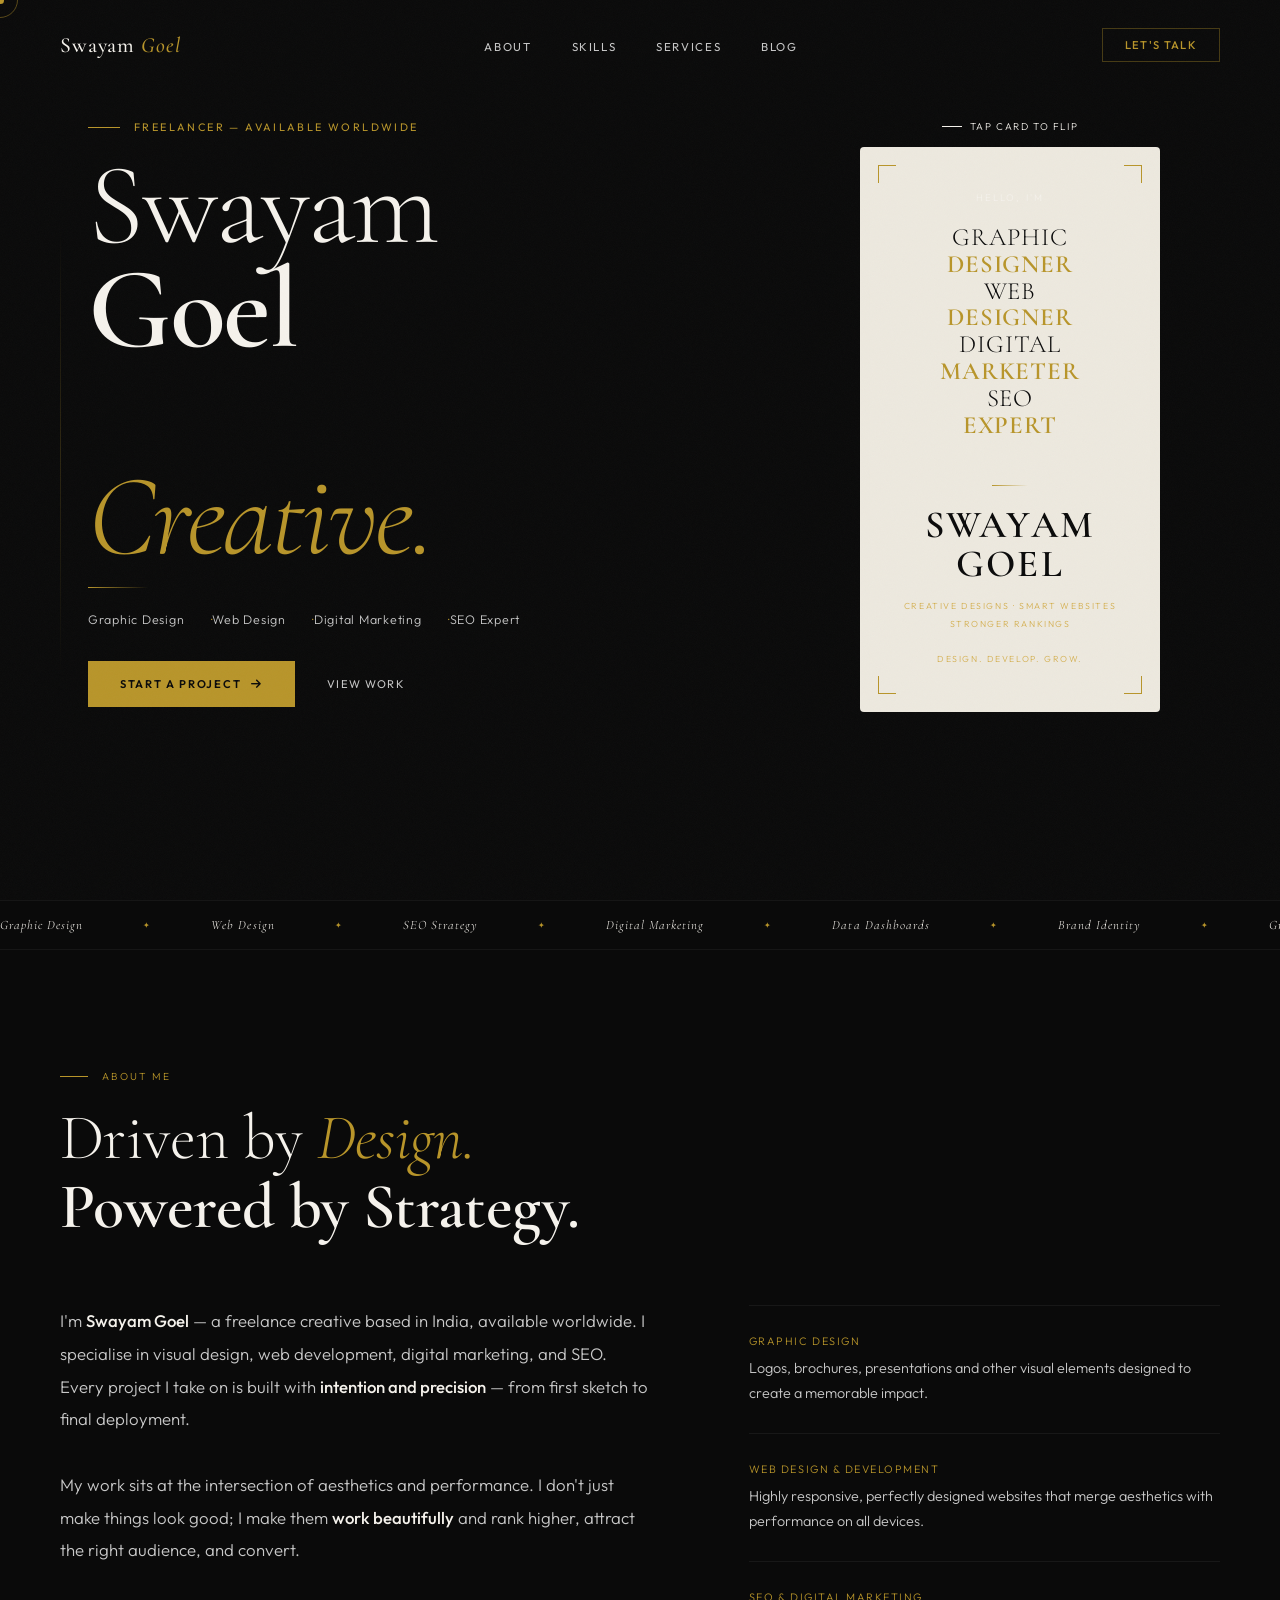
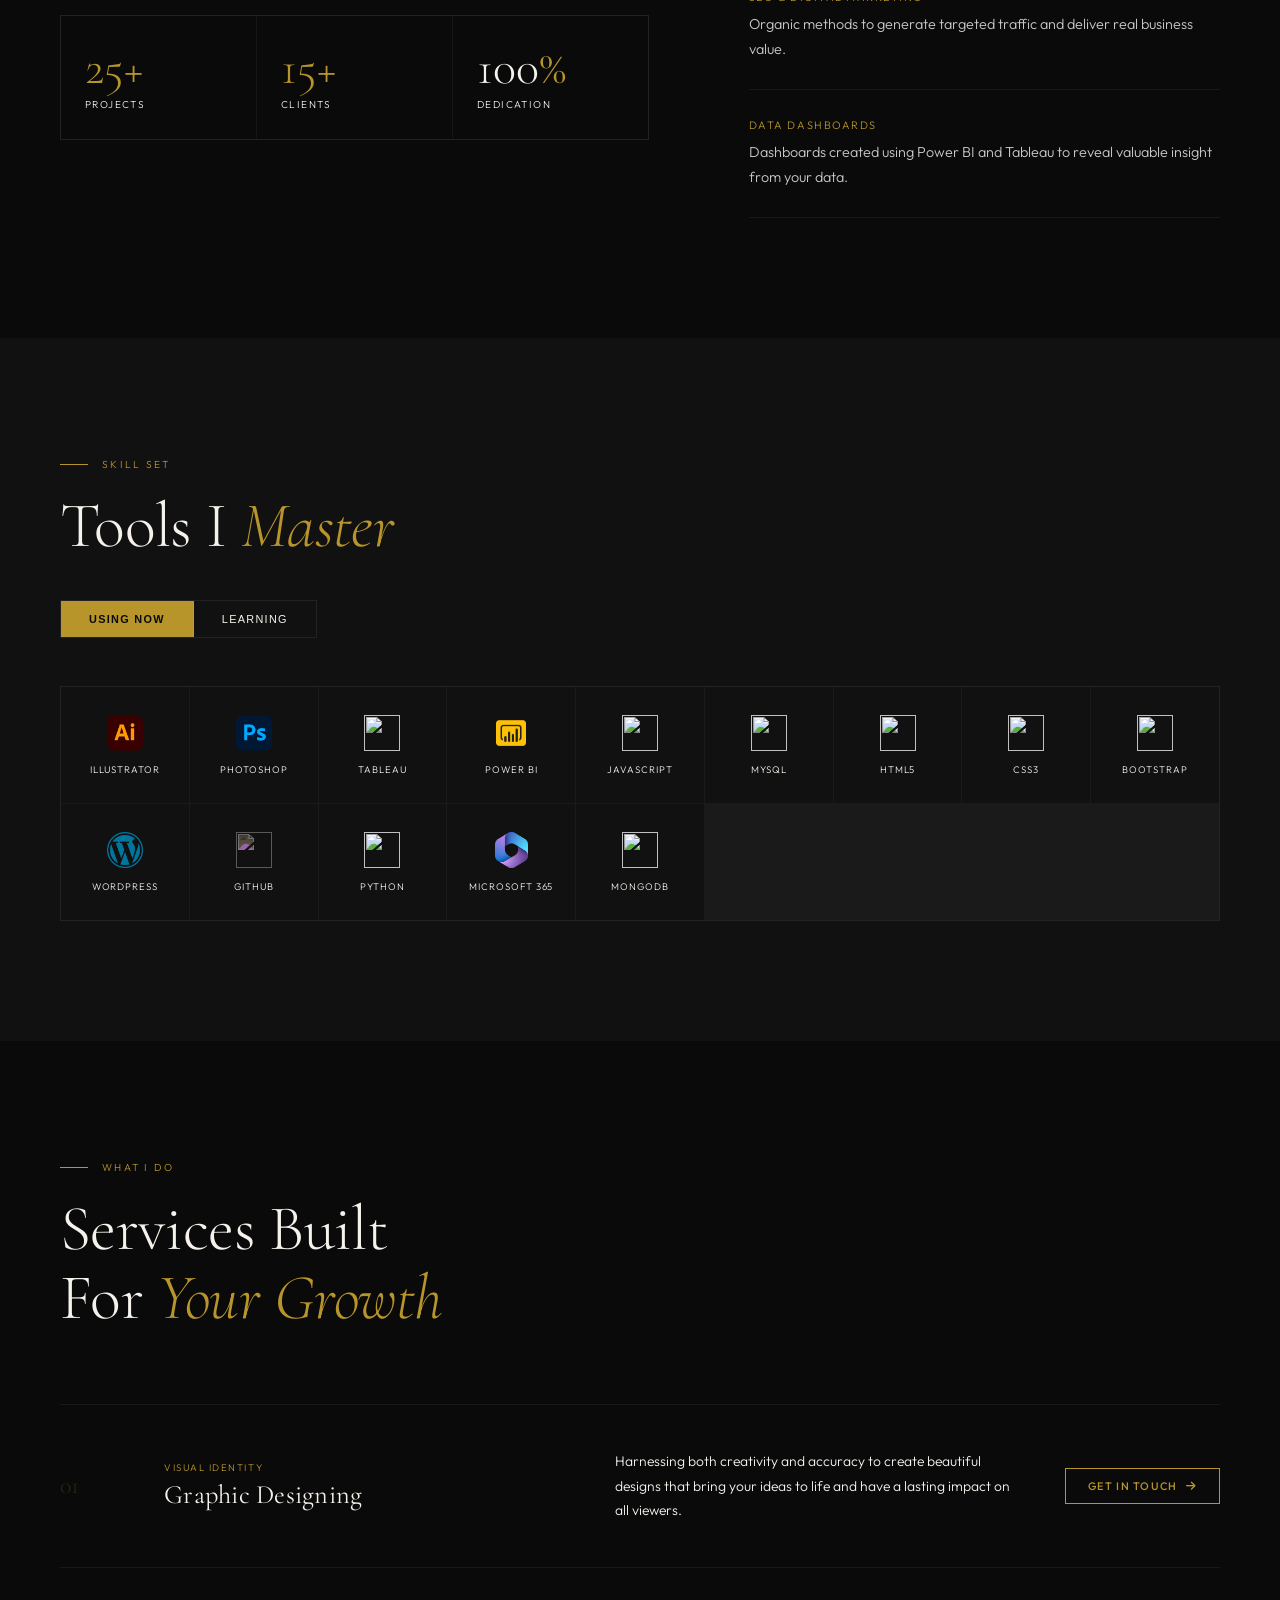
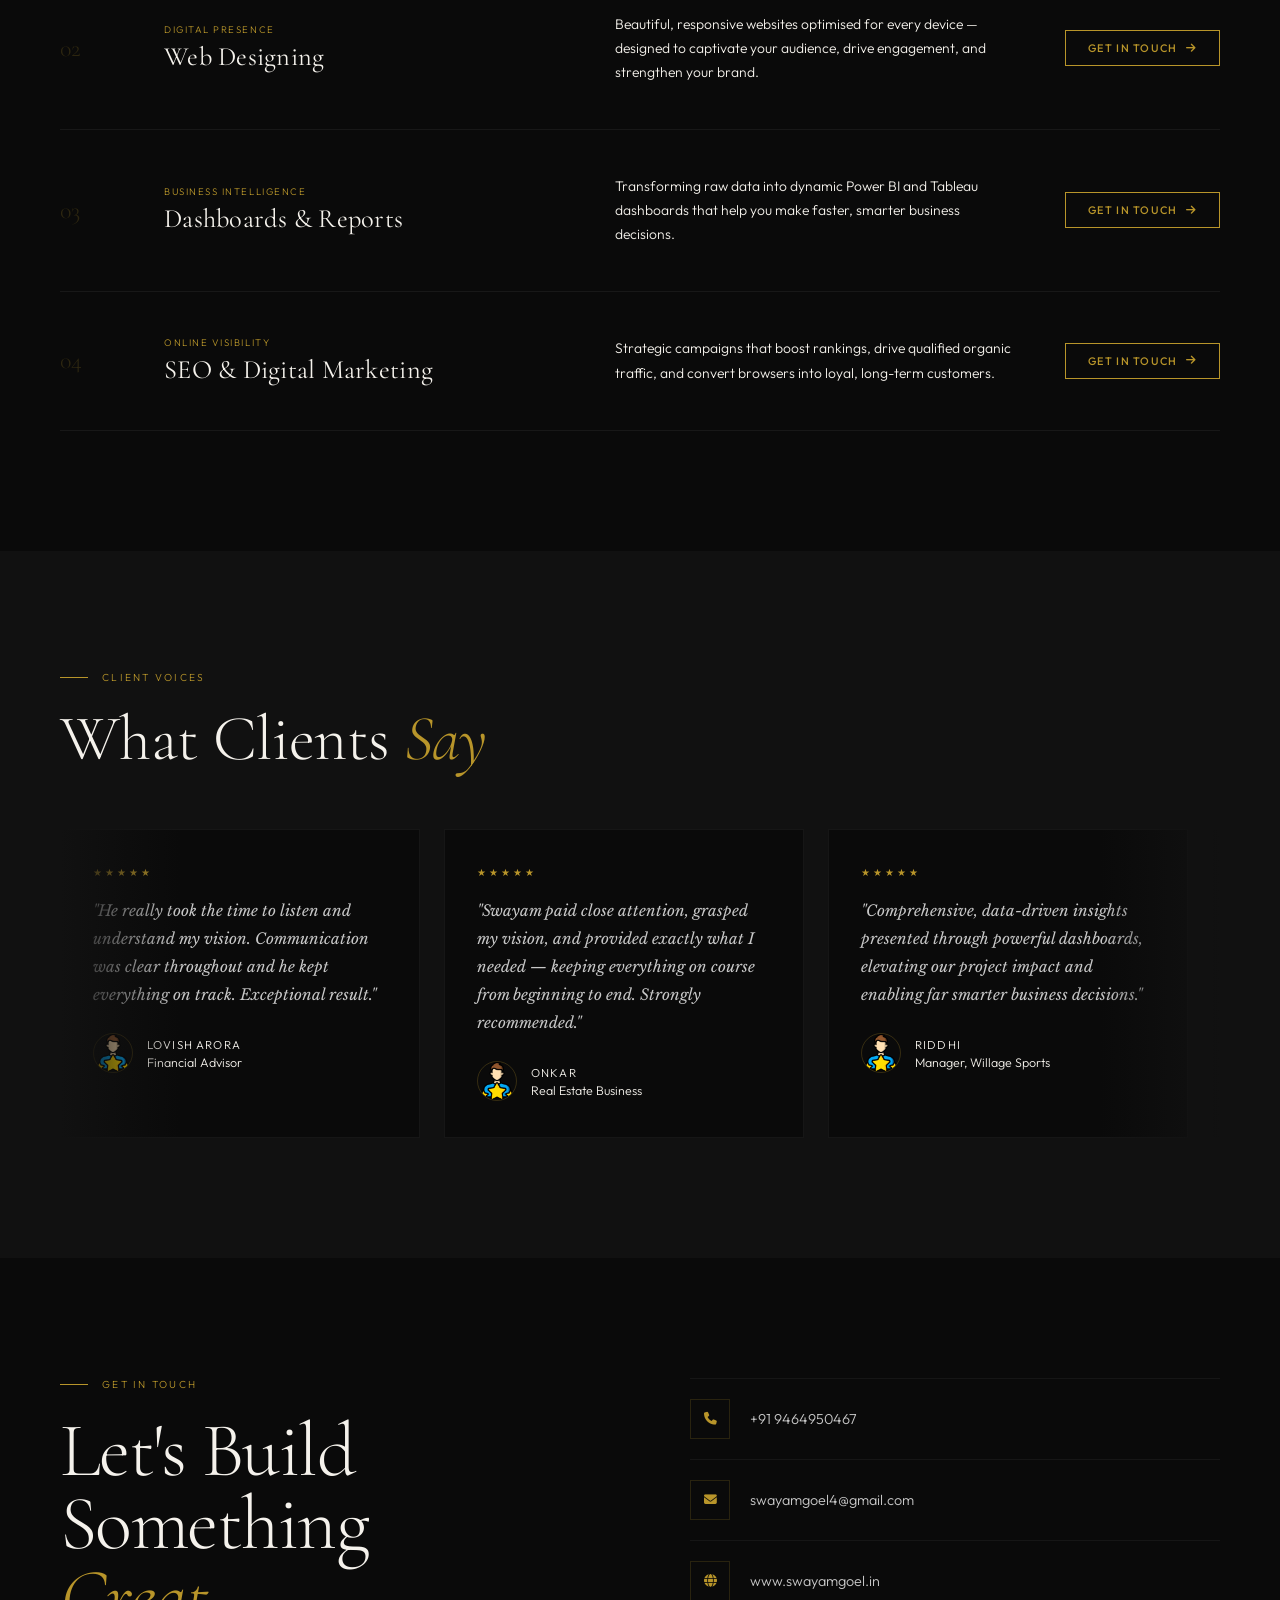
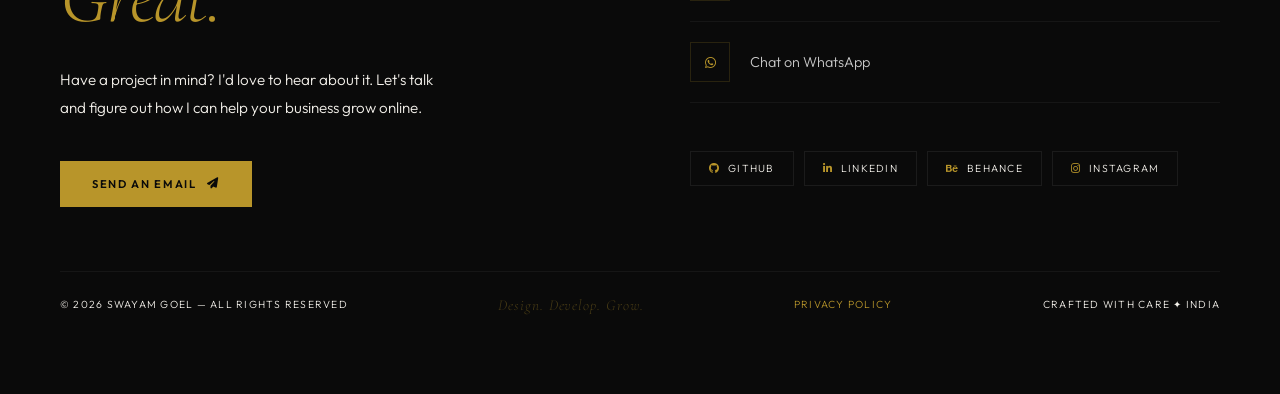
==== commit 452f4dff: "feat: update blog and portfolio pages with privacy policy link and improve headings" ====
--- a/index.html
+++ b/index.html
@@ -514,6 +514,7 @@
         <div class="foot-bar">
             <p>© 2026 Swayam Goel — All Rights Reserved</p>
             <div class="foot-m">Design. Develop. Grow.</div>
+            <p><a href="privacy-policy.html">Privacy Policy</a></p>
             <p>Crafted with care ✦ India</p>
         </div>
     </footer>
--- a/style.css
+++ b/style.css
@@ -1277,7 +1277,6 @@
             margin-bottom: 40px;
             max-width: 380px;
         }
-
         .c-list {
             display: flex;
             flex-direction: column;
@@ -1370,6 +1369,16 @@
             letter-spacing: .12em;
             text-transform: uppercase;
             color: var(--mid);
+        }
+
+        .foot-bar p a {
+            color: var(--gold);
+            text-decoration: none;
+            transition: color .2s;
+        }
+
+        .foot-bar p a:hover {
+            color: var(--gold-l);
         }
 
         .foot-m {
@@ -1599,6 +1608,10 @@
                 padding: 100px 40px 60px;
             }
 
+            .blog-detail {
+                padding: 60px 40px 80px;
+            }
+
             .blog-grid {
                 margin-top: 40px;
             }
@@ -1610,7 +1623,7 @@
             }
 
             .blog-detail {
-                padding: 60px 0 80px;
+                padding: 60px 20px 80px;
             }
 
             .blog-card {
